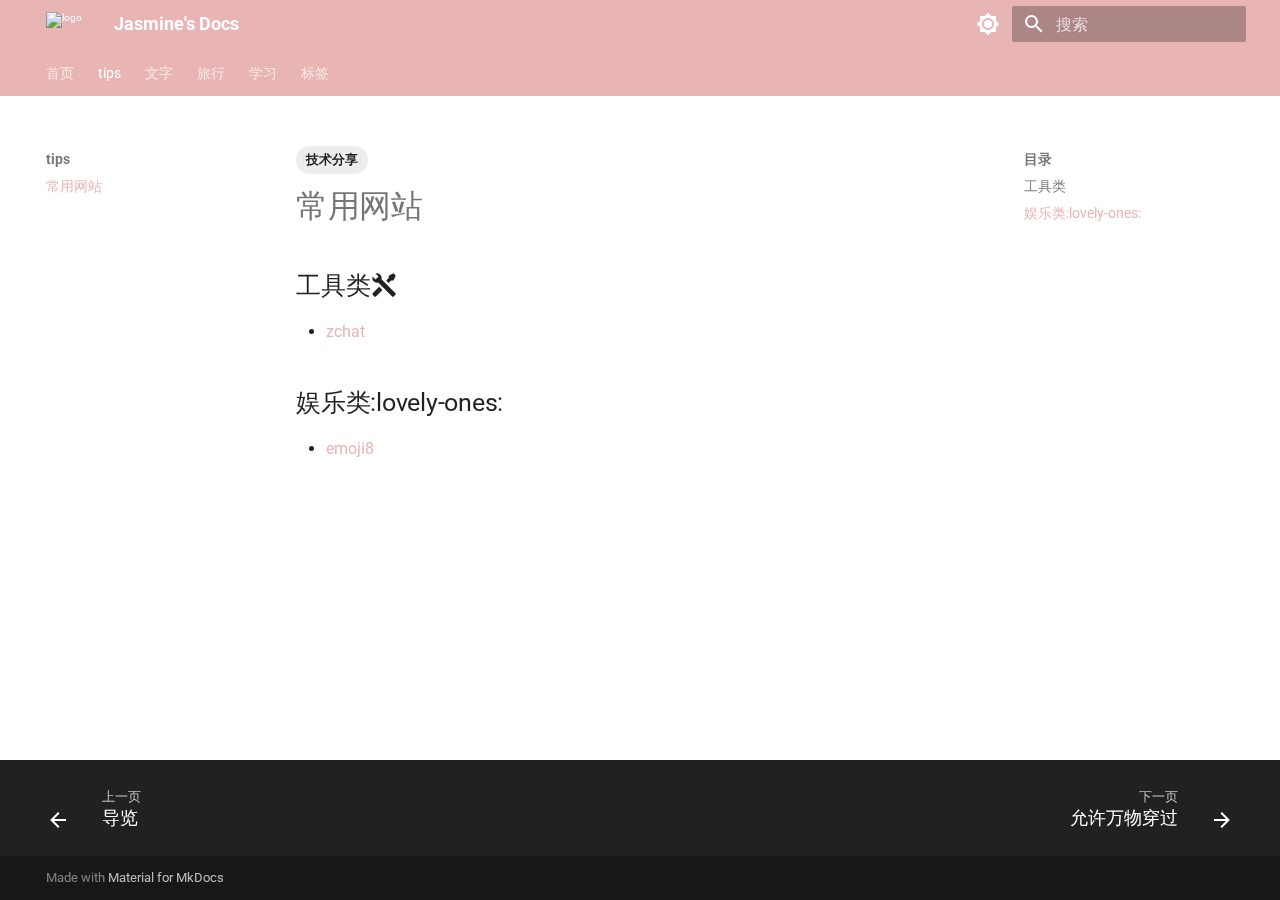
==== tips/usefulWeb.html @ 7967f7dd "Deployed 03b71d3 with MkDocs version: 1.6.1" ====
<!doctype html>
<html lang="zh" class="no-js">
  <head>
    
      <meta charset="utf-8">
      <meta name="viewport" content="width=device-width,initial-scale=1">
      
        <meta name="description" content="野蛮生长">
      
      
        <meta name="author" content="Jasmine">
      
      
        <link rel="canonical" href="https://mydoma.org/mysite/tips/usefulWeb.html">
      
      
        <link rel="prev" href="../blog/indexblog.html">
      
      
        <link rel="next" href="../article/index.html">
      
      
      <link rel="icon" href="../assets/images/favicon.png">
      <meta name="generator" content="mkdocs-1.6.1, mkdocs-material-9.6.5">
    
    
      
        <title>网站收集 - Jasmine's Docs</title>
      
    
    
      <link rel="stylesheet" href="../assets/stylesheets/main.8608ea7d.min.css">
      
        
        <link rel="stylesheet" href="../assets/stylesheets/palette.06af60db.min.css">
      
      


    
    
      
        <script src="https://unpkg.com/iframe-worker/shim"></script>
      
    
    
      
        
        
        <link rel="preconnect" href="https://fonts.gstatic.com" crossorigin>
        <link rel="stylesheet" href="https://fonts.googleapis.com/css?family=Roboto:300,300i,400,400i,700,700i%7CRoboto+Mono:400,400i,700,700i&display=fallback">
        <style>:root{--md-text-font:"Roboto";--md-code-font:"Roboto Mono"}</style>
      
    
    
      <link rel="stylesheet" href="../stylesheets/extra.css">
    
      <link rel="stylesheet" href="../stylesheets/bannerSlider.css">
    
      <link rel="stylesheet" href="https://cdn.jsdelivr.net/npm/lxgw-wenkai-webfont@1.1.0/style.css">
    
    <script>__md_scope=new URL("..",location),__md_hash=e=>[...e].reduce(((e,_)=>(e<<5)-e+_.charCodeAt(0)),0),__md_get=(e,_=localStorage,t=__md_scope)=>JSON.parse(_.getItem(t.pathname+"."+e)),__md_set=(e,_,t=localStorage,a=__md_scope)=>{try{t.setItem(a.pathname+"."+e,JSON.stringify(_))}catch(e){}}</script>
    
      

    
    
    
  </head>
  
  
    
    
      
    
    
    
    
    <body dir="ltr" data-md-color-scheme="default" data-md-color-primary="indigo" data-md-color-accent="indigo">
  
    
    <input class="md-toggle" data-md-toggle="drawer" type="checkbox" id="__drawer" autocomplete="off">
    <input class="md-toggle" data-md-toggle="search" type="checkbox" id="__search" autocomplete="off">
    <label class="md-overlay" for="__drawer"></label>
    <div data-md-component="skip">
      
        
        <a href="#_1" class="md-skip">
          跳转至
        </a>
      
    </div>
    <div data-md-component="announce">
      
    </div>
    
    
      

<header class="md-header" data-md-component="header">
  <nav class="md-header__inner md-grid" aria-label="页眉">
    <a href=".." title="Jasmine&#39;s Docs" class="md-header__button md-logo" aria-label="Jasmine's Docs" data-md-component="logo">
      
  <img src="https://s1.imagehub.cc/images/2025/02/18/721341e4439e827dc2a84b4286f52cf6.jpg" alt="logo">

    </a>
    <label class="md-header__button md-icon" for="__drawer">
      
      <svg xmlns="http://www.w3.org/2000/svg" viewBox="0 0 24 24"><path d="M3 6h18v2H3zm0 5h18v2H3zm0 5h18v2H3z"/></svg>
    </label>
    <div class="md-header__title" data-md-component="header-title">
      <div class="md-header__ellipsis">
        <div class="md-header__topic">
          <span class="md-ellipsis">
            Jasmine's Docs
          </span>
        </div>
        <div class="md-header__topic" data-md-component="header-topic">
          <span class="md-ellipsis">
            
              网站收集
            
          </span>
        </div>
      </div>
    </div>
    
      
        <form class="md-header__option" data-md-component="palette">
  
    
    
    
    <input class="md-option" data-md-color-media="" data-md-color-scheme="default" data-md-color-primary="indigo" data-md-color-accent="indigo"  aria-label="Switch to dark mode"  type="radio" name="__palette" id="__palette_0">
    
      <label class="md-header__button md-icon" title="Switch to dark mode" for="__palette_1" hidden>
        <svg xmlns="http://www.w3.org/2000/svg" viewBox="0 0 24 24"><path d="M12 8a4 4 0 0 0-4 4 4 4 0 0 0 4 4 4 4 0 0 0 4-4 4 4 0 0 0-4-4m0 10a6 6 0 0 1-6-6 6 6 0 0 1 6-6 6 6 0 0 1 6 6 6 6 0 0 1-6 6m8-9.31V4h-4.69L12 .69 8.69 4H4v4.69L.69 12 4 15.31V20h4.69L12 23.31 15.31 20H20v-4.69L23.31 12z"/></svg>
      </label>
    
  
    
    
    
    <input class="md-option" data-md-color-media="" data-md-color-scheme="slate" data-md-color-primary="indigo" data-md-color-accent="indigo"  aria-label="Switch to light mode"  type="radio" name="__palette" id="__palette_1">
    
      <label class="md-header__button md-icon" title="Switch to light mode" for="__palette_0" hidden>
        <svg xmlns="http://www.w3.org/2000/svg" viewBox="0 0 24 24"><path d="M12 18c-.89 0-1.74-.2-2.5-.55C11.56 16.5 13 14.42 13 12s-1.44-4.5-3.5-5.45C10.26 6.2 11.11 6 12 6a6 6 0 0 1 6 6 6 6 0 0 1-6 6m8-9.31V4h-4.69L12 .69 8.69 4H4v4.69L.69 12 4 15.31V20h4.69L12 23.31 15.31 20H20v-4.69L23.31 12z"/></svg>
      </label>
    
  
</form>
      
    
    
      <script>var palette=__md_get("__palette");if(palette&&palette.color){if("(prefers-color-scheme)"===palette.color.media){var media=matchMedia("(prefers-color-scheme: light)"),input=document.querySelector(media.matches?"[data-md-color-media='(prefers-color-scheme: light)']":"[data-md-color-media='(prefers-color-scheme: dark)']");palette.color.media=input.getAttribute("data-md-color-media"),palette.color.scheme=input.getAttribute("data-md-color-scheme"),palette.color.primary=input.getAttribute("data-md-color-primary"),palette.color.accent=input.getAttribute("data-md-color-accent")}for(var[key,value]of Object.entries(palette.color))document.body.setAttribute("data-md-color-"+key,value)}</script>
    
    
    
      <label class="md-header__button md-icon" for="__search">
        
        <svg xmlns="http://www.w3.org/2000/svg" viewBox="0 0 24 24"><path d="M9.5 3A6.5 6.5 0 0 1 16 9.5c0 1.61-.59 3.09-1.56 4.23l.27.27h.79l5 5-1.5 1.5-5-5v-.79l-.27-.27A6.52 6.52 0 0 1 9.5 16 6.5 6.5 0 0 1 3 9.5 6.5 6.5 0 0 1 9.5 3m0 2C7 5 5 7 5 9.5S7 14 9.5 14 14 12 14 9.5 12 5 9.5 5"/></svg>
      </label>
      <div class="md-search" data-md-component="search" role="dialog">
  <label class="md-search__overlay" for="__search"></label>
  <div class="md-search__inner" role="search">
    <form class="md-search__form" name="search">
      <input type="text" class="md-search__input" name="query" aria-label="搜索" placeholder="搜索" autocapitalize="off" autocorrect="off" autocomplete="off" spellcheck="false" data-md-component="search-query" required>
      <label class="md-search__icon md-icon" for="__search">
        
        <svg xmlns="http://www.w3.org/2000/svg" viewBox="0 0 24 24"><path d="M9.5 3A6.5 6.5 0 0 1 16 9.5c0 1.61-.59 3.09-1.56 4.23l.27.27h.79l5 5-1.5 1.5-5-5v-.79l-.27-.27A6.52 6.52 0 0 1 9.5 16 6.5 6.5 0 0 1 3 9.5 6.5 6.5 0 0 1 9.5 3m0 2C7 5 5 7 5 9.5S7 14 9.5 14 14 12 14 9.5 12 5 9.5 5"/></svg>
        
        <svg xmlns="http://www.w3.org/2000/svg" viewBox="0 0 24 24"><path d="M20 11v2H8l5.5 5.5-1.42 1.42L4.16 12l7.92-7.92L13.5 5.5 8 11z"/></svg>
      </label>
      <nav class="md-search__options" aria-label="查找">
        
          <a href="javascript:void(0)" class="md-search__icon md-icon" title="分享" aria-label="分享" data-clipboard data-clipboard-text="" data-md-component="search-share" tabindex="-1">
            
            <svg xmlns="http://www.w3.org/2000/svg" viewBox="0 0 24 24"><path d="M18 16.08c-.76 0-1.44.3-1.96.77L8.91 12.7c.05-.23.09-.46.09-.7s-.04-.47-.09-.7l7.05-4.11c.54.5 1.25.81 2.04.81a3 3 0 0 0 3-3 3 3 0 0 0-3-3 3 3 0 0 0-3 3c0 .24.04.47.09.7L8.04 9.81C7.5 9.31 6.79 9 6 9a3 3 0 0 0-3 3 3 3 0 0 0 3 3c.79 0 1.5-.31 2.04-.81l7.12 4.15c-.05.21-.08.43-.08.66 0 1.61 1.31 2.91 2.92 2.91s2.92-1.3 2.92-2.91A2.92 2.92 0 0 0 18 16.08"/></svg>
          </a>
        
        <button type="reset" class="md-search__icon md-icon" title="清空当前内容" aria-label="清空当前内容" tabindex="-1">
          
          <svg xmlns="http://www.w3.org/2000/svg" viewBox="0 0 24 24"><path d="M19 6.41 17.59 5 12 10.59 6.41 5 5 6.41 10.59 12 5 17.59 6.41 19 12 13.41 17.59 19 19 17.59 13.41 12z"/></svg>
        </button>
      </nav>
      
        <div class="md-search__suggest" data-md-component="search-suggest"></div>
      
    </form>
    <div class="md-search__output">
      <div class="md-search__scrollwrap" tabindex="0" data-md-scrollfix>
        <div class="md-search-result" data-md-component="search-result">
          <div class="md-search-result__meta">
            正在初始化搜索引擎
          </div>
          <ol class="md-search-result__list" role="presentation"></ol>
        </div>
      </div>
    </div>
  </div>
</div>
    
    
  </nav>
  
</header>
    
    <div class="md-container" data-md-component="container">
      
      
        
          
            
<nav class="md-tabs" aria-label="标签" data-md-component="tabs">
  <div class="md-grid">
    <ul class="md-tabs__list">
      
        
  
  
  
    
    
      <li class="md-tabs__item">
        <a href="../blog/indexblog.html" class="md-tabs__link">
          
  
    
  
  首页

        </a>
      </li>
    
  

      
        
  
  
    
  
  
    
    
      <li class="md-tabs__item md-tabs__item--active">
        <a href="usefulWeb.html" class="md-tabs__link">
          
  
    
  
  tips

        </a>
      </li>
    
  

      
        
  
  
  
    
    
      
  
  
  
    
    
      <li class="md-tabs__item">
        <a href="../article/index.html" class="md-tabs__link">
          
  
    
  
  文字

        </a>
      </li>
    
  

    
  

      
        
  
  
  
    
    
      <li class="md-tabs__item">
        <a href="../trip/index.html" class="md-tabs__link">
          
  
    
  
  旅行

        </a>
      </li>
    
  

      
        
  
  
  
    
    
      <li class="md-tabs__item">
        <a href="../study/content.html" class="md-tabs__link">
          
  
    
  
  学习

        </a>
      </li>
    
  

      
        
  
  
  
    <li class="md-tabs__item">
      <a href="../tag.html" class="md-tabs__link">
        
  
    
  
  标签

      </a>
    </li>
  

      
    </ul>
  </div>
</nav>
          
        
      
      <main class="md-main" data-md-component="main">
        <div class="md-main__inner md-grid">
          
            
              
              <div class="md-sidebar md-sidebar--primary" data-md-component="sidebar" data-md-type="navigation" >
                <div class="md-sidebar__scrollwrap">
                  <div class="md-sidebar__inner">
                    


  


<nav class="md-nav md-nav--primary md-nav--lifted" aria-label="导航栏" data-md-level="0">
  <label class="md-nav__title" for="__drawer">
    <a href=".." title="Jasmine&#39;s Docs" class="md-nav__button md-logo" aria-label="Jasmine's Docs" data-md-component="logo">
      
  <img src="https://s1.imagehub.cc/images/2025/02/18/721341e4439e827dc2a84b4286f52cf6.jpg" alt="logo">

    </a>
    Jasmine's Docs
  </label>
  
  <ul class="md-nav__list" data-md-scrollfix>
    
      
      
  
  
  
  
    
    
      
        
      
    
    
      
      
        
      
    
    
    <li class="md-nav__item md-nav__item--nested">
      
        
        
          
        
        <input class="md-nav__toggle md-toggle md-toggle--indeterminate" type="checkbox" id="__nav_1" >
        
          
          <label class="md-nav__link" for="__nav_1" id="__nav_1_label" tabindex="0">
            
  
  <span class="md-ellipsis">
    首页
    
  </span>
  

            <span class="md-nav__icon md-icon"></span>
          </label>
        
        <nav class="md-nav" data-md-level="1" aria-labelledby="__nav_1_label" aria-expanded="false">
          <label class="md-nav__title" for="__nav_1">
            <span class="md-nav__icon md-icon"></span>
            首页
          </label>
          <ul class="md-nav__list" data-md-scrollfix>
            
              
                
  
  
  
  
    <li class="md-nav__item">
      <a href="../blog/indexblog.html" class="md-nav__link">
        
  
  <span class="md-ellipsis">
    导览
    
  </span>
  

      </a>
    </li>
  

              
            
          </ul>
        </nav>
      
    </li>
  

    
      
      
  
  
    
  
  
  
    
    
      
        
      
    
    
      
        
        
      
      
        
      
    
    
    <li class="md-nav__item md-nav__item--active md-nav__item--section md-nav__item--nested">
      
        
        
        <input class="md-nav__toggle md-toggle " type="checkbox" id="__nav_2" checked>
        
          
          <label class="md-nav__link" for="__nav_2" id="__nav_2_label" tabindex="">
            
  
  <span class="md-ellipsis">
    tips
    
  </span>
  

            <span class="md-nav__icon md-icon"></span>
          </label>
        
        <nav class="md-nav" data-md-level="1" aria-labelledby="__nav_2_label" aria-expanded="true">
          <label class="md-nav__title" for="__nav_2">
            <span class="md-nav__icon md-icon"></span>
            tips
          </label>
          <ul class="md-nav__list" data-md-scrollfix>
            
              
                
  
  
    
  
  
  
    <li class="md-nav__item md-nav__item--active">
      
      <input class="md-nav__toggle md-toggle" type="checkbox" id="__toc">
      
      
      
        <label class="md-nav__link md-nav__link--active" for="__toc">
          
  
  <span class="md-ellipsis">
    常用网站
    
  </span>
  

          <span class="md-nav__icon md-icon"></span>
        </label>
      
      <a href="usefulWeb.html" class="md-nav__link md-nav__link--active">
        
  
  <span class="md-ellipsis">
    常用网站
    
  </span>
  

      </a>
      
        

<nav class="md-nav md-nav--secondary" aria-label="目录">
  
  
  
  
    <label class="md-nav__title" for="__toc">
      <span class="md-nav__icon md-icon"></span>
      目录
    </label>
    <ul class="md-nav__list" data-md-component="toc" data-md-scrollfix>
      
        <li class="md-nav__item">
  <a href="#_1" class="md-nav__link">
    <span class="md-ellipsis">
      工具类
    </span>
  </a>
  
</li>
      
        <li class="md-nav__item">
  <a href="#lovely-ones" class="md-nav__link">
    <span class="md-ellipsis">
      娱乐类:lovely-ones:
    </span>
  </a>
  
</li>
      
    </ul>
  
</nav>
      
    </li>
  

              
            
          </ul>
        </nav>
      
    </li>
  

    
      
      
  
  
  
  
    
    
      
        
      
    
    
      
      
        
      
    
    
    <li class="md-nav__item md-nav__item--nested">
      
        
        
          
        
        <input class="md-nav__toggle md-toggle md-toggle--indeterminate" type="checkbox" id="__nav_3" >
        
          
          <label class="md-nav__link" for="__nav_3" id="__nav_3_label" tabindex="0">
            
  
  <span class="md-ellipsis">
    文字
    
  </span>
  

            <span class="md-nav__icon md-icon"></span>
          </label>
        
        <nav class="md-nav" data-md-level="1" aria-labelledby="__nav_3_label" aria-expanded="false">
          <label class="md-nav__title" for="__nav_3">
            <span class="md-nav__icon md-icon"></span>
            文字
          </label>
          <ul class="md-nav__list" data-md-scrollfix>
            
              
                
  
  
  
  
    
    
      
        
          
        
      
        
      
        
      
        
      
        
      
        
      
    
    
      
      
        
      
    
    
    <li class="md-nav__item md-nav__item--nested">
      
        
        
          
        
        <input class="md-nav__toggle md-toggle md-toggle--indeterminate" type="checkbox" id="__nav_3_1" >
        
          
          
          <div class="md-nav__link md-nav__container">
            <a href="../article/index.html" class="md-nav__link ">
              
  
  <span class="md-ellipsis">
    diary
    
  </span>
  

            </a>
            
              
              <label class="md-nav__link " for="__nav_3_1" id="__nav_3_1_label" tabindex="0">
                <span class="md-nav__icon md-icon"></span>
              </label>
            
          </div>
        
        <nav class="md-nav" data-md-level="2" aria-labelledby="__nav_3_1_label" aria-expanded="false">
          <label class="md-nav__title" for="__nav_3_1">
            <span class="md-nav__icon md-icon"></span>
            diary
          </label>
          <ul class="md-nav__list" data-md-scrollfix>
            
              
            
              
                
  
  
  
  
    <li class="md-nav__item">
      <a href="../article/20250128.html" class="md-nav__link">
        
  
  <span class="md-ellipsis">
    发酵一口袋的快乐
    
  </span>
  

      </a>
    </li>
  

              
            
              
                
  
  
  
  
    <li class="md-nav__item">
      <a href="../article/2025012802.html" class="md-nav__link">
        
  
  <span class="md-ellipsis">
    无常逐一升起和熄灭
    
  </span>
  

      </a>
    </li>
  

              
            
              
                
  
  
  
  
    <li class="md-nav__item">
      <a href="../article/meyou.html" class="md-nav__link">
        
  
  <span class="md-ellipsis">
    你、我
    
  </span>
  

      </a>
    </li>
  

              
            
              
                
  
  
  
  
    <li class="md-nav__item">
      <a href="../article/sunset.html" class="md-nav__link">
        
  
  <span class="md-ellipsis">
    日落
    
  </span>
  

      </a>
    </li>
  

              
            
              
                
  
  
  
  
    <li class="md-nav__item">
      <a href="../article/serendipity.html" class="md-nav__link">
        
  
  <span class="md-ellipsis">
    serendipity
    
  </span>
  

      </a>
    </li>
  

              
            
          </ul>
        </nav>
      
    </li>
  

              
            
          </ul>
        </nav>
      
    </li>
  

    
      
      
  
  
  
  
    
    
      
        
          
        
      
    
    
      
      
        
      
    
    
    <li class="md-nav__item md-nav__item--nested">
      
        
        
          
        
        <input class="md-nav__toggle md-toggle md-toggle--indeterminate" type="checkbox" id="__nav_4" >
        
          
          
          <div class="md-nav__link md-nav__container">
            <a href="../trip/index.html" class="md-nav__link ">
              
  
  <span class="md-ellipsis">
    旅行
    
  </span>
  

            </a>
            
          </div>
        
        <nav class="md-nav" data-md-level="1" aria-labelledby="__nav_4_label" aria-expanded="false">
          <label class="md-nav__title" for="__nav_4">
            <span class="md-nav__icon md-icon"></span>
            旅行
          </label>
          <ul class="md-nav__list" data-md-scrollfix>
            
              
            
          </ul>
        </nav>
      
    </li>
  

    
      
      
  
  
  
  
    
    
      
        
      
    
    
      
      
        
      
    
    
    <li class="md-nav__item md-nav__item--nested">
      
        
        
          
        
        <input class="md-nav__toggle md-toggle md-toggle--indeterminate" type="checkbox" id="__nav_5" >
        
          
          <label class="md-nav__link" for="__nav_5" id="__nav_5_label" tabindex="0">
            
  
  <span class="md-ellipsis">
    学习
    
  </span>
  

            <span class="md-nav__icon md-icon"></span>
          </label>
        
        <nav class="md-nav" data-md-level="1" aria-labelledby="__nav_5_label" aria-expanded="false">
          <label class="md-nav__title" for="__nav_5">
            <span class="md-nav__icon md-icon"></span>
            学习
          </label>
          <ul class="md-nav__list" data-md-scrollfix>
            
              
                
  
  
  
  
    <li class="md-nav__item">
      <a href="../study/content.html" class="md-nav__link">
        
  
  <span class="md-ellipsis">
    复习笔记
    
  </span>
  

      </a>
    </li>
  

              
            
          </ul>
        </nav>
      
    </li>
  

    
      
      
  
  
  
  
    <li class="md-nav__item">
      <a href="../tag.html" class="md-nav__link">
        
  
  <span class="md-ellipsis">
    标签
    
  </span>
  

      </a>
    </li>
  

    
  </ul>
</nav>
                  </div>
                </div>
              </div>
            
            
              
              <div class="md-sidebar md-sidebar--secondary" data-md-component="sidebar" data-md-type="toc" >
                <div class="md-sidebar__scrollwrap">
                  <div class="md-sidebar__inner">
                    

<nav class="md-nav md-nav--secondary" aria-label="目录">
  
  
  
  
    <label class="md-nav__title" for="__toc">
      <span class="md-nav__icon md-icon"></span>
      目录
    </label>
    <ul class="md-nav__list" data-md-component="toc" data-md-scrollfix>
      
        <li class="md-nav__item">
  <a href="#_1" class="md-nav__link">
    <span class="md-ellipsis">
      工具类
    </span>
  </a>
  
</li>
      
        <li class="md-nav__item">
  <a href="#lovely-ones" class="md-nav__link">
    <span class="md-ellipsis">
      娱乐类:lovely-ones:
    </span>
  </a>
  
</li>
      
    </ul>
  
</nav>
                  </div>
                </div>
              </div>
            
          
          
            <div class="md-content" data-md-component="content">
              <article class="md-content__inner md-typeset">
                
                  

  <nav class="md-tags" >
    
      
      
      
        <a href="../tag.html#tag:技术分享" class="md-tag">技术分享</a>
      
    
  </nav>



  <h1>常用网站</h1>

<h2 id="_1"><strong>工具类<span class="twemoji"><svg xmlns="http://www.w3.org/2000/svg" viewBox="0 0 24 24"><path d="m21.71 20.29-1.42 1.42a1 1 0 0 1-1.41 0L7 9.85A3.8 3.8 0 0 1 6 10a4 4 0 0 1-3.78-5.3l2.54 2.54.53-.53 1.42-1.42.53-.53L4.7 2.22A4 4 0 0 1 10 6a3.8 3.8 0 0 1-.15 1l11.86 11.88a1 1 0 0 1 0 1.41M2.29 18.88a1 1 0 0 0 0 1.41l1.42 1.42a1 1 0 0 0 1.41 0l5.47-5.46-2.83-2.83M20 2l-4 2v2l-2.17 2.17 2 2L18 8h2l2-4Z"/></svg></span></strong><a class="headerlink" href="#_1" title="Permanent link">&para;</a></h2>
<ul>
<li><a href="https://zchat.tech/" target="'_blank&quot;">zchat</a></li>
</ul>
<h2 id="lovely-ones"><strong>娱乐类:lovely-ones:</strong><a class="headerlink" href="#lovely-ones" title="Permanent link">&para;</a></h2>
<ul>
<li><a href="https://emoji8.com/zh-hans/#google_vignette">emoji8</a></li>
</ul>







  
  






                
              </article>
            </div>
          
          
  <script>var tabs=__md_get("__tabs");if(Array.isArray(tabs))e:for(var set of document.querySelectorAll(".tabbed-set")){var labels=set.querySelector(".tabbed-labels");for(var tab of tabs)for(var label of labels.getElementsByTagName("label"))if(label.innerText.trim()===tab){var input=document.getElementById(label.htmlFor);input.checked=!0;continue e}}</script>

<script>var target=document.getElementById(location.hash.slice(1));target&&target.name&&(target.checked=target.name.startsWith("__tabbed_"))</script>
        </div>
        
          <button type="button" class="md-top md-icon" data-md-component="top" hidden>
  
  <svg xmlns="http://www.w3.org/2000/svg" viewBox="0 0 24 24"><path d="M13 20h-2V8l-5.5 5.5-1.42-1.42L12 4.16l7.92 7.92-1.42 1.42L13 8z"/></svg>
  回到页面顶部
</button>
        
      </main>
      
        <footer class="md-footer">
  
    
      
      <nav class="md-footer__inner md-grid" aria-label="页脚" >
        
          
          <a href="../blog/indexblog.html" class="md-footer__link md-footer__link--prev" aria-label="上一页: 导览">
            <div class="md-footer__button md-icon">
              
              <svg xmlns="http://www.w3.org/2000/svg" viewBox="0 0 24 24"><path d="M20 11v2H8l5.5 5.5-1.42 1.42L4.16 12l7.92-7.92L13.5 5.5 8 11z"/></svg>
            </div>
            <div class="md-footer__title">
              <span class="md-footer__direction">
                上一页
              </span>
              <div class="md-ellipsis">
                导览
              </div>
            </div>
          </a>
        
        
          
          <a href="../article/index.html" class="md-footer__link md-footer__link--next" aria-label="下一页: 允许万物穿过">
            <div class="md-footer__title">
              <span class="md-footer__direction">
                下一页
              </span>
              <div class="md-ellipsis">
                允许万物穿过
              </div>
            </div>
            <div class="md-footer__button md-icon">
              
              <svg xmlns="http://www.w3.org/2000/svg" viewBox="0 0 24 24"><path d="M4 11v2h12l-5.5 5.5 1.42 1.42L19.84 12l-7.92-7.92L10.5 5.5 16 11z"/></svg>
            </div>
          </a>
        
      </nav>
    
  
  <div class="md-footer-meta md-typeset">
    <div class="md-footer-meta__inner md-grid">
      <div class="md-copyright">
  
  
    Made with
    <a href="https://squidfunk.github.io/mkdocs-material/" target="_blank" rel="noopener">
      Material for MkDocs
    </a>
  
</div>
      
    </div>
  </div>
</footer>
      
    </div>
    <div class="md-dialog" data-md-component="dialog">
      <div class="md-dialog__inner md-typeset"></div>
    </div>
    
    
    <script id="__config" type="application/json">{"base": "..", "features": ["announce.dismiss", "navigation.tracking", "navigation.tabs", "navigation.sections", "navigation.top", "navigation.footer", "search.suggest", "search.highlight", "search.share", "navigation.expand", "navigation.indexes", "content.tabs.link", "content.tooltips", "content.code.copy", "content.action.edit", "content.action.view", "content.code.annotate"], "search": "../assets/javascripts/workers/search.f8cc74c7.min.js", "translations": {"clipboard.copied": "\u5df2\u590d\u5236", "clipboard.copy": "\u590d\u5236", "search.result.more.one": "\u5728\u8be5\u9875\u4e0a\u8fd8\u6709 1 \u4e2a\u7b26\u5408\u6761\u4ef6\u7684\u7ed3\u679c", "search.result.more.other": "\u5728\u8be5\u9875\u4e0a\u8fd8\u6709 # \u4e2a\u7b26\u5408\u6761\u4ef6\u7684\u7ed3\u679c", "search.result.none": "\u6ca1\u6709\u627e\u5230\u7b26\u5408\u6761\u4ef6\u7684\u7ed3\u679c", "search.result.one": "\u627e\u5230 1 \u4e2a\u7b26\u5408\u6761\u4ef6\u7684\u7ed3\u679c", "search.result.other": "# \u4e2a\u7b26\u5408\u6761\u4ef6\u7684\u7ed3\u679c", "search.result.placeholder": "\u952e\u5165\u4ee5\u5f00\u59cb\u641c\u7d22", "search.result.term.missing": "\u7f3a\u5c11", "select.version": "\u9009\u62e9\u5f53\u524d\u7248\u672c"}}</script>
    
    
      <script src="../assets/javascripts/bundle.f1b6f286.min.js"></script>
      
        <script src="../javascripts/extra.js"></script>
      
        <script src="../javascripts/bannerSlider.js"></script>
      
        <script src="https://cdn.jsdelivr.net/gh/Wcowin/Wcowin.github.io@main/docs/javascripts/extra.js"></script>
      
        <script src="../javascripts/mathjax.js"></script>
      
        <script src="https://polyfill.io/v3/polyfill.min.js?features=es6"></script>
      
        <script src="https://cdn.jsdelivr.net/npm/mathjax@3/es5/tex-mml-chtml.js"></script>
      
        <script src="../javascripts/geren.js"></script>
      
        <script src="../javascripts/mathjax-config.js"></script>
      
        <script src="https://unpkg.com/mathjax@3/es5/tex-mml-chtml.js"></script>
      
    
  </body>
</html>
---- assets/stylesheets/main.8608ea7d.min.css ----
@charset "UTF-8";html{-webkit-text-size-adjust:none;-moz-text-size-adjust:none;text-size-adjust:none;box-sizing:border-box}*,:after,:before{box-sizing:inherit}@media (prefers-reduced-motion){*,:after,:before{transition:none!important}}body{margin:0}a,button,input,label{-webkit-tap-highlight-color:transparent}a{color:inherit;text-decoration:none}hr{border:0;box-sizing:initial;display:block;height:.05rem;overflow:visible;padding:0}small{font-size:80%}sub,sup{line-height:1em}img{border-style:none}table{border-collapse:initial;border-spacing:0}td,th{font-weight:400;vertical-align:top}button{background:#0000;border:0;font-family:inherit;font-size:inherit;margin:0;padding:0}input{border:0;outline:none}:root{--md-primary-fg-color:#4051b5;--md-primary-fg-color--light:#5d6cc0;--md-primary-fg-color--dark:#303fa1;--md-primary-bg-color:#fff;--md-primary-bg-color--light:#ffffffb3;--md-accent-fg-color:#526cfe;--md-accent-fg-color--transparent:#526cfe1a;--md-accent-bg-color:#fff;--md-accent-bg-color--light:#ffffffb3}[data-md-color-scheme=default]{color-scheme:light}[data-md-color-scheme=default] img[src$="#gh-dark-mode-only"],[data-md-color-scheme=default] img[src$="#only-dark"]{display:none}:root,[data-md-color-scheme=default]{--md-hue:225deg;--md-default-fg-color:#000000de;--md-default-fg-color--light:#0000008a;--md-default-fg-color--lighter:#00000052;--md-default-fg-color--lightest:#00000012;--md-default-bg-color:#fff;--md-default-bg-color--light:#ffffffb3;--md-default-bg-color--lighter:#ffffff4d;--md-default-bg-color--lightest:#ffffff1f;--md-code-fg-color:#36464e;--md-code-bg-color:#f5f5f5;--md-code-hl-color:#4287ff;--md-code-hl-color--light:#4287ff1a;--md-code-hl-number-color:#d52a2a;--md-code-hl-special-color:#db1457;--md-code-hl-function-color:#a846b9;--md-code-hl-constant-color:#6e59d9;--md-code-hl-keyword-color:#3f6ec6;--md-code-hl-string-color:#1c7d4d;--md-code-hl-name-color:var(--md-code-fg-color);--md-code-hl-operator-color:var(--md-default-fg-color--light);--md-code-hl-punctuation-color:var(--md-default-fg-color--light);--md-code-hl-comment-color:var(--md-default-fg-color--light);--md-code-hl-generic-color:var(--md-default-fg-color--light);--md-code-hl-variable-color:var(--md-default-fg-color--light);--md-typeset-color:var(--md-default-fg-color);--md-typeset-a-color:var(--md-primary-fg-color);--md-typeset-del-color:#f5503d26;--md-typeset-ins-color:#0bd57026;--md-typeset-kbd-color:#fafafa;--md-typeset-kbd-accent-color:#fff;--md-typeset-kbd-border-color:#b8b8b8;--md-typeset-mark-color:#ffff0080;--md-typeset-table-color:#0000001f;--md-typeset-table-color--light:rgba(0,0,0,.035);--md-admonition-fg-color:var(--md-default-fg-color);--md-admonition-bg-color:var(--md-default-bg-color);--md-warning-fg-color:#000000de;--md-warning-bg-color:#ff9;--md-footer-fg-color:#fff;--md-footer-fg-color--light:#ffffffb3;--md-footer-fg-color--lighter:#ffffff73;--md-footer-bg-color:#000000de;--md-footer-bg-color--dark:#00000052;--md-shadow-z1:0 0.2rem 0.5rem #0000000d,0 0 0.05rem #0000001a;--md-shadow-z2:0 0.2rem 0.5rem #0000001a,0 0 0.05rem #00000040;--md-shadow-z3:0 0.2rem 0.5rem #0003,0 0 0.05rem #00000059}.md-icon svg{fill:currentcolor;display:block;height:1.2rem;width:1.2rem}body{-webkit-font-smoothing:antialiased;-moz-osx-font-smoothing:grayscale;--md-text-font-family:var(--md-text-font,_),-apple-system,BlinkMacSystemFont,Helvetica,Arial,sans-serif;--md-code-font-family:var(--md-code-font,_),SFMono-Regular,Consolas,Menlo,monospace}aside,body,input{font-feature-settings:"kern","liga";color:var(--md-typeset-color);font-family:var(--md-text-font-family)}code,kbd,pre{font-feature-settings:"kern";font-family:var(--md-code-font-family)}:root{--md-typeset-table-sort-icon:url('data:image/svg+xml;charset=utf-8,<svg xmlns="http://www.w3.org/2000/svg" viewBox="0 0 24 24"><path d="m18 21-4-4h3V7h-3l4-4 4 4h-3v10h3M2 19v-2h10v2M2 13v-2h7v2M2 7V5h4v2z"/></svg>');--md-typeset-table-sort-icon--asc:url('data:image/svg+xml;charset=utf-8,<svg xmlns="http://www.w3.org/2000/svg" viewBox="0 0 24 24"><path d="M19 17h3l-4 4-4-4h3V3h2M2 17h10v2H2M6 5v2H2V5m0 6h7v2H2z"/></svg>');--md-typeset-table-sort-icon--desc:url('data:image/svg+xml;charset=utf-8,<svg xmlns="http://www.w3.org/2000/svg" viewBox="0 0 24 24"><path d="M19 7h3l-4-4-4 4h3v14h2M2 17h10v2H2M6 5v2H2V5m0 6h7v2H2z"/></svg>')}.md-typeset{-webkit-print-color-adjust:exact;color-adjust:exact;font-size:.8rem;line-height:1.6;overflow-wrap:break-word}@media print{.md-typeset{font-size:.68rem}}.md-typeset blockquote,.md-typeset dl,.md-typeset figure,.md-typeset ol,.md-typeset pre,.md-typeset ul{margin-bottom:1em;margin-top:1em}.md-typeset h1{color:var(--md-default-fg-color--light);font-size:2em;line-height:1.3;margin:0 0 1.25em}.md-typeset h1,.md-typeset h2{font-weight:300;letter-spacing:-.01em}.md-typeset h2{font-size:1.5625em;line-height:1.4;margin:1.6em 0 .64em}.md-typeset h3{font-size:1.25em;font-weight:400;letter-spacing:-.01em;line-height:1.5;margin:1.6em 0 .8em}.md-typeset h2+h3{margin-top:.8em}.md-typeset h4{font-weight:700;letter-spacing:-.01em;margin:1em 0}.md-typeset h5,.md-typeset h6{color:var(--md-default-fg-color--light);font-size:.8em;font-weight:700;letter-spacing:-.01em;margin:1.25em 0}.md-typeset h5{text-transform:uppercase}.md-typeset h5 code{text-transform:none}.md-typeset hr{border-bottom:.05rem solid var(--md-default-fg-color--lightest);display:flow-root;margin:1.5em 0}.md-typeset a{color:var(--md-typeset-a-color);word-break:break-word}.md-typeset a,.md-typeset a:before{transition:color 125ms}.md-typeset a:focus,.md-typeset a:hover{color:var(--md-accent-fg-color)}.md-typeset a:focus code,.md-typeset a:hover code{background-color:var(--md-accent-fg-color--transparent)}.md-typeset a code{color:currentcolor;transition:background-color 125ms}.md-typeset a.focus-visible{outline-color:var(--md-accent-fg-color);outline-offset:.2rem}.md-typeset code,.md-typeset kbd,.md-typeset pre{color:var(--md-code-fg-color);direction:ltr;font-variant-ligatures:none}@media print{.md-typeset code,.md-typeset kbd,.md-typeset pre{white-space:pre-wrap}}.md-typeset code{background-color:var(--md-code-bg-color);border-radius:.1rem;-webkit-box-decoration-break:clone;box-decoration-break:clone;font-size:.85em;padding:0 .2941176471em;word-break:break-word}.md-typeset code:not(.focus-visible){-webkit-tap-highlight-color:transparent;outline:none}.md-typeset pre{display:flow-root;line-height:1.4;position:relative}.md-typeset pre>code{-webkit-box-decoration-break:slice;box-decoration-break:slice;box-shadow:none;display:block;margin:0;outline-color:var(--md-accent-fg-color);overflow:auto;padding:.7720588235em 1.1764705882em;scrollbar-color:var(--md-default-fg-color--lighter) #0000;scrollbar-width:thin;touch-action:auto;word-break:normal}.md-typeset pre>code:hover{scrollbar-color:var(--md-accent-fg-color) #0000}.md-typeset pre>code::-webkit-scrollbar{height:.2rem;width:.2rem}.md-typeset pre>code::-webkit-scrollbar-thumb{background-color:var(--md-default-fg-color--lighter)}.md-typeset pre>code::-webkit-scrollbar-thumb:hover{background-color:var(--md-accent-fg-color)}.md-typeset kbd{background-color:var(--md-typeset-kbd-color);border-radius:.1rem;box-shadow:0 .1rem 0 .05rem var(--md-typeset-kbd-border-color),0 .1rem 0 var(--md-typeset-kbd-border-color),0 -.1rem .2rem var(--md-typeset-kbd-accent-color) inset;color:var(--md-default-fg-color);display:inline-block;font-size:.75em;padding:0 .6666666667em;vertical-align:text-top;word-break:break-word}.md-typeset mark{background-color:var(--md-typeset-mark-color);-webkit-box-decoration-break:clone;box-decoration-break:clone;color:inherit;word-break:break-word}.md-typeset abbr{border-bottom:.05rem dotted var(--md-default-fg-color--light);cursor:help;text-decoration:none}.md-typeset small{opacity:.75}[dir=ltr] .md-typeset sub,[dir=ltr] .md-typeset sup{margin-left:.078125em}[dir=rtl] .md-typeset sub,[dir=rtl] .md-typeset sup{margin-right:.078125em}[dir=ltr] .md-typeset blockquote{padding-left:.6rem}[dir=rtl] .md-typeset blockquote{padding-right:.6rem}[dir=ltr] .md-typeset blockquote{border-left:.2rem solid var(--md-default-fg-color--lighter)}[dir=rtl] .md-typeset blockquote{border-right:.2rem solid var(--md-default-fg-color--lighter)}.md-typeset blockquote{color:var(--md-default-fg-color--light);margin-left:0;margin-right:0}.md-typeset ul{list-style-type:disc}.md-typeset ul[type]{list-style-type:revert-layer}[dir=ltr] .md-typeset ol,[dir=ltr] .md-typeset ul{margin-left:.625em}[dir=rtl] .md-typeset ol,[dir=rtl] .md-typeset ul{margin-right:.625em}.md-typeset ol,.md-typeset ul{padding:0}.md-typeset ol:not([hidden]),.md-typeset ul:not([hidden]){display:flow-root}.md-typeset ol ol,.md-typeset ul ol{list-style-type:lower-alpha}.md-typeset ol ol ol,.md-typeset ul ol ol{list-style-type:lower-roman}.md-typeset ol ol ol ol,.md-typeset ul ol ol ol{list-style-type:upper-alpha}.md-typeset ol ol ol ol ol,.md-typeset ul ol ol ol ol{list-style-type:upper-roman}.md-typeset ol[type],.md-typeset ul[type]{list-style-type:revert-layer}[dir=ltr] .md-typeset ol li,[dir=ltr] .md-typeset ul li{margin-left:1.25em}[dir=rtl] .md-typeset ol li,[dir=rtl] .md-typeset ul li{margin-right:1.25em}.md-typeset ol li,.md-typeset ul li{margin-bottom:.5em}.md-typeset ol li blockquote,.md-typeset ol li p,.md-typeset ul li blockquote,.md-typeset ul li p{margin:.5em 0}.md-typeset ol li:last-child,.md-typeset ul li:last-child{margin-bottom:0}[dir=ltr] .md-typeset ol li ol,[dir=ltr] .md-typeset ol li ul,[dir=ltr] .md-typeset ul li ol,[dir=ltr] .md-typeset ul li ul{margin-left:.625em}[dir=rtl] .md-typeset ol li ol,[dir=rtl] .md-typeset ol li ul,[dir=rtl] .md-typeset ul li ol,[dir=rtl] .md-typeset ul li ul{margin-right:.625em}.md-typeset ol li ol,.md-typeset ol li ul,.md-typeset ul li ol,.md-typeset ul li ul{margin-bottom:.5em;margin-top:.5em}[dir=ltr] .md-typeset dd{margin-left:1.875em}[dir=rtl] .md-typeset dd{margin-right:1.875em}.md-typeset dd{margin-bottom:1.5em;margin-top:1em}.md-typeset img,.md-typeset svg,.md-typeset video{height:auto;max-width:100%}.md-typeset img[align=left]{margin:1em 1em 1em 0}.md-typeset img[align=right]{margin:1em 0 1em 1em}.md-typeset img[align]:only-child{margin-top:0}.md-typeset figure{display:flow-root;margin:1em auto;max-width:100%;text-align:center;width:-moz-fit-content;width:fit-content}.md-typeset figure img{display:block;margin:0 auto}.md-typeset figcaption{font-style:italic;margin:1em auto;max-width:24rem}.md-typeset iframe{max-width:100%}.md-typeset table:not([class]){background-color:var(--md-default-bg-color);border:.05rem solid var(--md-typeset-table-color);border-radius:.1rem;display:inline-block;font-size:.64rem;max-width:100%;overflow:auto;touch-action:auto}@media print{.md-typeset table:not([class]){display:table}}.md-typeset table:not([class])+*{margin-top:1.5em}.md-typeset table:not([class]) td>:first-child,.md-typeset table:not([class]) th>:first-child{margin-top:0}.md-typeset table:not([class]) td>:last-child,.md-typeset table:not([class]) th>:last-child{margin-bottom:0}.md-typeset table:not([class]) td:not([align]),.md-typeset table:not([class]) th:not([align]){text-align:left}[dir=rtl] .md-typeset table:not([class]) td:not([align]),[dir=rtl] .md-typeset table:not([class]) th:not([align]){text-align:right}.md-typeset table:not([class]) th{font-weight:700;min-width:5rem;padding:.9375em 1.25em;vertical-align:top}.md-typeset table:not([class]) td{border-top:.05rem solid var(--md-typeset-table-color);padding:.9375em 1.25em;vertical-align:top}.md-typeset table:not([class]) tbody tr{transition:background-color 125ms}.md-typeset table:not([class]) tbody tr:hover{background-color:var(--md-typeset-table-color--light);box-shadow:0 .05rem 0 var(--md-default-bg-color) inset}.md-typeset table:not([class]) a{word-break:normal}.md-typeset table th[role=columnheader]{cursor:pointer}[dir=ltr] .md-typeset table th[role=columnheader]:after{margin-left:.5em}[dir=rtl] .md-typeset table th[role=columnheader]:after{margin-right:.5em}.md-typeset table th[role=columnheader]:after{content:"";display:inline-block;height:1.2em;-webkit-mask-image:var(--md-typeset-table-sort-icon);mask-image:var(--md-typeset-table-sort-icon);-webkit-mask-repeat:no-repeat;mask-repeat:no-repeat;-webkit-mask-size:contain;mask-size:contain;transition:background-color 125ms;vertical-align:text-bottom;width:1.2em}.md-typeset table th[role=columnheader]:hover:after{background-color:var(--md-default-fg-color--lighter)}.md-typeset table th[role=columnheader][aria-sort=ascending]:after{background-color:var(--md-default-fg-color--light);-webkit-mask-image:var(--md-typeset-table-sort-icon--asc);mask-image:var(--md-typeset-table-sort-icon--asc)}.md-typeset table th[role=columnheader][aria-sort=descending]:after{background-color:var(--md-default-fg-color--light);-webkit-mask-image:var(--md-typeset-table-sort-icon--desc);mask-image:var(--md-typeset-table-sort-icon--desc)}.md-typeset__scrollwrap{margin:1em -.8rem;overflow-x:auto;touch-action:auto}.md-typeset__table{display:inline-block;margin-bottom:.5em;padding:0 .8rem}@media print{.md-typeset__table{display:block}}html .md-typeset__table table{display:table;margin:0;overflow:hidden;width:100%}@media screen and (max-width:44.984375em){.md-content__inner>pre{margin:1em -.8rem}.md-content__inner>pre code{border-radius:0}}.md-typeset .md-author{border-radius:100%;display:block;flex-shrink:0;height:1.6rem;overflow:hidden;position:relative;transition:color 125ms,transform 125ms;width:1.6rem}.md-typeset .md-author img{display:block}.md-typeset .md-author--more{background:var(--md-default-fg-color--lightest);color:var(--md-default-fg-color--lighter);font-size:.6rem;font-weight:700;line-height:1.6rem;text-align:center}.md-typeset .md-author--long{height:2.4rem;width:2.4rem}.md-typeset a.md-author{transform:scale(1)}.md-typeset a.md-author img{border-radius:100%;filter:grayscale(100%) opacity(75%);transition:filter 125ms}.md-typeset a.md-author:focus,.md-typeset a.md-author:hover{transform:scale(1.1);z-index:1}.md-typeset a.md-author:focus img,.md-typeset a.md-author:hover img{filter:grayscale(0)}.md-banner{background-color:var(--md-footer-bg-color);color:var(--md-footer-fg-color);overflow:auto}@media print{.md-banner{display:none}}.md-banner--warning{background-color:var(--md-warning-bg-color);color:var(--md-warning-fg-color)}.md-banner__inner{font-size:.7rem;margin:.6rem auto;padding:0 .8rem}[dir=ltr] .md-banner__button{float:right}[dir=rtl] .md-banner__button{float:left}.md-banner__button{color:inherit;cursor:pointer;transition:opacity .25s}.no-js .md-banner__button{display:none}.md-banner__button:hover{opacity:.7}html{font-size:125%;height:100%;overflow-x:hidden}@media screen and (min-width:100em){html{font-size:137.5%}}@media screen and (min-width:125em){html{font-size:150%}}body{background-color:var(--md-default-bg-color);display:flex;flex-direction:column;font-size:.5rem;min-height:100%;position:relative;width:100%}@media print{body{display:block}}@media screen and (max-width:59.984375em){body[data-md-scrolllock]{position:fixed}}.md-grid{margin-left:auto;margin-right:auto;max-width:61rem}.md-container{display:flex;flex-direction:column;flex-grow:1}@media print{.md-container{display:block}}.md-main{flex-grow:1}.md-main__inner{display:flex;height:100%;margin-top:1.5rem}.md-ellipsis{overflow:hidden;text-overflow:ellipsis}.md-toggle{display:none}.md-option{height:0;opacity:0;position:absolute;width:0}.md-option:checked+label:not([hidden]){display:block}.md-option.focus-visible+label{outline-color:var(--md-accent-fg-color);outline-style:auto}.md-skip{background-color:var(--md-default-fg-color);border-radius:.1rem;color:var(--md-default-bg-color);font-size:.64rem;margin:.5rem;opacity:0;outline-color:var(--md-accent-fg-color);padding:.3rem .5rem;position:fixed;transform:translateY(.4rem);z-index:-1}.md-skip:focus{opacity:1;transform:translateY(0);transition:transform .25s cubic-bezier(.4,0,.2,1),opacity 175ms 75ms;z-index:10}@page{margin:25mm}:root{--md-clipboard-icon:url('data:image/svg+xml;charset=utf-8,<svg xmlns="http://www.w3.org/2000/svg" viewBox="0 0 24 24"><path d="M19 21H8V7h11m0-2H8a2 2 0 0 0-2 2v14a2 2 0 0 0 2 2h11a2 2 0 0 0 2-2V7a2 2 0 0 0-2-2m-3-4H4a2 2 0 0 0-2 2v14h2V3h12z"/></svg>')}.md-clipboard{border-radius:.1rem;color:var(--md-default-fg-color--lightest);cursor:pointer;height:1.5em;outline-color:var(--md-accent-fg-color);outline-offset:.1rem;position:absolute;right:.5em;top:.5em;transition:color .25s;width:1.5em;z-index:1}@media print{.md-clipboard{display:none}}.md-clipboard:not(.focus-visible){-webkit-tap-highlight-color:transparent;outline:none}:hover>.md-clipboard{color:var(--md-default-fg-color--light)}.md-clipboard:focus,.md-clipboard:hover{color:var(--md-accent-fg-color)}.md-clipboard:after{background-color:currentcolor;content:"";display:block;height:1.125em;margin:0 auto;-webkit-mask-image:var(--md-clipboard-icon);mask-image:var(--md-clipboard-icon);-webkit-mask-position:center;mask-position:center;-webkit-mask-repeat:no-repeat;mask-repeat:no-repeat;-webkit-mask-size:contain;mask-size:contain;width:1.125em}.md-clipboard--inline{cursor:pointer}.md-clipboard--inline code{transition:color .25s,background-color .25s}.md-clipboard--inline:focus code,.md-clipboard--inline:hover code{background-color:var(--md-accent-fg-color--transparent);color:var(--md-accent-fg-color)}.md-typeset .md-code__content{display:grid}@keyframes consent{0%{opacity:0;transform:translateY(100%)}to{opacity:1;transform:translateY(0)}}@keyframes overlay{0%{opacity:0}to{opacity:1}}.md-consent__overlay{animation:overlay .25s both;-webkit-backdrop-filter:blur(.1rem);backdrop-filter:blur(.1rem);background-color:#0000008a;height:100%;opacity:1;position:fixed;top:0;width:100%;z-index:5}.md-consent__inner{animation:consent .5s cubic-bezier(.1,.7,.1,1) both;background-color:var(--md-default-bg-color);border:0;border-radius:.1rem;bottom:0;box-shadow:0 0 .2rem #0000001a,0 .2rem .4rem #0003;max-height:100%;overflow:auto;padding:0;position:fixed;width:100%;z-index:5}.md-consent__form{padding:.8rem}.md-consent__settings{display:none;margin:1em 0}input:checked+.md-consent__settings{display:block}.md-consent__controls{margin-bottom:.8rem}.md-typeset .md-consent__controls .md-button{display:inline}@media screen and (max-width:44.984375em){.md-typeset .md-consent__controls .md-button{display:block;margin-top:.4rem;text-align:center;width:100%}}.md-consent label{cursor:pointer}.md-content{flex-grow:1;min-width:0}.md-content__inner{margin:0 .8rem 1.2rem;padding-top:.6rem}@media screen and (min-width:76.25em){[dir=ltr] .md-sidebar--primary:not([hidden])~.md-content>.md-content__inner{margin-left:1.2rem}[dir=ltr] .md-sidebar--secondary:not([hidden])~.md-content>.md-content__inner,[dir=rtl] .md-sidebar--primary:not([hidden])~.md-content>.md-content__inner{margin-right:1.2rem}[dir=rtl] .md-sidebar--secondary:not([hidden])~.md-content>.md-content__inner{margin-left:1.2rem}}.md-content__inner:before{content:"";display:block;height:.4rem}.md-content__inner>:last-child{margin-bottom:0}[dir=ltr] .md-content__button{float:right}[dir=rtl] .md-content__button{float:left}[dir=ltr] .md-content__button{margin-left:.4rem}[dir=rtl] .md-content__button{margin-right:.4rem}.md-content__button{margin:.4rem 0;padding:0}@media print{.md-content__button{display:none}}.md-typeset .md-content__button{color:var(--md-default-fg-color--lighter)}.md-content__button svg{display:inline;vertical-align:top}[dir=rtl] .md-content__button svg{transform:scaleX(-1)}[dir=ltr] .md-dialog{right:.8rem}[dir=rtl] .md-dialog{left:.8rem}.md-dialog{background-color:var(--md-default-fg-color);border-radius:.1rem;bottom:.8rem;box-shadow:var(--md-shadow-z3);min-width:11.1rem;opacity:0;padding:.4rem .6rem;pointer-events:none;position:fixed;transform:translateY(100%);transition:transform 0ms .4s,opacity .4s;z-index:4}@media print{.md-dialog{display:none}}.md-dialog--active{opacity:1;pointer-events:auto;transform:translateY(0);transition:transform .4s cubic-bezier(.075,.85,.175,1),opacity .4s}.md-dialog__inner{color:var(--md-default-bg-color);font-size:.7rem}.md-feedback{margin:2em 0 1em;text-align:center}.md-feedback fieldset{border:none;margin:0;padding:0}.md-feedback__title{font-weight:700;margin:1em auto}.md-feedback__inner{position:relative}.md-feedback__list{display:flex;flex-wrap:wrap;place-content:baseline center;position:relative}.md-feedback__list:hover .md-icon:not(:disabled){color:var(--md-default-fg-color--lighter)}:disabled .md-feedback__list{min-height:1.8rem}.md-feedback__icon{color:var(--md-default-fg-color--light);cursor:pointer;flex-shrink:0;margin:0 .1rem;transition:color 125ms}.md-feedback__icon:not(:disabled).md-icon:hover{color:var(--md-accent-fg-color)}.md-feedback__icon:disabled{color:var(--md-default-fg-color--lightest);pointer-events:none}.md-feedback__note{opacity:0;position:relative;transform:translateY(.4rem);transition:transform .4s cubic-bezier(.1,.7,.1,1),opacity .15s}.md-feedback__note>*{margin:0 auto;max-width:16rem}:disabled .md-feedback__note{opacity:1;transform:translateY(0)}@media print{.md-feedback{display:none}}.md-footer{background-color:var(--md-footer-bg-color);color:var(--md-footer-fg-color)}@media print{.md-footer{display:none}}.md-footer__inner{justify-content:space-between;overflow:auto;padding:.2rem}.md-footer__inner:not([hidden]){display:flex}.md-footer__link{align-items:end;display:flex;flex-grow:0.01;margin-bottom:.4rem;margin-top:1rem;max-width:100%;outline-color:var(--md-accent-fg-color);overflow:hidden;transition:opacity .25s}.md-footer__link:focus,.md-footer__link:hover{opacity:.7}[dir=rtl] .md-footer__link svg{transform:scaleX(-1)}@media screen and (max-width:44.984375em){.md-footer__link--prev{flex-shrink:0}.md-footer__link--prev .md-footer__title{display:none}}[dir=ltr] .md-footer__link--next{margin-left:auto}[dir=rtl] .md-footer__link--next{margin-right:auto}.md-footer__link--next{text-align:right}[dir=rtl] .md-footer__link--next{text-align:left}.md-footer__title{flex-grow:1;font-size:.9rem;margin-bottom:.7rem;max-width:calc(100% - 2.4rem);padding:0 1rem;white-space:nowrap}.md-footer__button{margin:.2rem;padding:.4rem}.md-footer__direction{font-size:.64rem;opacity:.7}.md-footer-meta{background-color:var(--md-footer-bg-color--dark)}.md-footer-meta__inner{display:flex;flex-wrap:wrap;justify-content:space-between;padding:.2rem}html .md-footer-meta.md-typeset a{color:var(--md-footer-fg-color--light)}html .md-footer-meta.md-typeset a:focus,html .md-footer-meta.md-typeset a:hover{color:var(--md-footer-fg-color)}.md-copyright{color:var(--md-footer-fg-color--lighter);font-size:.64rem;margin:auto .6rem;padding:.4rem 0;width:100%}@media screen and (min-width:45em){.md-copyright{width:auto}}.md-copyright__highlight{color:var(--md-footer-fg-color--light)}.md-social{display:inline-flex;gap:.2rem;margin:0 .4rem;padding:.2rem 0 .6rem}@media screen and (min-width:45em){.md-social{padding:.6rem 0}}.md-social__link{display:inline-block;height:1.6rem;text-align:center;width:1.6rem}.md-social__link:before{line-height:1.9}.md-social__link svg{fill:currentcolor;max-height:.8rem;vertical-align:-25%}.md-typeset .md-button{border:.1rem solid;border-radius:.1rem;color:var(--md-primary-fg-color);cursor:pointer;display:inline-block;font-weight:700;padding:.625em 2em;transition:color 125ms,background-color 125ms,border-color 125ms}.md-typeset .md-button--primary{background-color:var(--md-primary-fg-color);border-color:var(--md-primary-fg-color);color:var(--md-primary-bg-color)}.md-typeset .md-button:focus,.md-typeset .md-button:hover{background-color:var(--md-accent-fg-color);border-color:var(--md-accent-fg-color);color:var(--md-accent-bg-color)}[dir=ltr] .md-typeset .md-input{border-top-left-radius:.1rem}[dir=ltr] .md-typeset .md-input,[dir=rtl] .md-typeset .md-input{border-top-right-radius:.1rem}[dir=rtl] .md-typeset .md-input{border-top-left-radius:.1rem}.md-typeset .md-input{border-bottom:.1rem solid var(--md-default-fg-color--lighter);box-shadow:var(--md-shadow-z1);font-size:.8rem;height:1.8rem;padding:0 .6rem;transition:border .25s,box-shadow .25s}.md-typeset .md-input:focus,.md-typeset .md-input:hover{border-bottom-color:var(--md-accent-fg-color);box-shadow:var(--md-shadow-z2)}.md-typeset .md-input--stretch{width:100%}.md-header{background-color:var(--md-primary-fg-color);box-shadow:0 0 .2rem #0000,0 .2rem .4rem #0000;color:var(--md-primary-bg-color);display:block;left:0;position:sticky;right:0;top:0;z-index:4}@media print{.md-header{display:none}}.md-header[hidden]{transform:translateY(-100%);transition:transform .25s cubic-bezier(.8,0,.6,1),box-shadow .25s}.md-header--shadow{box-shadow:0 0 .2rem #0000001a,0 .2rem .4rem #0003;transition:transform .25s cubic-bezier(.1,.7,.1,1),box-shadow .25s}.md-header__inner{align-items:center;display:flex;padding:0 .2rem}.md-header__button{color:currentcolor;cursor:pointer;margin:.2rem;outline-color:var(--md-accent-fg-color);padding:.4rem;position:relative;transition:opacity .25s;vertical-align:middle;z-index:1}.md-header__button:hover{opacity:.7}.md-header__button:not([hidden]){display:inline-block}.md-header__button:not(.focus-visible){-webkit-tap-highlight-color:transparent;outline:none}.md-header__button.md-logo{margin:.2rem;padding:.4rem}@media screen and (max-width:76.234375em){.md-header__button.md-logo{display:none}}.md-header__button.md-logo img,.md-header__button.md-logo svg{fill:currentcolor;display:block;height:1.2rem;width:auto}@media screen and (min-width:60em){.md-header__button[for=__search]{display:none}}.no-js .md-header__button[for=__search]{display:none}[dir=rtl] .md-header__button[for=__search] svg{transform:scaleX(-1)}@media screen and (min-width:76.25em){.md-header__button[for=__drawer]{display:none}}.md-header__topic{display:flex;max-width:100%;position:absolute;transition:transform .4s cubic-bezier(.1,.7,.1,1),opacity .15s;white-space:nowrap}.md-header__topic+.md-header__topic{opacity:0;pointer-events:none;transform:translateX(1.25rem);transition:transform .4s cubic-bezier(1,.7,.1,.1),opacity .15s;z-index:-1}[dir=rtl] .md-header__topic+.md-header__topic{transform:translateX(-1.25rem)}.md-header__topic:first-child{font-weight:700}[dir=ltr] .md-header__title{margin-left:1rem;margin-right:.4rem}[dir=rtl] .md-header__title{margin-left:.4rem;margin-right:1rem}.md-header__title{flex-grow:1;font-size:.9rem;height:2.4rem;line-height:2.4rem}.md-header__title--active .md-header__topic{opacity:0;pointer-events:none;transform:translateX(-1.25rem);transition:transform .4s cubic-bezier(1,.7,.1,.1),opacity .15s;z-index:-1}[dir=rtl] .md-header__title--active .md-header__topic{transform:translateX(1.25rem)}.md-header__title--active .md-header__topic+.md-header__topic{opacity:1;pointer-events:auto;transform:translateX(0);transition:transform .4s cubic-bezier(.1,.7,.1,1),opacity .15s;z-index:0}.md-header__title>.md-header__ellipsis{height:100%;position:relative;width:100%}.md-header__option{display:flex;flex-shrink:0;max-width:100%;transition:max-width 0ms .25s,opacity .25s .25s;white-space:nowrap}[data-md-toggle=search]:checked~.md-header .md-header__option{max-width:0;opacity:0;transition:max-width 0ms,opacity 0ms}.md-header__option>input{bottom:0}.md-header__source{display:none}@media screen and (min-width:60em){[dir=ltr] .md-header__source{margin-left:1rem}[dir=rtl] .md-header__source{margin-right:1rem}.md-header__source{display:block;max-width:11.7rem;width:11.7rem}}@media screen and (min-width:76.25em){[dir=ltr] .md-header__source{margin-left:1.4rem}[dir=rtl] .md-header__source{margin-right:1.4rem}}.md-meta{color:var(--md-default-fg-color--light);font-size:.7rem;line-height:1.3}.md-meta__list{display:inline-flex;flex-wrap:wrap;list-style:none;margin:0;padding:0}.md-meta__item:not(:last-child):after{content:"·";margin-left:.2rem;margin-right:.2rem}.md-meta__link{color:var(--md-typeset-a-color)}.md-meta__link:focus,.md-meta__link:hover{color:var(--md-accent-fg-color)}.md-draft{background-color:#ff1744;border-radius:.125em;color:#fff;display:inline-block;font-weight:700;padding-left:.5714285714em;padding-right:.5714285714em}:root{--md-nav-icon--prev:url('data:image/svg+xml;charset=utf-8,<svg xmlns="http://www.w3.org/2000/svg" viewBox="0 0 24 24"><path d="M20 11v2H8l5.5 5.5-1.42 1.42L4.16 12l7.92-7.92L13.5 5.5 8 11z"/></svg>');--md-nav-icon--next:url('data:image/svg+xml;charset=utf-8,<svg xmlns="http://www.w3.org/2000/svg" viewBox="0 0 24 24"><path d="M8.59 16.58 13.17 12 8.59 7.41 10 6l6 6-6 6z"/></svg>');--md-toc-icon:url('data:image/svg+xml;charset=utf-8,<svg xmlns="http://www.w3.org/2000/svg" viewBox="0 0 24 24"><path d="M3 9h14V7H3zm0 4h14v-2H3zm0 4h14v-2H3zm16 0h2v-2h-2zm0-10v2h2V7zm0 6h2v-2h-2z"/></svg>')}.md-nav{font-size:.7rem;line-height:1.3}.md-nav__title{color:var(--md-default-fg-color--light);display:block;font-weight:700;overflow:hidden;padding:0 .6rem;text-overflow:ellipsis}.md-nav__title .md-nav__button{display:none}.md-nav__title .md-nav__button img{height:100%;width:auto}.md-nav__title .md-nav__button.md-logo img,.md-nav__title .md-nav__button.md-logo svg{fill:currentcolor;display:block;height:2.4rem;max-width:100%;object-fit:contain;width:auto}.md-nav__list{list-style:none;margin:0;padding:0}.md-nav__link{align-items:flex-start;display:flex;gap:.4rem;margin-top:.625em;scroll-snap-align:start;transition:color 125ms}.md-nav__link--passed{color:var(--md-default-fg-color--light)}.md-nav__item .md-nav__link--active,.md-nav__item .md-nav__link--active code{color:var(--md-typeset-a-color)}.md-nav__link .md-ellipsis{position:relative}[dir=ltr] .md-nav__link .md-icon:last-child{margin-left:auto}[dir=rtl] .md-nav__link .md-icon:last-child{margin-right:auto}.md-nav__link svg{fill:currentcolor;flex-shrink:0;height:1.3em;position:relative}.md-nav__link[for]:focus,.md-nav__link[for]:hover,.md-nav__link[href]:focus,.md-nav__link[href]:hover{color:var(--md-accent-fg-color);cursor:pointer}.md-nav__link.focus-visible{outline-color:var(--md-accent-fg-color);outline-offset:.2rem}.md-nav--primary .md-nav__link[for=__toc]{display:none}.md-nav--primary .md-nav__link[for=__toc] .md-icon:after{background-color:currentcolor;display:block;height:100%;-webkit-mask-image:var(--md-toc-icon);mask-image:var(--md-toc-icon);width:100%}.md-nav--primary .md-nav__link[for=__toc]~.md-nav{display:none}.md-nav__container>.md-nav__link{margin-top:0}.md-nav__container>.md-nav__link:first-child{flex-grow:1;min-width:0}.md-nav__icon{flex-shrink:0}.md-nav__source{display:none}@media screen and (max-width:76.234375em){.md-nav--primary,.md-nav--primary .md-nav{background-color:var(--md-default-bg-color);display:flex;flex-direction:column;height:100%;left:0;position:absolute;right:0;top:0;z-index:1}.md-nav--primary .md-nav__item,.md-nav--primary .md-nav__title{font-size:.8rem;line-height:1.5}.md-nav--primary .md-nav__title{background-color:var(--md-default-fg-color--lightest);color:var(--md-default-fg-color--light);cursor:pointer;height:5.6rem;line-height:2.4rem;padding:3rem .8rem .2rem;position:relative;white-space:nowrap}[dir=ltr] .md-nav--primary .md-nav__title .md-nav__icon{left:.4rem}[dir=rtl] .md-nav--primary .md-nav__title .md-nav__icon{right:.4rem}.md-nav--primary .md-nav__title .md-nav__icon{display:block;height:1.2rem;margin:.2rem;position:absolute;top:.4rem;width:1.2rem}.md-nav--primary .md-nav__title .md-nav__icon:after{background-color:currentcolor;content:"";display:block;height:100%;-webkit-mask-image:var(--md-nav-icon--prev);mask-image:var(--md-nav-icon--prev);-webkit-mask-position:center;mask-position:center;-webkit-mask-repeat:no-repeat;mask-repeat:no-repeat;-webkit-mask-size:contain;mask-size:contain;width:100%}.md-nav--primary .md-nav__title~.md-nav__list{background-color:var(--md-default-bg-color);box-shadow:0 .05rem 0 var(--md-default-fg-color--lightest) inset;overflow-y:auto;scroll-snap-type:y mandatory;touch-action:pan-y}.md-nav--primary .md-nav__title~.md-nav__list>:first-child{border-top:0}.md-nav--primary .md-nav__title[for=__drawer]{background-color:var(--md-primary-fg-color);color:var(--md-primary-bg-color);font-weight:700}.md-nav--primary .md-nav__title .md-logo{display:block;left:.2rem;margin:.2rem;padding:.4rem;position:absolute;right:.2rem;top:.2rem}.md-nav--primary .md-nav__list{flex:1}.md-nav--primary .md-nav__item{border-top:.05rem solid var(--md-default-fg-color--lightest)}.md-nav--primary .md-nav__item--active>.md-nav__link{color:var(--md-typeset-a-color)}.md-nav--primary .md-nav__item--active>.md-nav__link:focus,.md-nav--primary .md-nav__item--active>.md-nav__link:hover{color:var(--md-accent-fg-color)}.md-nav--primary .md-nav__link{margin-top:0;padding:.6rem .8rem}.md-nav--primary .md-nav__link svg{margin-top:.1em}.md-nav--primary .md-nav__link>.md-nav__link{padding:0}[dir=ltr] .md-nav--primary .md-nav__link .md-nav__icon{margin-right:-.2rem}[dir=rtl] .md-nav--primary .md-nav__link .md-nav__icon{margin-left:-.2rem}.md-nav--primary .md-nav__link .md-nav__icon{font-size:1.2rem;height:1.2rem;width:1.2rem}.md-nav--primary .md-nav__link .md-nav__icon:after{background-color:currentcolor;content:"";display:block;height:100%;-webkit-mask-image:var(--md-nav-icon--next);mask-image:var(--md-nav-icon--next);-webkit-mask-position:center;mask-position:center;-webkit-mask-repeat:no-repeat;mask-repeat:no-repeat;-webkit-mask-size:contain;mask-size:contain;width:100%}[dir=rtl] .md-nav--primary .md-nav__icon:after{transform:scale(-1)}.md-nav--primary .md-nav--secondary .md-nav{background-color:initial;position:static}[dir=ltr] .md-nav--primary .md-nav--secondary .md-nav .md-nav__link{padding-left:1.4rem}[dir=rtl] .md-nav--primary .md-nav--secondary .md-nav .md-nav__link{padding-right:1.4rem}[dir=ltr] .md-nav--primary .md-nav--secondary .md-nav .md-nav .md-nav__link{padding-left:2rem}[dir=rtl] .md-nav--primary .md-nav--secondary .md-nav .md-nav .md-nav__link{padding-right:2rem}[dir=ltr] .md-nav--primary .md-nav--secondary .md-nav .md-nav .md-nav .md-nav__link{padding-left:2.6rem}[dir=rtl] .md-nav--primary .md-nav--secondary .md-nav .md-nav .md-nav .md-nav__link{padding-right:2.6rem}[dir=ltr] .md-nav--primary .md-nav--secondary .md-nav .md-nav .md-nav .md-nav .md-nav__link{padding-left:3.2rem}[dir=rtl] .md-nav--primary .md-nav--secondary .md-nav .md-nav .md-nav .md-nav .md-nav__link{padding-right:3.2rem}.md-nav--secondary{background-color:initial}.md-nav__toggle~.md-nav{display:flex;opacity:0;transform:translateX(100%);transition:transform .25s cubic-bezier(.8,0,.6,1),opacity 125ms 50ms}[dir=rtl] .md-nav__toggle~.md-nav{transform:translateX(-100%)}.md-nav__toggle:checked~.md-nav{opacity:1;transform:translateX(0);transition:transform .25s cubic-bezier(.4,0,.2,1),opacity 125ms 125ms}.md-nav__toggle:checked~.md-nav>.md-nav__list{-webkit-backface-visibility:hidden;backface-visibility:hidden}}@media screen and (max-width:59.984375em){.md-nav--primary .md-nav__link[for=__toc]{display:flex}.md-nav--primary .md-nav__link[for=__toc] .md-icon:after{content:""}.md-nav--primary .md-nav__link[for=__toc]+.md-nav__link{display:none}.md-nav--primary .md-nav__link[for=__toc]~.md-nav{display:flex}.md-nav__source{background-color:var(--md-primary-fg-color--dark);color:var(--md-primary-bg-color);display:block;padding:0 .2rem}}@media screen and (min-width:60em) and (max-width:76.234375em){.md-nav--integrated .md-nav__link[for=__toc]{display:flex}.md-nav--integrated .md-nav__link[for=__toc] .md-icon:after{content:""}.md-nav--integrated .md-nav__link[for=__toc]+.md-nav__link{display:none}.md-nav--integrated .md-nav__link[for=__toc]~.md-nav{display:flex}}@media screen and (min-width:60em){.md-nav{margin-bottom:-.4rem}.md-nav--secondary .md-nav__title{background:var(--md-default-bg-color);box-shadow:0 0 .4rem .4rem var(--md-default-bg-color);position:sticky;top:0;z-index:1}.md-nav--secondary .md-nav__title[for=__toc]{scroll-snap-align:start}.md-nav--secondary .md-nav__title .md-nav__icon{display:none}[dir=ltr] .md-nav--secondary .md-nav__list{padding-left:.6rem}[dir=rtl] .md-nav--secondary .md-nav__list{padding-right:.6rem}.md-nav--secondary .md-nav__list{padding-bottom:.4rem}[dir=ltr] .md-nav--secondary .md-nav__item>.md-nav__link{margin-right:.4rem}[dir=rtl] .md-nav--secondary .md-nav__item>.md-nav__link{margin-left:.4rem}}@media screen and (min-width:76.25em){.md-nav{margin-bottom:-.4rem;transition:max-height .25s cubic-bezier(.86,0,.07,1)}.md-nav--primary .md-nav__title{background:var(--md-default-bg-color);box-shadow:0 0 .4rem .4rem var(--md-default-bg-color);position:sticky;top:0;z-index:1}.md-nav--primary .md-nav__title[for=__drawer]{scroll-snap-align:start}.md-nav--primary .md-nav__title .md-nav__icon{display:none}[dir=ltr] .md-nav--primary .md-nav__list{padding-left:.6rem}[dir=rtl] .md-nav--primary .md-nav__list{padding-right:.6rem}.md-nav--primary .md-nav__list{padding-bottom:.4rem}[dir=ltr] .md-nav--primary .md-nav__item>.md-nav__link{margin-right:.4rem}[dir=rtl] .md-nav--primary .md-nav__item>.md-nav__link{margin-left:.4rem}.md-nav__toggle~.md-nav{display:grid;grid-template-rows:minmax(.4rem,0fr);opacity:0;transition:grid-template-rows .25s cubic-bezier(.86,0,.07,1),opacity .25s,visibility 0ms .25s;visibility:collapse}.md-nav__toggle~.md-nav>.md-nav__list{overflow:hidden}.md-nav__toggle.md-toggle--indeterminate~.md-nav,.md-nav__toggle:checked~.md-nav{grid-template-rows:minmax(.4rem,1fr);opacity:1;transition:grid-template-rows .25s cubic-bezier(.86,0,.07,1),opacity .15s .1s,visibility 0ms;visibility:visible}.md-nav__toggle.md-toggle--indeterminate~.md-nav{transition:none}.md-nav__item--nested>.md-nav>.md-nav__title{display:none}.md-nav__item--section{display:block;margin:1.25em 0}.md-nav__item--section:last-child{margin-bottom:0}.md-nav__item--section>.md-nav__link{font-weight:700}.md-nav__item--section>.md-nav__link[for]{color:var(--md-default-fg-color--light)}.md-nav__item--section>.md-nav__link:not(.md-nav__container){pointer-events:none}.md-nav__item--section>.md-nav__link .md-icon,.md-nav__item--section>.md-nav__link>[for]{display:none}[dir=ltr] .md-nav__item--section>.md-nav{margin-left:-.6rem}[dir=rtl] .md-nav__item--section>.md-nav{margin-right:-.6rem}.md-nav__item--section>.md-nav{display:block;opacity:1;visibility:visible}.md-nav__item--section>.md-nav>.md-nav__list>.md-nav__item{padding:0}.md-nav__icon{border-radius:100%;height:.9rem;transition:background-color .25s;width:.9rem}.md-nav__icon:hover{background-color:var(--md-accent-fg-color--transparent)}.md-nav__icon:after{background-color:currentcolor;border-radius:100%;content:"";display:inline-block;height:100%;-webkit-mask-image:var(--md-nav-icon--next);mask-image:var(--md-nav-icon--next);-webkit-mask-position:center;mask-position:center;-webkit-mask-repeat:no-repeat;mask-repeat:no-repeat;-webkit-mask-size:contain;mask-size:contain;transition:transform .25s;vertical-align:-.1rem;width:100%}[dir=rtl] .md-nav__icon:after{transform:rotate(180deg)}.md-nav__item--nested .md-nav__toggle:checked~.md-nav__link .md-nav__icon:after,.md-nav__item--nested .md-toggle--indeterminate~.md-nav__link .md-nav__icon:after{transform:rotate(90deg)}.md-nav--lifted>.md-nav__list>.md-nav__item,.md-nav--lifted>.md-nav__title{display:none}.md-nav--lifted>.md-nav__list>.md-nav__item--active{display:block}.md-nav--lifted>.md-nav__list>.md-nav__item--active>.md-nav__link{background:var(--md-default-bg-color);box-shadow:0 0 .4rem .4rem var(--md-default-bg-color);margin-top:0;position:sticky;top:0;z-index:1}.md-nav--lifted>.md-nav__list>.md-nav__item--active>.md-nav__link:not(.md-nav__container){pointer-events:none}.md-nav--lifted>.md-nav__list>.md-nav__item--active.md-nav__item--section{margin:0}[dir=ltr] .md-nav--lifted>.md-nav__list>.md-nav__item>.md-nav:not(.md-nav--secondary){margin-left:-.6rem}[dir=rtl] .md-nav--lifted>.md-nav__list>.md-nav__item>.md-nav:not(.md-nav--secondary){margin-right:-.6rem}.md-nav--lifted>.md-nav__list>.md-nav__item>[for]{color:var(--md-default-fg-color--light)}.md-nav--lifted .md-nav[data-md-level="1"]{grid-template-rows:minmax(.4rem,1fr);opacity:1;visibility:visible}[dir=ltr] .md-nav--integrated>.md-nav__list>.md-nav__item--active .md-nav--secondary{border-left:.05rem solid var(--md-primary-fg-color)}[dir=rtl] .md-nav--integrated>.md-nav__list>.md-nav__item--active .md-nav--secondary{border-right:.05rem solid var(--md-primary-fg-color)}.md-nav--integrated>.md-nav__list>.md-nav__item--active .md-nav--secondary{display:block;margin-bottom:1.25em;opacity:1;visibility:visible}.md-nav--integrated>.md-nav__list>.md-nav__item--active .md-nav--secondary>.md-nav__list{overflow:visible;padding-bottom:0}.md-nav--integrated>.md-nav__list>.md-nav__item--active .md-nav--secondary>.md-nav__title{display:none}}.md-pagination{font-size:.8rem;font-weight:700;gap:.4rem}.md-pagination,.md-pagination>*{align-items:center;display:flex;justify-content:center}.md-pagination>*{border-radius:.2rem;height:1.8rem;min-width:1.8rem;text-align:center}.md-pagination__current{background-color:var(--md-default-fg-color--lightest);color:var(--md-default-fg-color--light)}.md-pagination__link{transition:color 125ms,background-color 125ms}.md-pagination__link:focus,.md-pagination__link:hover{background-color:var(--md-accent-fg-color--transparent);color:var(--md-accent-fg-color)}.md-pagination__link:focus svg,.md-pagination__link:hover svg{color:var(--md-accent-fg-color)}.md-pagination__link.focus-visible{outline-color:var(--md-accent-fg-color);outline-offset:.2rem}.md-pagination__link svg{fill:currentcolor;color:var(--md-default-fg-color--lighter);display:block;max-height:100%;width:1.2rem}.md-post__back{border-bottom:.05rem solid var(--md-default-fg-color--lightest);margin-bottom:1.2rem;padding-bottom:1.2rem}@media screen and (max-width:76.234375em){.md-post__back{display:none}}[dir=rtl] .md-post__back svg{transform:scaleX(-1)}.md-post__authors{display:flex;flex-direction:column;gap:.6rem;margin:0 .6rem 1.2rem}.md-post .md-post__meta a{transition:color 125ms}.md-post .md-post__meta a:focus,.md-post .md-post__meta a:hover{color:var(--md-accent-fg-color)}.md-post__title{color:var(--md-default-fg-color--light);font-weight:700}.md-post--excerpt{margin-bottom:3.2rem}.md-post--excerpt .md-post__header{align-items:center;display:flex;gap:.6rem;min-height:1.6rem}.md-post--excerpt .md-post__authors{align-items:center;display:inline-flex;flex-direction:row;gap:.2rem;margin:0;min-height:2.4rem}[dir=ltr] .md-post--excerpt .md-post__meta .md-meta__list{margin-right:.4rem}[dir=rtl] .md-post--excerpt .md-post__meta .md-meta__list{margin-left:.4rem}.md-post--excerpt .md-post__content>:first-child{--md-scroll-margin:6rem;margin-top:0}.md-post>.md-nav--secondary{margin:1em 0}.md-profile{align-items:center;display:flex;font-size:.7rem;gap:.6rem;line-height:1.4;width:100%}.md-profile__description{flex-grow:1}.md-content--post{display:flex}@media screen and (max-width:76.234375em){.md-content--post{flex-flow:column-reverse}}.md-content--post>.md-content__inner{flex-grow:1;min-width:0}@media screen and (min-width:76.25em){[dir=ltr] .md-content--post>.md-content__inner{margin-left:1.2rem}[dir=rtl] .md-content--post>.md-content__inner{margin-right:1.2rem}}@media screen and (max-width:76.234375em){.md-sidebar.md-sidebar--post{padding:0;position:static;width:100%}.md-sidebar.md-sidebar--post .md-sidebar__scrollwrap{overflow:visible}.md-sidebar.md-sidebar--post .md-sidebar__inner{padding:0}.md-sidebar.md-sidebar--post .md-post__meta{margin-left:.6rem;margin-right:.6rem}.md-sidebar.md-sidebar--post .md-nav__item{border:none;display:inline}.md-sidebar.md-sidebar--post .md-nav__list{display:inline-flex;flex-wrap:wrap;gap:.6rem;padding-bottom:.6rem;padding-top:.6rem}.md-sidebar.md-sidebar--post .md-nav__link{padding:0}.md-sidebar.md-sidebar--post .md-nav{height:auto;margin-bottom:0;position:static}}:root{--md-progress-value:0;--md-progress-delay:400ms}.md-progress{background:var(--md-primary-bg-color);height:.075rem;opacity:min(clamp(0,var(--md-progress-value),1),clamp(0,100 - var(--md-progress-value),1));position:fixed;top:0;transform:scaleX(calc(var(--md-progress-value)*1%));transform-origin:left;transition:transform .5s cubic-bezier(.19,1,.22,1),opacity .25s var(--md-progress-delay);width:100%;z-index:4}:root{--md-search-result-icon:url('data:image/svg+xml;charset=utf-8,<svg xmlns="http://www.w3.org/2000/svg" viewBox="0 0 24 24"><path d="M14 2H6a2 2 0 0 0-2 2v16a2 2 0 0 0 2 2h7c-.41-.25-.8-.56-1.14-.9-.33-.33-.61-.7-.86-1.1H6V4h7v5h5v1.18c.71.16 1.39.43 2 .82V8zm6.31 16.9c1.33-2.11.69-4.9-1.4-6.22-2.11-1.33-4.91-.68-6.22 1.4-1.34 2.11-.69 4.89 1.4 6.22 1.46.93 3.32.93 4.79.02L22 23.39 23.39 22zm-3.81.1a2.5 2.5 0 0 1-2.5-2.5 2.5 2.5 0 0 1 2.5-2.5 2.5 2.5 0 0 1 2.5 2.5 2.5 2.5 0 0 1-2.5 2.5"/></svg>')}.md-search{position:relative}@media screen and (min-width:60em){.md-search{padding:.2rem 0}}.no-js .md-search{display:none}.md-search__overlay{opacity:0;z-index:1}@media screen and (max-width:59.984375em){[dir=ltr] .md-search__overlay{left:-2.2rem}[dir=rtl] .md-search__overlay{right:-2.2rem}.md-search__overlay{background-color:var(--md-default-bg-color);border-radius:1rem;height:2rem;overflow:hidden;pointer-events:none;position:absolute;top:-1rem;transform-origin:center;transition:transform .3s .1s,opacity .2s .2s;width:2rem}[data-md-toggle=search]:checked~.md-header .md-search__overlay{opacity:1;transition:transform .4s,opacity .1s}}@media screen and (min-width:60em){[dir=ltr] .md-search__overlay{left:0}[dir=rtl] .md-search__overlay{right:0}.md-search__overlay{background-color:#0000008a;cursor:pointer;height:0;position:fixed;top:0;transition:width 0ms .25s,height 0ms .25s,opacity .25s;width:0}[data-md-toggle=search]:checked~.md-header .md-search__overlay{height:200vh;opacity:1;transition:width 0ms,height 0ms,opacity .25s;width:100%}}@media screen and (max-width:29.984375em){[data-md-toggle=search]:checked~.md-header .md-search__overlay{transform:scale(45)}}@media screen and (min-width:30em) and (max-width:44.984375em){[data-md-toggle=search]:checked~.md-header .md-search__overlay{transform:scale(60)}}@media screen and (min-width:45em) and (max-width:59.984375em){[data-md-toggle=search]:checked~.md-header .md-search__overlay{transform:scale(75)}}.md-search__inner{-webkit-backface-visibility:hidden;backface-visibility:hidden}@media screen and (max-width:59.984375em){[dir=ltr] .md-search__inner{left:0}[dir=rtl] .md-search__inner{right:0}.md-search__inner{height:0;opacity:0;overflow:hidden;position:fixed;top:0;transform:translateX(5%);transition:width 0ms .3s,height 0ms .3s,transform .15s cubic-bezier(.4,0,.2,1) .15s,opacity .15s .15s;width:0;z-index:2}[dir=rtl] .md-search__inner{transform:translateX(-5%)}[data-md-toggle=search]:checked~.md-header .md-search__inner{height:100%;opacity:1;transform:translateX(0);transition:width 0ms 0ms,height 0ms 0ms,transform .15s cubic-bezier(.1,.7,.1,1) .15s,opacity .15s .15s;width:100%}}@media screen and (min-width:60em){[dir=ltr] .md-search__inner{float:right}[dir=rtl] .md-search__inner{float:left}.md-search__inner{padding:.1rem 0;position:relative;transition:width .25s cubic-bezier(.1,.7,.1,1);width:11.7rem}}@media screen and (min-width:60em) and (max-width:76.234375em){[data-md-toggle=search]:checked~.md-header .md-search__inner{width:23.4rem}}@media screen and (min-width:76.25em){[data-md-toggle=search]:checked~.md-header .md-search__inner{width:34.4rem}}.md-search__form{background-color:var(--md-default-bg-color);box-shadow:0 0 .6rem #0000;height:2.4rem;position:relative;transition:color .25s,background-color .25s;z-index:2}@media screen and (min-width:60em){.md-search__form{background-color:#00000042;border-radius:.1rem;height:1.8rem}.md-search__form:hover{background-color:#ffffff1f}}[data-md-toggle=search]:checked~.md-header .md-search__form{background-color:var(--md-default-bg-color);border-radius:.1rem .1rem 0 0;box-shadow:0 0 .6rem #00000012;color:var(--md-default-fg-color)}[dir=ltr] .md-search__input{padding-left:3.6rem;padding-right:2.2rem}[dir=rtl] .md-search__input{padding-left:2.2rem;padding-right:3.6rem}.md-search__input{background:#0000;font-size:.9rem;height:100%;position:relative;text-overflow:ellipsis;width:100%;z-index:2}.md-search__input::placeholder{transition:color .25s}.md-search__input::placeholder,.md-search__input~.md-search__icon{color:var(--md-default-fg-color--light)}.md-search__input::-ms-clear{display:none}@media screen and (max-width:59.984375em){.md-search__input{font-size:.9rem;height:2.4rem;width:100%}}@media screen and (min-width:60em){[dir=ltr] .md-search__input{padding-left:2.2rem}[dir=rtl] .md-search__input{padding-right:2.2rem}.md-search__input{color:inherit;font-size:.8rem}.md-search__input::placeholder{color:var(--md-primary-bg-color--light)}.md-search__input+.md-search__icon{color:var(--md-primary-bg-color)}[data-md-toggle=search]:checked~.md-header .md-search__input{text-overflow:clip}[data-md-toggle=search]:checked~.md-header .md-search__input+.md-search__icon{color:var(--md-default-fg-color--light)}[data-md-toggle=search]:checked~.md-header .md-search__input::placeholder{color:#0000}}.md-search__icon{cursor:pointer;display:inline-block;height:1.2rem;transition:color .25s,opacity .25s;width:1.2rem}.md-search__icon:hover{opacity:.7}[dir=ltr] .md-search__icon[for=__search]{left:.5rem}[dir=rtl] .md-search__icon[for=__search]{right:.5rem}.md-search__icon[for=__search]{position:absolute;top:.3rem;z-index:2}[dir=rtl] .md-search__icon[for=__search] svg{transform:scaleX(-1)}@media screen and (max-width:59.984375em){[dir=ltr] .md-search__icon[for=__search]{left:.8rem}[dir=rtl] .md-search__icon[for=__search]{right:.8rem}.md-search__icon[for=__search]{top:.6rem}.md-search__icon[for=__search] svg:first-child{display:none}}@media screen and (min-width:60em){.md-search__icon[for=__search]{pointer-events:none}.md-search__icon[for=__search] svg:last-child{display:none}}[dir=ltr] .md-search__options{right:.5rem}[dir=rtl] .md-search__options{left:.5rem}.md-search__options{pointer-events:none;position:absolute;top:.3rem;z-index:2}@media screen and (max-width:59.984375em){[dir=ltr] .md-search__options{right:.8rem}[dir=rtl] .md-search__options{left:.8rem}.md-search__options{top:.6rem}}[dir=ltr] .md-search__options>.md-icon{margin-left:.2rem}[dir=rtl] .md-search__options>.md-icon{margin-right:.2rem}.md-search__options>.md-icon{color:var(--md-default-fg-color--light);opacity:0;transform:scale(.75);transition:transform .15s cubic-bezier(.1,.7,.1,1),opacity .15s}.md-search__options>.md-icon:not(.focus-visible){-webkit-tap-highlight-color:transparent;outline:none}[data-md-toggle=search]:checked~.md-header .md-search__input:valid~.md-search__options>.md-icon{opacity:1;pointer-events:auto;transform:scale(1)}[data-md-toggle=search]:checked~.md-header .md-search__input:valid~.md-search__options>.md-icon:hover{opacity:.7}[dir=ltr] .md-search__suggest{padding-left:3.6rem;padding-right:2.2rem}[dir=rtl] .md-search__suggest{padding-left:2.2rem;padding-right:3.6rem}.md-search__suggest{align-items:center;color:var(--md-default-fg-color--lighter);display:flex;font-size:.9rem;height:100%;opacity:0;position:absolute;top:0;transition:opacity 50ms;white-space:nowrap;width:100%}@media screen and (min-width:60em){[dir=ltr] .md-search__suggest{padding-left:2.2rem}[dir=rtl] .md-search__suggest{padding-right:2.2rem}.md-search__suggest{font-size:.8rem}}[data-md-toggle=search]:checked~.md-header .md-search__suggest{opacity:1;transition:opacity .3s .1s}[dir=ltr] .md-search__output{border-bottom-left-radius:.1rem}[dir=ltr] .md-search__output,[dir=rtl] .md-search__output{border-bottom-right-radius:.1rem}[dir=rtl] .md-search__output{border-bottom-left-radius:.1rem}.md-search__output{overflow:hidden;position:absolute;width:100%;z-index:1}@media screen and (max-width:59.984375em){.md-search__output{bottom:0;top:2.4rem}}@media screen and (min-width:60em){.md-search__output{opacity:0;top:1.9rem;transition:opacity .4s}[data-md-toggle=search]:checked~.md-header .md-search__output{box-shadow:var(--md-shadow-z3);opacity:1}}.md-search__scrollwrap{-webkit-backface-visibility:hidden;backface-visibility:hidden;background-color:var(--md-default-bg-color);height:100%;overflow-y:auto;touch-action:pan-y}@media (-webkit-max-device-pixel-ratio:1),(max-resolution:1dppx){.md-search__scrollwrap{transform:translateZ(0)}}@media screen and (min-width:60em) and (max-width:76.234375em){.md-search__scrollwrap{width:23.4rem}}@media screen and (min-width:76.25em){.md-search__scrollwrap{width:34.4rem}}@media screen and (min-width:60em){.md-search__scrollwrap{max-height:0;scrollbar-color:var(--md-default-fg-color--lighter) #0000;scrollbar-width:thin}[data-md-toggle=search]:checked~.md-header .md-search__scrollwrap{max-height:75vh}.md-search__scrollwrap:hover{scrollbar-color:var(--md-accent-fg-color) #0000}.md-search__scrollwrap::-webkit-scrollbar{height:.2rem;width:.2rem}.md-search__scrollwrap::-webkit-scrollbar-thumb{background-color:var(--md-default-fg-color--lighter)}.md-search__scrollwrap::-webkit-scrollbar-thumb:hover{background-color:var(--md-accent-fg-color)}}.md-search-result{color:var(--md-default-fg-color);word-break:break-word}.md-search-result__meta{background-color:var(--md-default-fg-color--lightest);color:var(--md-default-fg-color--light);font-size:.64rem;line-height:1.8rem;padding:0 .8rem;scroll-snap-align:start}@media screen and (min-width:60em){[dir=ltr] .md-search-result__meta{padding-left:2.2rem}[dir=rtl] .md-search-result__meta{padding-right:2.2rem}}.md-search-result__list{list-style:none;margin:0;padding:0;-webkit-user-select:none;user-select:none}.md-search-result__item{box-shadow:0 -.05rem var(--md-default-fg-color--lightest)}.md-search-result__item:first-child{box-shadow:none}.md-search-result__link{display:block;outline:none;scroll-snap-align:start;transition:background-color .25s}.md-search-result__link:focus,.md-search-result__link:hover{background-color:var(--md-accent-fg-color--transparent)}.md-search-result__link:last-child p:last-child{margin-bottom:.6rem}.md-search-result__more>summary{cursor:pointer;display:block;outline:none;position:sticky;scroll-snap-align:start;top:0;z-index:1}.md-search-result__more>summary::marker{display:none}.md-search-result__more>summary::-webkit-details-marker{display:none}.md-search-result__more>summary>div{color:var(--md-typeset-a-color);font-size:.64rem;padding:.75em .8rem;transition:color .25s,background-color .25s}@media screen and (min-width:60em){[dir=ltr] .md-search-result__more>summary>div{padding-left:2.2rem}[dir=rtl] .md-search-result__more>summary>div{padding-right:2.2rem}}.md-search-result__more>summary:focus>div,.md-search-result__more>summary:hover>div{background-color:var(--md-accent-fg-color--transparent);color:var(--md-accent-fg-color)}.md-search-result__more[open]>summary{background-color:var(--md-default-bg-color)}.md-search-result__article{overflow:hidden;padding:0 .8rem;position:relative}@media screen and (min-width:60em){[dir=ltr] .md-search-result__article{padding-left:2.2rem}[dir=rtl] .md-search-result__article{padding-right:2.2rem}}[dir=ltr] .md-search-result__icon{left:0}[dir=rtl] .md-search-result__icon{right:0}.md-search-result__icon{color:var(--md-default-fg-color--light);height:1.2rem;margin:.5rem;position:absolute;width:1.2rem}@media screen and (max-width:59.984375em){.md-search-result__icon{display:none}}.md-search-result__icon:after{background-color:currentcolor;content:"";display:inline-block;height:100%;-webkit-mask-image:var(--md-search-result-icon);mask-image:var(--md-search-result-icon);-webkit-mask-position:center;mask-position:center;-webkit-mask-repeat:no-repeat;mask-repeat:no-repeat;-webkit-mask-size:contain;mask-size:contain;width:100%}[dir=rtl] .md-search-result__icon:after{transform:scaleX(-1)}.md-search-result .md-typeset{color:var(--md-default-fg-color--light);font-size:.64rem;line-height:1.6}.md-search-result .md-typeset h1{color:var(--md-default-fg-color);font-size:.8rem;font-weight:400;line-height:1.4;margin:.55rem 0}.md-search-result .md-typeset h1 mark{text-decoration:none}.md-search-result .md-typeset h2{color:var(--md-default-fg-color);font-size:.64rem;font-weight:700;line-height:1.6;margin:.5em 0}.md-search-result .md-typeset h2 mark{text-decoration:none}.md-search-result__terms{color:var(--md-default-fg-color);display:block;font-size:.64rem;font-style:italic;margin:.5em 0}.md-search-result mark{background-color:initial;color:var(--md-accent-fg-color);text-decoration:underline}.md-select{position:relative;z-index:1}.md-select__inner{background-color:var(--md-default-bg-color);border-radius:.1rem;box-shadow:var(--md-shadow-z2);color:var(--md-default-fg-color);left:50%;margin-top:.2rem;max-height:0;opacity:0;position:absolute;top:calc(100% - .2rem);transform:translate3d(-50%,.3rem,0);transition:transform .25s 375ms,opacity .25s .25s,max-height 0ms .5s}.md-select:focus-within .md-select__inner,.md-select:hover .md-select__inner{max-height:10rem;opacity:1;transform:translate3d(-50%,0,0);transition:transform .25s cubic-bezier(.1,.7,.1,1),opacity .25s,max-height 0ms}.md-select__inner:after{border-bottom:.2rem solid #0000;border-bottom-color:var(--md-default-bg-color);border-left:.2rem solid #0000;border-right:.2rem solid #0000;border-top:0;content:"";height:0;left:50%;margin-left:-.2rem;margin-top:-.2rem;position:absolute;top:0;width:0}.md-select__list{border-radius:.1rem;font-size:.8rem;list-style-type:none;margin:0;max-height:inherit;overflow:auto;padding:0}.md-select__item{line-height:1.8rem}[dir=ltr] .md-select__link{padding-left:.6rem;padding-right:1.2rem}[dir=rtl] .md-select__link{padding-left:1.2rem;padding-right:.6rem}.md-select__link{cursor:pointer;display:block;outline:none;scroll-snap-align:start;transition:background-color .25s,color .25s;width:100%}.md-select__link:focus,.md-select__link:hover{color:var(--md-accent-fg-color)}.md-select__link:focus{background-color:var(--md-default-fg-color--lightest)}.md-sidebar{align-self:flex-start;flex-shrink:0;padding:1.2rem 0;position:sticky;top:2.4rem;width:12.1rem}@media print{.md-sidebar{display:none}}@media screen and (max-width:76.234375em){[dir=ltr] .md-sidebar--primary{left:-12.1rem}[dir=rtl] .md-sidebar--primary{right:-12.1rem}.md-sidebar--primary{background-color:var(--md-default-bg-color);display:block;height:100%;position:fixed;top:0;transform:translateX(0);transition:transform .25s cubic-bezier(.4,0,.2,1),box-shadow .25s;width:12.1rem;z-index:5}[data-md-toggle=drawer]:checked~.md-container .md-sidebar--primary{box-shadow:var(--md-shadow-z3);transform:translateX(12.1rem)}[dir=rtl] [data-md-toggle=drawer]:checked~.md-container .md-sidebar--primary{transform:translateX(-12.1rem)}.md-sidebar--primary .md-sidebar__scrollwrap{bottom:0;left:0;margin:0;overflow:hidden;position:absolute;right:0;scroll-snap-type:none;top:0}}@media screen and (min-width:76.25em){.md-sidebar{height:0}.no-js .md-sidebar{height:auto}.md-header--lifted~.md-container .md-sidebar{top:4.8rem}}.md-sidebar--secondary{display:none;order:2}@media screen and (min-width:60em){.md-sidebar--secondary{height:0}.no-js .md-sidebar--secondary{height:auto}.md-sidebar--secondary:not([hidden]){display:block}.md-sidebar--secondary .md-sidebar__scrollwrap{touch-action:pan-y}}.md-sidebar__scrollwrap{scrollbar-gutter:stable;-webkit-backface-visibility:hidden;backface-visibility:hidden;margin:0 .2rem;overflow-y:auto;scrollbar-color:var(--md-default-fg-color--lighter) #0000;scrollbar-width:thin}.md-sidebar__scrollwrap::-webkit-scrollbar{height:.2rem;width:.2rem}.md-sidebar__scrollwrap:focus-within,.md-sidebar__scrollwrap:hover{scrollbar-color:var(--md-accent-fg-color) #0000}.md-sidebar__scrollwrap:focus-within::-webkit-scrollbar-thumb,.md-sidebar__scrollwrap:hover::-webkit-scrollbar-thumb{background-color:var(--md-default-fg-color--lighter)}.md-sidebar__scrollwrap:focus-within::-webkit-scrollbar-thumb:hover,.md-sidebar__scrollwrap:hover::-webkit-scrollbar-thumb:hover{background-color:var(--md-accent-fg-color)}@supports selector(::-webkit-scrollbar){.md-sidebar__scrollwrap{scrollbar-gutter:auto}[dir=ltr] .md-sidebar__inner{padding-right:calc(100% - 11.5rem)}[dir=rtl] .md-sidebar__inner{padding-left:calc(100% - 11.5rem)}}@media screen and (max-width:76.234375em){.md-overlay{background-color:#0000008a;height:0;opacity:0;position:fixed;top:0;transition:width 0ms .25s,height 0ms .25s,opacity .25s;width:0;z-index:5}[data-md-toggle=drawer]:checked~.md-overlay{height:100%;opacity:1;transition:width 0ms,height 0ms,opacity .25s;width:100%}}@keyframes facts{0%{height:0}to{height:.65rem}}@keyframes fact{0%{opacity:0;transform:translateY(100%)}50%{opacity:0}to{opacity:1;transform:translateY(0)}}:root{--md-source-forks-icon:url('data:image/svg+xml;charset=utf-8,<svg xmlns="http://www.w3.org/2000/svg" viewBox="0 0 16 16"><path d="M5 5.372v.878c0 .414.336.75.75.75h4.5a.75.75 0 0 0 .75-.75v-.878a2.25 2.25 0 1 1 1.5 0v.878a2.25 2.25 0 0 1-2.25 2.25h-1.5v2.128a2.251 2.251 0 1 1-1.5 0V8.5h-1.5A2.25 2.25 0 0 1 3.5 6.25v-.878a2.25 2.25 0 1 1 1.5 0M5 3.25a.75.75 0 1 0-1.5 0 .75.75 0 0 0 1.5 0m6.75.75a.75.75 0 1 0 0-1.5.75.75 0 0 0 0 1.5m-3 8.75a.75.75 0 1 0-1.5 0 .75.75 0 0 0 1.5 0"/></svg>');--md-source-repositories-icon:url('data:image/svg+xml;charset=utf-8,<svg xmlns="http://www.w3.org/2000/svg" viewBox="0 0 16 16"><path d="M2 2.5A2.5 2.5 0 0 1 4.5 0h8.75a.75.75 0 0 1 .75.75v12.5a.75.75 0 0 1-.75.75h-2.5a.75.75 0 0 1 0-1.5h1.75v-2h-8a1 1 0 0 0-.714 1.7.75.75 0 1 1-1.072 1.05A2.5 2.5 0 0 1 2 11.5Zm10.5-1h-8a1 1 0 0 0-1 1v6.708A2.5 2.5 0 0 1 4.5 9h8ZM5 12.25a.25.25 0 0 1 .25-.25h3.5a.25.25 0 0 1 .25.25v3.25a.25.25 0 0 1-.4.2l-1.45-1.087a.25.25 0 0 0-.3 0L5.4 15.7a.25.25 0 0 1-.4-.2Z"/></svg>');--md-source-stars-icon:url('data:image/svg+xml;charset=utf-8,<svg xmlns="http://www.w3.org/2000/svg" viewBox="0 0 16 16"><path d="M8 .25a.75.75 0 0 1 .673.418l1.882 3.815 4.21.612a.75.75 0 0 1 .416 1.279l-3.046 2.97.719 4.192a.751.751 0 0 1-1.088.791L8 12.347l-3.766 1.98a.75.75 0 0 1-1.088-.79l.72-4.194L.818 6.374a.75.75 0 0 1 .416-1.28l4.21-.611L7.327.668A.75.75 0 0 1 8 .25m0 2.445L6.615 5.5a.75.75 0 0 1-.564.41l-3.097.45 2.24 2.184a.75.75 0 0 1 .216.664l-.528 3.084 2.769-1.456a.75.75 0 0 1 .698 0l2.77 1.456-.53-3.084a.75.75 0 0 1 .216-.664l2.24-2.183-3.096-.45a.75.75 0 0 1-.564-.41z"/></svg>');--md-source-version-icon:url('data:image/svg+xml;charset=utf-8,<svg xmlns="http://www.w3.org/2000/svg" viewBox="0 0 16 16"><path d="M1 7.775V2.75C1 1.784 1.784 1 2.75 1h5.025c.464 0 .91.184 1.238.513l6.25 6.25a1.75 1.75 0 0 1 0 2.474l-5.026 5.026a1.75 1.75 0 0 1-2.474 0l-6.25-6.25A1.75 1.75 0 0 1 1 7.775m1.5 0c0 .066.026.13.073.177l6.25 6.25a.25.25 0 0 0 .354 0l5.025-5.025a.25.25 0 0 0 0-.354l-6.25-6.25a.25.25 0 0 0-.177-.073H2.75a.25.25 0 0 0-.25.25ZM6 5a1 1 0 1 1 0 2 1 1 0 0 1 0-2"/></svg>')}.md-source{-webkit-backface-visibility:hidden;backface-visibility:hidden;display:block;font-size:.65rem;line-height:1.2;outline-color:var(--md-accent-fg-color);transition:opacity .25s;white-space:nowrap}.md-source:hover{opacity:.7}.md-source__icon{display:inline-block;height:2.4rem;vertical-align:middle;width:2rem}[dir=ltr] .md-source__icon svg{margin-left:.6rem}[dir=rtl] .md-source__icon svg{margin-right:.6rem}.md-source__icon svg{margin-top:.6rem}[dir=ltr] .md-source__icon+.md-source__repository{padding-left:2rem}[dir=rtl] .md-source__icon+.md-source__repository{padding-right:2rem}[dir=ltr] .md-source__icon+.md-source__repository{margin-left:-2rem}[dir=rtl] .md-source__icon+.md-source__repository{margin-right:-2rem}[dir=ltr] .md-source__repository{margin-left:.6rem}[dir=rtl] .md-source__repository{margin-right:.6rem}.md-source__repository{display:inline-block;max-width:calc(100% - 1.2rem);overflow:hidden;text-overflow:ellipsis;vertical-align:middle}.md-source__facts{display:flex;font-size:.55rem;gap:.4rem;list-style-type:none;margin:.1rem 0 0;opacity:.75;overflow:hidden;padding:0;width:100%}.md-source__repository--active .md-source__facts{animation:facts .25s ease-in}.md-source__fact{overflow:hidden;text-overflow:ellipsis}.md-source__repository--active .md-source__fact{animation:fact .4s ease-out}[dir=ltr] .md-source__fact:before{margin-right:.1rem}[dir=rtl] .md-source__fact:before{margin-left:.1rem}.md-source__fact:before{background-color:currentcolor;content:"";display:inline-block;height:.6rem;-webkit-mask-position:center;mask-position:center;-webkit-mask-repeat:no-repeat;mask-repeat:no-repeat;-webkit-mask-size:contain;mask-size:contain;vertical-align:text-top;width:.6rem}.md-source__fact:nth-child(1n+2){flex-shrink:0}.md-source__fact--version:before{-webkit-mask-image:var(--md-source-version-icon);mask-image:var(--md-source-version-icon)}.md-source__fact--stars:before{-webkit-mask-image:var(--md-source-stars-icon);mask-image:var(--md-source-stars-icon)}.md-source__fact--forks:before{-webkit-mask-image:var(--md-source-forks-icon);mask-image:var(--md-source-forks-icon)}.md-source__fact--repositories:before{-webkit-mask-image:var(--md-source-repositories-icon);mask-image:var(--md-source-repositories-icon)}.md-source-file{margin:1em 0}[dir=ltr] .md-source-file__fact{margin-right:.6rem}[dir=rtl] .md-source-file__fact{margin-left:.6rem}.md-source-file__fact{align-items:center;color:var(--md-default-fg-color--light);display:inline-flex;font-size:.68rem;gap:.3rem}.md-source-file__fact .md-icon{flex-shrink:0;margin-bottom:.05rem}[dir=ltr] .md-source-file__fact .md-author{float:left}[dir=rtl] .md-source-file__fact .md-author{float:right}.md-source-file__fact .md-author{margin-right:.2rem}.md-source-file__fact svg{width:.9rem}:root{--md-status:url('data:image/svg+xml;charset=utf-8,<svg xmlns="http://www.w3.org/2000/svg" viewBox="0 0 24 24"><path d="M11 9h2V7h-2m1 13c-4.41 0-8-3.59-8-8s3.59-8 8-8 8 3.59 8 8-3.59 8-8 8m0-18A10 10 0 0 0 2 12a10 10 0 0 0 10 10 10 10 0 0 0 10-10A10 10 0 0 0 12 2m-1 15h2v-6h-2z"/></svg>');--md-status--new:url('data:image/svg+xml;charset=utf-8,<svg xmlns="http://www.w3.org/2000/svg" viewBox="0 0 24 24"><path d="m23 12-2.44-2.78.34-3.68-3.61-.82-1.89-3.18L12 3 8.6 1.54 6.71 4.72l-3.61.81.34 3.68L1 12l2.44 2.78-.34 3.69 3.61.82 1.89 3.18L12 21l3.4 1.46 1.89-3.18 3.61-.82-.34-3.68zm-10 5h-2v-2h2zm0-4h-2V7h2z"/></svg>');--md-status--deprecated:url('data:image/svg+xml;charset=utf-8,<svg xmlns="http://www.w3.org/2000/svg" viewBox="0 0 24 24"><path d="M9 3v1H4v2h1v13a2 2 0 0 0 2 2h10a2 2 0 0 0 2-2V6h1V4h-5V3zm0 5h2v9H9zm4 0h2v9h-2z"/></svg>');--md-status--encrypted:url('data:image/svg+xml;charset=utf-8,<svg xmlns="http://www.w3.org/2000/svg" viewBox="0 0 24 24"><path d="M12 1 3 5v6c0 5.55 3.84 10.74 9 12 5.16-1.26 9-6.45 9-12V5zm0 6c1.4 0 2.8 1.1 2.8 2.5V11c.6 0 1.2.6 1.2 1.3v3.5c0 .6-.6 1.2-1.3 1.2H9.2c-.6 0-1.2-.6-1.2-1.3v-3.5c0-.6.6-1.2 1.2-1.2V9.5C9.2 8.1 10.6 7 12 7m0 1.2c-.8 0-1.5.5-1.5 1.3V11h3V9.5c0-.8-.7-1.3-1.5-1.3"/></svg>')}.md-status:after{background-color:var(--md-default-fg-color--light);content:"";display:inline-block;height:1.125em;-webkit-mask-image:var(--md-status);mask-image:var(--md-status);-webkit-mask-position:center;mask-position:center;-webkit-mask-repeat:no-repeat;mask-repeat:no-repeat;-webkit-mask-size:contain;mask-size:contain;vertical-align:text-bottom;width:1.125em}.md-status:hover:after{background-color:currentcolor}.md-status--new:after{-webkit-mask-image:var(--md-status--new);mask-image:var(--md-status--new)}.md-status--deprecated:after{-webkit-mask-image:var(--md-status--deprecated);mask-image:var(--md-status--deprecated)}.md-status--encrypted:after{-webkit-mask-image:var(--md-status--encrypted);mask-image:var(--md-status--encrypted)}.md-tabs{background-color:var(--md-primary-fg-color);color:var(--md-primary-bg-color);display:block;line-height:1.3;overflow:auto;width:100%;z-index:3}@media print{.md-tabs{display:none}}@media screen and (max-width:76.234375em){.md-tabs{display:none}}.md-tabs[hidden]{pointer-events:none}[dir=ltr] .md-tabs__list{margin-left:.2rem}[dir=rtl] .md-tabs__list{margin-right:.2rem}.md-tabs__list{contain:content;display:flex;list-style:none;margin:0;overflow:auto;padding:0;scrollbar-width:none;white-space:nowrap}.md-tabs__list::-webkit-scrollbar{display:none}.md-tabs__item{height:2.4rem;padding-left:.6rem;padding-right:.6rem}.md-tabs__item--active .md-tabs__link{color:inherit;opacity:1}.md-tabs__link{-webkit-backface-visibility:hidden;backface-visibility:hidden;display:flex;font-size:.7rem;margin-top:.8rem;opacity:.7;outline-color:var(--md-accent-fg-color);outline-offset:.2rem;transition:transform .4s cubic-bezier(.1,.7,.1,1),opacity .25s}.md-tabs__link:focus,.md-tabs__link:hover{color:inherit;opacity:1}[dir=ltr] .md-tabs__link svg{margin-right:.4rem}[dir=rtl] .md-tabs__link svg{margin-left:.4rem}.md-tabs__link svg{fill:currentcolor;height:1.3em}.md-tabs__item:nth-child(2) .md-tabs__link{transition-delay:20ms}.md-tabs__item:nth-child(3) .md-tabs__link{transition-delay:40ms}.md-tabs__item:nth-child(4) .md-tabs__link{transition-delay:60ms}.md-tabs__item:nth-child(5) .md-tabs__link{transition-delay:80ms}.md-tabs__item:nth-child(6) .md-tabs__link{transition-delay:.1s}.md-tabs__item:nth-child(7) .md-tabs__link{transition-delay:.12s}.md-tabs__item:nth-child(8) .md-tabs__link{transition-delay:.14s}.md-tabs__item:nth-child(9) .md-tabs__link{transition-delay:.16s}.md-tabs__item:nth-child(10) .md-tabs__link{transition-delay:.18s}.md-tabs__item:nth-child(11) .md-tabs__link{transition-delay:.2s}.md-tabs__item:nth-child(12) .md-tabs__link{transition-delay:.22s}.md-tabs__item:nth-child(13) .md-tabs__link{transition-delay:.24s}.md-tabs__item:nth-child(14) .md-tabs__link{transition-delay:.26s}.md-tabs__item:nth-child(15) .md-tabs__link{transition-delay:.28s}.md-tabs__item:nth-child(16) .md-tabs__link{transition-delay:.3s}.md-tabs[hidden] .md-tabs__link{opacity:0;transform:translateY(50%);transition:transform 0ms .1s,opacity .1s}:root{--md-tag-icon:url('data:image/svg+xml;charset=utf-8,<svg xmlns="http://www.w3.org/2000/svg" viewBox="0 0 24 24"><path d="m5.41 21 .71-4h-4l.35-2h4l1.06-6h-4l.35-2h4l.71-4h2l-.71 4h6l.71-4h2l-.71 4h4l-.35 2h-4l-1.06 6h4l-.35 2h-4l-.71 4h-2l.71-4h-6l-.71 4zM9.53 9l-1.06 6h6l1.06-6z"/></svg>')}.md-typeset .md-tags:not([hidden]){display:inline-flex;flex-wrap:wrap;gap:.5em;margin-bottom:.75em;margin-top:-.125em}.md-typeset .md-tag{align-items:center;background:var(--md-default-fg-color--lightest);border-radius:2.4rem;display:inline-flex;font-size:.64rem;font-size:min(.8em,.64rem);font-weight:700;gap:.5em;letter-spacing:normal;line-height:1.6;padding:.3125em .78125em}.md-typeset .md-tag[href]{-webkit-tap-highlight-color:transparent;color:inherit;outline:none;transition:color 125ms,background-color 125ms}.md-typeset .md-tag[href]:focus,.md-typeset .md-tag[href]:hover{background-color:var(--md-accent-fg-color);color:var(--md-accent-bg-color)}[id]>.md-typeset .md-tag{vertical-align:text-top}.md-typeset .md-tag-icon:before{background-color:var(--md-default-fg-color--lighter);content:"";display:inline-block;height:1.2em;-webkit-mask-image:var(--md-tag-icon);mask-image:var(--md-tag-icon);-webkit-mask-position:center;mask-position:center;-webkit-mask-repeat:no-repeat;mask-repeat:no-repeat;-webkit-mask-size:contain;mask-size:contain;transition:background-color 125ms;vertical-align:text-bottom;width:1.2em}.md-typeset .md-tag-icon[href]:focus:before,.md-typeset .md-tag-icon[href]:hover:before{background-color:var(--md-accent-bg-color)}@keyframes pulse{0%{transform:scale(.95)}75%{transform:scale(1)}to{transform:scale(.95)}}:root{--md-annotation-bg-icon:url('data:image/svg+xml;charset=utf-8,<svg xmlns="http://www.w3.org/2000/svg" viewBox="0 0 24 24"><path d="M12 2A10 10 0 0 0 2 12a10 10 0 0 0 10 10 10 10 0 0 0 10-10A10 10 0 0 0 12 2"/></svg>');--md-annotation-icon:url('data:image/svg+xml;charset=utf-8,<svg xmlns="http://www.w3.org/2000/svg" viewBox="0 0 24 24"><path d="M17 13h-4v4h-2v-4H7v-2h4V7h2v4h4m-5-9A10 10 0 0 0 2 12a10 10 0 0 0 10 10 10 10 0 0 0 10-10A10 10 0 0 0 12 2"/></svg>')}.md-tooltip{-webkit-backface-visibility:hidden;backface-visibility:hidden;background-color:var(--md-default-bg-color);border-radius:.1rem;box-shadow:var(--md-shadow-z2);color:var(--md-default-fg-color);font-family:var(--md-text-font-family);left:clamp(var(--md-tooltip-0,0rem) + .8rem,var(--md-tooltip-x),100vw + var(--md-tooltip-0,0rem) + .8rem - var(--md-tooltip-width) - 2 * .8rem);max-width:calc(100vw - 1.6rem);opacity:0;position:absolute;top:var(--md-tooltip-y);transform:translateY(-.4rem);transition:transform 0ms .25s,opacity .25s,z-index .25s;width:var(--md-tooltip-width);z-index:0}.md-tooltip--active{opacity:1;transform:translateY(0);transition:transform .25s cubic-bezier(.1,.7,.1,1),opacity .25s,z-index 0ms;z-index:2}.md-tooltip--inline{font-weight:700;-webkit-user-select:none;user-select:none;width:auto}.md-tooltip--inline:not(.md-tooltip--active){transform:translateY(.2rem) scale(.9)}.md-tooltip--inline .md-tooltip__inner{font-size:.5rem;padding:.2rem .4rem}[hidden]+.md-tooltip--inline{display:none}.focus-visible>.md-tooltip,.md-tooltip:target{outline:var(--md-accent-fg-color) auto}.md-tooltip__inner{font-size:.64rem;padding:.8rem}.md-tooltip__inner.md-typeset>:first-child{margin-top:0}.md-tooltip__inner.md-typeset>:last-child{margin-bottom:0}.md-annotation{font-style:normal;font-weight:400;outline:none;text-align:initial;vertical-align:text-bottom;white-space:normal}[dir=rtl] .md-annotation{direction:rtl}code .md-annotation{font-family:var(--md-code-font-family);font-size:inherit}.md-annotation:not([hidden]){display:inline-block;line-height:1.25}.md-annotation__index{border-radius:.01px;cursor:pointer;display:inline-block;margin-left:.4ch;margin-right:.4ch;outline:none;overflow:hidden;position:relative;-webkit-user-select:none;user-select:none;vertical-align:text-top;z-index:0}.md-annotation .md-annotation__index{transition:z-index .25s}@media screen{.md-annotation__index{width:2.2ch}[data-md-visible]>.md-annotation__index{animation:pulse 2s infinite}.md-annotation__index:before{background:var(--md-default-bg-color);-webkit-mask-image:var(--md-annotation-bg-icon);mask-image:var(--md-annotation-bg-icon)}.md-annotation__index:after,.md-annotation__index:before{content:"";height:2.2ch;-webkit-mask-position:center;mask-position:center;-webkit-mask-repeat:no-repeat;mask-repeat:no-repeat;-webkit-mask-size:contain;mask-size:contain;position:absolute;top:-.1ch;width:2.2ch;z-index:-1}.md-annotation__index:after{background-color:var(--md-default-fg-color--lighter);-webkit-mask-image:var(--md-annotation-icon);mask-image:var(--md-annotation-icon);transform:scale(1.0001);transition:background-color .25s,transform .25s}.md-tooltip--active+.md-annotation__index:after{transform:rotate(45deg)}.md-tooltip--active+.md-annotation__index:after,:hover>.md-annotation__index:after{background-color:var(--md-accent-fg-color)}}.md-tooltip--active+.md-annotation__index{animation-play-state:paused;transition-duration:0ms;z-index:2}.md-annotation__index [data-md-annotation-id]{display:inline-block}@media print{.md-annotation__index [data-md-annotation-id]{background:var(--md-default-fg-color--lighter);border-radius:2ch;color:var(--md-default-bg-color);font-weight:700;padding:0 .6ch;white-space:nowrap}.md-annotation__index [data-md-annotation-id]:after{content:attr(data-md-annotation-id)}}.md-typeset .md-annotation-list{counter-reset:xxx;list-style:none}.md-typeset .md-annotation-list li{position:relative}[dir=ltr] .md-typeset .md-annotation-list li:before{left:-2.125em}[dir=rtl] .md-typeset .md-annotation-list li:before{right:-2.125em}.md-typeset .md-annotation-list li:before{background:var(--md-default-fg-color--lighter);border-radius:2ch;color:var(--md-default-bg-color);content:counter(xxx);counter-increment:xxx;font-size:.8875em;font-weight:700;height:2ch;line-height:1.25;min-width:2ch;padding:0 .6ch;position:absolute;text-align:center;top:.25em}:root{--md-tooltip-width:20rem;--md-tooltip-tail:0.3rem}.md-tooltip2{-webkit-backface-visibility:hidden;backface-visibility:hidden;color:var(--md-default-fg-color);font-family:var(--md-text-font-family);opacity:0;pointer-events:none;position:absolute;top:calc(var(--md-tooltip-host-y) + var(--md-tooltip-y));transform:translateY(-.4rem);transform-origin:calc(var(--md-tooltip-host-x) + var(--md-tooltip-x)) 0;transition:transform 0ms .25s,opacity .25s,z-index .25s;width:100%;z-index:0}.md-tooltip2:before{border-left:var(--md-tooltip-tail) solid #0000;border-right:var(--md-tooltip-tail) solid #0000;content:"";display:block;left:clamp(1.5 * .8rem,var(--md-tooltip-host-x) + var(--md-tooltip-x) - var(--md-tooltip-tail),100vw - 2 * var(--md-tooltip-tail) - 1.5 * .8rem);position:absolute;z-index:1}.md-tooltip2--top:before{border-top:var(--md-tooltip-tail) solid var(--md-default-bg-color);bottom:calc(var(--md-tooltip-tail)*-1 + .025rem);filter:drop-shadow(0 1px 0 hsla(0,0%,0%,.05))}.md-tooltip2--bottom:before{border-bottom:var(--md-tooltip-tail) solid var(--md-default-bg-color);filter:drop-shadow(0 -1px 0 hsla(0,0%,0%,.05));top:calc(var(--md-tooltip-tail)*-1 + .025rem)}.md-tooltip2--active{opacity:1;transform:translateY(0);transition:transform .4s cubic-bezier(0,1,.5,1),opacity .25s,z-index 0ms;z-index:2}.md-tooltip2__inner{scrollbar-gutter:stable;background-color:var(--md-default-bg-color);border-radius:.1rem;box-shadow:var(--md-shadow-z2);left:clamp(.8rem,var(--md-tooltip-host-x) - .8rem,100vw - var(--md-tooltip-width) - .8rem);max-height:40vh;max-width:calc(100vw - 1.6rem);position:relative;scrollbar-width:thin}.md-tooltip2__inner::-webkit-scrollbar{height:.2rem;width:.2rem}.md-tooltip2__inner::-webkit-scrollbar-thumb{background-color:var(--md-default-fg-color--lighter)}.md-tooltip2__inner::-webkit-scrollbar-thumb:hover{background-color:var(--md-accent-fg-color)}[role=tooltip]>.md-tooltip2__inner{font-size:.5rem;font-weight:700;left:clamp(.8rem,var(--md-tooltip-host-x) + var(--md-tooltip-x) - var(--md-tooltip-width)/2,100vw - var(--md-tooltip-width) - .8rem);max-width:min(100vw - 2 * .8rem,400px);padding:.2rem .4rem;-webkit-user-select:none;user-select:none;width:-moz-fit-content;width:fit-content}.md-tooltip2__inner.md-typeset>:first-child{margin-top:0}.md-tooltip2__inner.md-typeset>:last-child{margin-bottom:0}[dir=ltr] .md-top{margin-left:50%}[dir=rtl] .md-top{margin-right:50%}.md-top{background-color:var(--md-default-bg-color);border-radius:1.6rem;box-shadow:var(--md-shadow-z2);color:var(--md-default-fg-color--light);cursor:pointer;display:block;font-size:.7rem;outline:none;padding:.4rem .8rem;position:fixed;top:3.2rem;transform:translate(-50%);transition:color 125ms,background-color 125ms,transform 125ms cubic-bezier(.4,0,.2,1),opacity 125ms;z-index:2}@media print{.md-top{display:none}}[dir=rtl] .md-top{transform:translate(50%)}.md-top[hidden]{opacity:0;pointer-events:none;transform:translate(-50%,.2rem);transition-duration:0ms}[dir=rtl] .md-top[hidden]{transform:translate(50%,.2rem)}.md-top:focus,.md-top:hover{background-color:var(--md-accent-fg-color);color:var(--md-accent-bg-color)}.md-top svg{display:inline-block;vertical-align:-.5em}@keyframes hoverfix{0%{pointer-events:none}}:root{--md-version-icon:url('data:image/svg+xml;charset=utf-8,<svg xmlns="http://www.w3.org/2000/svg" viewBox="0 0 320 512"><!--! Font Awesome Free 6.7.2 by @fontawesome - https://fontawesome.com License - https://fontawesome.com/license/free (Icons: CC BY 4.0, Fonts: SIL OFL 1.1, Code: MIT License) Copyright 2024 Fonticons, Inc.--><path d="M137.4 374.6c12.5 12.5 32.8 12.5 45.3 0l128-128c9.2-9.2 11.9-22.9 6.9-34.9S301 191.9 288 191.9L32 192c-12.9 0-24.6 7.8-29.6 19.8s-2.2 25.7 6.9 34.9l128 128z"/></svg>')}.md-version{flex-shrink:0;font-size:.8rem;height:2.4rem}[dir=ltr] .md-version__current{margin-left:1.4rem;margin-right:.4rem}[dir=rtl] .md-version__current{margin-left:.4rem;margin-right:1.4rem}.md-version__current{color:inherit;cursor:pointer;outline:none;position:relative;top:.05rem}[dir=ltr] .md-version__current:after{margin-left:.4rem}[dir=rtl] .md-version__current:after{margin-right:.4rem}.md-version__current:after{background-color:currentcolor;content:"";display:inline-block;height:.6rem;-webkit-mask-image:var(--md-version-icon);mask-image:var(--md-version-icon);-webkit-mask-position:center;mask-position:center;-webkit-mask-repeat:no-repeat;mask-repeat:no-repeat;-webkit-mask-size:contain;mask-size:contain;width:.4rem}.md-version__alias{margin-left:.3rem;opacity:.7}.md-version__list{background-color:var(--md-default-bg-color);border-radius:.1rem;box-shadow:var(--md-shadow-z2);color:var(--md-default-fg-color);list-style-type:none;margin:.2rem .8rem;max-height:0;opacity:0;overflow:auto;padding:0;position:absolute;scroll-snap-type:y mandatory;top:.15rem;transition:max-height 0ms .5s,opacity .25s .25s;z-index:3}.md-version:focus-within .md-version__list,.md-version:hover .md-version__list{max-height:10rem;opacity:1;transition:max-height 0ms,opacity .25s}@media (hover:none),(pointer:coarse){.md-version:hover .md-version__list{animation:hoverfix .25s forwards}.md-version:focus-within .md-version__list{animation:none}}.md-version__item{line-height:1.8rem}[dir=ltr] .md-version__link{padding-left:.6rem;padding-right:1.2rem}[dir=rtl] .md-version__link{padding-left:1.2rem;padding-right:.6rem}.md-version__link{cursor:pointer;display:block;outline:none;scroll-snap-align:start;transition:color .25s,background-color .25s;white-space:nowrap;width:100%}.md-version__link:focus,.md-version__link:hover{color:var(--md-accent-fg-color)}.md-version__link:focus{background-color:var(--md-default-fg-color--lightest)}:root{--md-admonition-icon--note:url('data:image/svg+xml;charset=utf-8,<svg xmlns="http://www.w3.org/2000/svg" viewBox="0 0 24 24"><path d="M12 2C6.47 2 2 6.47 2 12s4.47 10 10 10 10-4.47 10-10S17.53 2 12 2m3.1 5.07c.14 0 .28.05.4.16l1.27 1.27c.23.22.23.57 0 .78l-1 1-2.05-2.05 1-1c.1-.11.24-.16.38-.16m-1.97 1.74 2.06 2.06-6.06 6.06H7.07v-2.06z"/></svg>');--md-admonition-icon--abstract:url('data:image/svg+xml;charset=utf-8,<svg xmlns="http://www.w3.org/2000/svg" viewBox="0 0 24 24"><path d="M17 9H7V7h10m0 6H7v-2h10m-3 6H7v-2h7M12 3a1 1 0 0 1 1 1 1 1 0 0 1-1 1 1 1 0 0 1-1-1 1 1 0 0 1 1-1m7 0h-4.18C14.4 1.84 13.3 1 12 1s-2.4.84-2.82 2H5a2 2 0 0 0-2 2v14a2 2 0 0 0 2 2h14a2 2 0 0 0 2-2V5a2 2 0 0 0-2-2"/></svg>');--md-admonition-icon--info:url('data:image/svg+xml;charset=utf-8,<svg xmlns="http://www.w3.org/2000/svg" viewBox="0 0 24 24"><path d="M13 9h-2V7h2m0 10h-2v-6h2m-1-9A10 10 0 0 0 2 12a10 10 0 0 0 10 10 10 10 0 0 0 10-10A10 10 0 0 0 12 2"/></svg>');--md-admonition-icon--tip:url('data:image/svg+xml;charset=utf-8,<svg xmlns="http://www.w3.org/2000/svg" viewBox="0 0 24 24"><path d="M17.66 11.2c-.23-.3-.51-.56-.77-.82-.67-.6-1.43-1.03-2.07-1.66C13.33 7.26 13 4.85 13.95 3c-.95.23-1.78.75-2.49 1.32-2.59 2.08-3.61 5.75-2.39 8.9.04.1.08.2.08.33 0 .22-.15.42-.35.5-.23.1-.47.04-.66-.12a.6.6 0 0 1-.14-.17c-1.13-1.43-1.31-3.48-.55-5.12C5.78 10 4.87 12.3 5 14.47c.06.5.12 1 .29 1.5.14.6.41 1.2.71 1.73 1.08 1.73 2.95 2.97 4.96 3.22 2.14.27 4.43-.12 6.07-1.6 1.83-1.66 2.47-4.32 1.53-6.6l-.13-.26c-.21-.46-.77-1.26-.77-1.26m-3.16 6.3c-.28.24-.74.5-1.1.6-1.12.4-2.24-.16-2.9-.82 1.19-.28 1.9-1.16 2.11-2.05.17-.8-.15-1.46-.28-2.23-.12-.74-.1-1.37.17-2.06.19.38.39.76.63 1.06.77 1 1.98 1.44 2.24 2.8.04.14.06.28.06.43.03.82-.33 1.72-.93 2.27"/></svg>');--md-admonition-icon--success:url('data:image/svg+xml;charset=utf-8,<svg xmlns="http://www.w3.org/2000/svg" viewBox="0 0 24 24"><path d="M21 7 9 19l-5.5-5.5 1.41-1.41L9 16.17 19.59 5.59z"/></svg>');--md-admonition-icon--question:url('data:image/svg+xml;charset=utf-8,<svg xmlns="http://www.w3.org/2000/svg" viewBox="0 0 24 24"><path d="m15.07 11.25-.9.92C13.45 12.89 13 13.5 13 15h-2v-.5c0-1.11.45-2.11 1.17-2.83l1.24-1.26c.37-.36.59-.86.59-1.41a2 2 0 0 0-2-2 2 2 0 0 0-2 2H8a4 4 0 0 1 4-4 4 4 0 0 1 4 4 3.2 3.2 0 0 1-.93 2.25M13 19h-2v-2h2M12 2A10 10 0 0 0 2 12a10 10 0 0 0 10 10 10 10 0 0 0 10-10c0-5.53-4.5-10-10-10"/></svg>');--md-admonition-icon--warning:url('data:image/svg+xml;charset=utf-8,<svg xmlns="http://www.w3.org/2000/svg" viewBox="0 0 24 24"><path d="M13 14h-2V9h2m0 9h-2v-2h2M1 21h22L12 2z"/></svg>');--md-admonition-icon--failure:url('data:image/svg+xml;charset=utf-8,<svg xmlns="http://www.w3.org/2000/svg" viewBox="0 0 24 24"><path d="M19 6.41 17.59 5 12 10.59 6.41 5 5 6.41 10.59 12 5 17.59 6.41 19 12 13.41 17.59 19 19 17.59 13.41 12z"/></svg>');--md-admonition-icon--danger:url('data:image/svg+xml;charset=utf-8,<svg xmlns="http://www.w3.org/2000/svg" viewBox="0 0 24 24"><path d="m11.5 20 4.86-9.73H13V4l-5 9.73h3.5zM12 2c2.75 0 5.1 1 7.05 2.95S22 9.25 22 12s-1 5.1-2.95 7.05S14.75 22 12 22s-5.1-1-7.05-2.95S2 14.75 2 12s1-5.1 2.95-7.05S9.25 2 12 2"/></svg>');--md-admonition-icon--bug:url('data:image/svg+xml;charset=utf-8,<svg xmlns="http://www.w3.org/2000/svg" viewBox="0 0 24 24"><path d="M11 13h2v1h-2zm10-8v6c0 5.5-3.8 10.7-9 12-5.2-1.3-9-6.5-9-12V5l9-4zm-4 5h-2.2c-.2-.6-.6-1.1-1.1-1.5l1.2-1.2-.7-.7L12.8 8H12c-.2 0-.5 0-.7.1L9.9 6.6l-.8.8 1.2 1.2c-.5.3-.9.8-1.1 1.4H7v1h2v1H7v1h2v1H7v1h2.2c.4 1.2 1.5 2 2.8 2s2.4-.8 2.8-2H17v-1h-2v-1h2v-1h-2v-1h2zm-6 2h2v-1h-2z"/></svg>');--md-admonition-icon--example:url('data:image/svg+xml;charset=utf-8,<svg xmlns="http://www.w3.org/2000/svg" viewBox="0 0 24 24"><path d="M7 2v2h1v14a4 4 0 0 0 4 4 4 4 0 0 0 4-4V4h1V2zm4 14c-.6 0-1-.4-1-1s.4-1 1-1 1 .4 1 1-.4 1-1 1m2-4c-.6 0-1-.4-1-1s.4-1 1-1 1 .4 1 1-.4 1-1 1m1-5h-4V4h4z"/></svg>');--md-admonition-icon--quote:url('data:image/svg+xml;charset=utf-8,<svg xmlns="http://www.w3.org/2000/svg" viewBox="0 0 24 24"><path d="M14 17h3l2-4V7h-6v6h3M6 17h3l2-4V7H5v6h3z"/></svg>')}.md-typeset .admonition,.md-typeset details{background-color:var(--md-admonition-bg-color);border:.075rem solid #448aff;border-radius:.2rem;box-shadow:var(--md-shadow-z1);color:var(--md-admonition-fg-color);display:flow-root;font-size:.64rem;margin:1.5625em 0;padding:0 .6rem;page-break-inside:avoid;transition:box-shadow 125ms}@media print{.md-typeset .admonition,.md-typeset details{box-shadow:none}}.md-typeset .admonition:focus-within,.md-typeset details:focus-within{box-shadow:0 0 0 .2rem #448aff1a}.md-typeset .admonition>*,.md-typeset details>*{box-sizing:border-box}.md-typeset .admonition .admonition,.md-typeset .admonition details,.md-typeset details .admonition,.md-typeset details details{margin-bottom:1em;margin-top:1em}.md-typeset .admonition .md-typeset__scrollwrap,.md-typeset details .md-typeset__scrollwrap{margin:1em -.6rem}.md-typeset .admonition .md-typeset__table,.md-typeset details .md-typeset__table{padding:0 .6rem}.md-typeset .admonition>.tabbed-set:only-child,.md-typeset details>.tabbed-set:only-child{margin-top:0}html .md-typeset .admonition>:last-child,html .md-typeset details>:last-child{margin-bottom:.6rem}[dir=ltr] .md-typeset .admonition-title,[dir=ltr] .md-typeset summary{padding-left:2rem;padding-right:.6rem}[dir=rtl] .md-typeset .admonition-title,[dir=rtl] .md-typeset summary{padding-left:.6rem;padding-right:2rem}[dir=ltr] .md-typeset .admonition-title,[dir=ltr] .md-typeset summary{border-left-width:.2rem}[dir=rtl] .md-typeset .admonition-title,[dir=rtl] .md-typeset summary{border-right-width:.2rem}[dir=ltr] .md-typeset .admonition-title,[dir=ltr] .md-typeset summary{border-top-left-radius:.1rem}[dir=ltr] .md-typeset .admonition-title,[dir=ltr] .md-typeset summary,[dir=rtl] .md-typeset .admonition-title,[dir=rtl] .md-typeset summary{border-top-right-radius:.1rem}[dir=rtl] .md-typeset .admonition-title,[dir=rtl] .md-typeset summary{border-top-left-radius:.1rem}.md-typeset .admonition-title,.md-typeset summary{background-color:#448aff1a;border:none;font-weight:700;margin:0 -.6rem;padding-bottom:.4rem;padding-top:.4rem;position:relative}html .md-typeset .admonition-title:last-child,html .md-typeset summary:last-child{margin-bottom:0}[dir=ltr] .md-typeset .admonition-title:before,[dir=ltr] .md-typeset summary:before{left:.6rem}[dir=rtl] .md-typeset .admonition-title:before,[dir=rtl] .md-typeset summary:before{right:.6rem}.md-typeset .admonition-title:before,.md-typeset summary:before{background-color:#448aff;content:"";height:1rem;-webkit-mask-image:var(--md-admonition-icon--note);mask-image:var(--md-admonition-icon--note);-webkit-mask-position:center;mask-position:center;-webkit-mask-repeat:no-repeat;mask-repeat:no-repeat;-webkit-mask-size:contain;mask-size:contain;position:absolute;top:.625em;width:1rem}.md-typeset .admonition-title code,.md-typeset summary code{box-shadow:0 0 0 .05rem var(--md-default-fg-color--lightest)}.md-typeset .admonition.note,.md-typeset details.note{border-color:#448aff}.md-typeset .admonition.note:focus-within,.md-typeset details.note:focus-within{box-shadow:0 0 0 .2rem #448aff1a}.md-typeset .note>.admonition-title,.md-typeset .note>summary{background-color:#448aff1a}.md-typeset .note>.admonition-title:before,.md-typeset .note>summary:before{background-color:#448aff;-webkit-mask-image:var(--md-admonition-icon--note);mask-image:var(--md-admonition-icon--note)}.md-typeset .note>.admonition-title:after,.md-typeset .note>summary:after{color:#448aff}.md-typeset .admonition.abstract,.md-typeset details.abstract{border-color:#00b0ff}.md-typeset .admonition.abstract:focus-within,.md-typeset details.abstract:focus-within{box-shadow:0 0 0 .2rem #00b0ff1a}.md-typeset .abstract>.admonition-title,.md-typeset .abstract>summary{background-color:#00b0ff1a}.md-typeset .abstract>.admonition-title:before,.md-typeset .abstract>summary:before{background-color:#00b0ff;-webkit-mask-image:var(--md-admonition-icon--abstract);mask-image:var(--md-admonition-icon--abstract)}.md-typeset .abstract>.admonition-title:after,.md-typeset .abstract>summary:after{color:#00b0ff}.md-typeset .admonition.info,.md-typeset details.info{border-color:#00b8d4}.md-typeset .admonition.info:focus-within,.md-typeset details.info:focus-within{box-shadow:0 0 0 .2rem #00b8d41a}.md-typeset .info>.admonition-title,.md-typeset .info>summary{background-color:#00b8d41a}.md-typeset .info>.admonition-title:before,.md-typeset .info>summary:before{background-color:#00b8d4;-webkit-mask-image:var(--md-admonition-icon--info);mask-image:var(--md-admonition-icon--info)}.md-typeset .info>.admonition-title:after,.md-typeset .info>summary:after{color:#00b8d4}.md-typeset .admonition.tip,.md-typeset details.tip{border-color:#00bfa5}.md-typeset .admonition.tip:focus-within,.md-typeset details.tip:focus-within{box-shadow:0 0 0 .2rem #00bfa51a}.md-typeset .tip>.admonition-title,.md-typeset .tip>summary{background-color:#00bfa51a}.md-typeset .tip>.admonition-title:before,.md-typeset .tip>summary:before{background-color:#00bfa5;-webkit-mask-image:var(--md-admonition-icon--tip);mask-image:var(--md-admonition-icon--tip)}.md-typeset .tip>.admonition-title:after,.md-typeset .tip>summary:after{color:#00bfa5}.md-typeset .admonition.success,.md-typeset details.success{border-color:#00c853}.md-typeset .admonition.success:focus-within,.md-typeset details.success:focus-within{box-shadow:0 0 0 .2rem #00c8531a}.md-typeset .success>.admonition-title,.md-typeset .success>summary{background-color:#00c8531a}.md-typeset .success>.admonition-title:before,.md-typeset .success>summary:before{background-color:#00c853;-webkit-mask-image:var(--md-admonition-icon--success);mask-image:var(--md-admonition-icon--success)}.md-typeset .success>.admonition-title:after,.md-typeset .success>summary:after{color:#00c853}.md-typeset .admonition.question,.md-typeset details.question{border-color:#64dd17}.md-typeset .admonition.question:focus-within,.md-typeset details.question:focus-within{box-shadow:0 0 0 .2rem #64dd171a}.md-typeset .question>.admonition-title,.md-typeset .question>summary{background-color:#64dd171a}.md-typeset .question>.admonition-title:before,.md-typeset .question>summary:before{background-color:#64dd17;-webkit-mask-image:var(--md-admonition-icon--question);mask-image:var(--md-admonition-icon--question)}.md-typeset .question>.admonition-title:after,.md-typeset .question>summary:after{color:#64dd17}.md-typeset .admonition.warning,.md-typeset details.warning{border-color:#ff9100}.md-typeset .admonition.warning:focus-within,.md-typeset details.warning:focus-within{box-shadow:0 0 0 .2rem #ff91001a}.md-typeset .warning>.admonition-title,.md-typeset .warning>summary{background-color:#ff91001a}.md-typeset .warning>.admonition-title:before,.md-typeset .warning>summary:before{background-color:#ff9100;-webkit-mask-image:var(--md-admonition-icon--warning);mask-image:var(--md-admonition-icon--warning)}.md-typeset .warning>.admonition-title:after,.md-typeset .warning>summary:after{color:#ff9100}.md-typeset .admonition.failure,.md-typeset details.failure{border-color:#ff5252}.md-typeset .admonition.failure:focus-within,.md-typeset details.failure:focus-within{box-shadow:0 0 0 .2rem #ff52521a}.md-typeset .failure>.admonition-title,.md-typeset .failure>summary{background-color:#ff52521a}.md-typeset .failure>.admonition-title:before,.md-typeset .failure>summary:before{background-color:#ff5252;-webkit-mask-image:var(--md-admonition-icon--failure);mask-image:var(--md-admonition-icon--failure)}.md-typeset .failure>.admonition-title:after,.md-typeset .failure>summary:after{color:#ff5252}.md-typeset .admonition.danger,.md-typeset details.danger{border-color:#ff1744}.md-typeset .admonition.danger:focus-within,.md-typeset details.danger:focus-within{box-shadow:0 0 0 .2rem #ff17441a}.md-typeset .danger>.admonition-title,.md-typeset .danger>summary{background-color:#ff17441a}.md-typeset .danger>.admonition-title:before,.md-typeset .danger>summary:before{background-color:#ff1744;-webkit-mask-image:var(--md-admonition-icon--danger);mask-image:var(--md-admonition-icon--danger)}.md-typeset .danger>.admonition-title:after,.md-typeset .danger>summary:after{color:#ff1744}.md-typeset .admonition.bug,.md-typeset details.bug{border-color:#f50057}.md-typeset .admonition.bug:focus-within,.md-typeset details.bug:focus-within{box-shadow:0 0 0 .2rem #f500571a}.md-typeset .bug>.admonition-title,.md-typeset .bug>summary{background-color:#f500571a}.md-typeset .bug>.admonition-title:before,.md-typeset .bug>summary:before{background-color:#f50057;-webkit-mask-image:var(--md-admonition-icon--bug);mask-image:var(--md-admonition-icon--bug)}.md-typeset .bug>.admonition-title:after,.md-typeset .bug>summary:after{color:#f50057}.md-typeset .admonition.example,.md-typeset details.example{border-color:#7c4dff}.md-typeset .admonition.example:focus-within,.md-typeset details.example:focus-within{box-shadow:0 0 0 .2rem #7c4dff1a}.md-typeset .example>.admonition-title,.md-typeset .example>summary{background-color:#7c4dff1a}.md-typeset .example>.admonition-title:before,.md-typeset .example>summary:before{background-color:#7c4dff;-webkit-mask-image:var(--md-admonition-icon--example);mask-image:var(--md-admonition-icon--example)}.md-typeset .example>.admonition-title:after,.md-typeset .example>summary:after{color:#7c4dff}.md-typeset .admonition.quote,.md-typeset details.quote{border-color:#9e9e9e}.md-typeset .admonition.quote:focus-within,.md-typeset details.quote:focus-within{box-shadow:0 0 0 .2rem #9e9e9e1a}.md-typeset .quote>.admonition-title,.md-typeset .quote>summary{background-color:#9e9e9e1a}.md-typeset .quote>.admonition-title:before,.md-typeset .quote>summary:before{background-color:#9e9e9e;-webkit-mask-image:var(--md-admonition-icon--quote);mask-image:var(--md-admonition-icon--quote)}.md-typeset .quote>.admonition-title:after,.md-typeset .quote>summary:after{color:#9e9e9e}:root{--md-footnotes-icon:url('data:image/svg+xml;charset=utf-8,<svg xmlns="http://www.w3.org/2000/svg" viewBox="0 0 24 24"><path d="M19 7v4H5.83l3.58-3.59L8 6l-6 6 6 6 1.41-1.42L5.83 13H21V7z"/></svg>')}.md-typeset .footnote{color:var(--md-default-fg-color--light);font-size:.64rem}[dir=ltr] .md-typeset .footnote>ol{margin-left:0}[dir=rtl] .md-typeset .footnote>ol{margin-right:0}.md-typeset .footnote>ol>li{transition:color 125ms}.md-typeset .footnote>ol>li:target{color:var(--md-default-fg-color)}.md-typeset .footnote>ol>li:focus-within .footnote-backref{opacity:1;transform:translateX(0);transition:none}.md-typeset .footnote>ol>li:hover .footnote-backref,.md-typeset .footnote>ol>li:target .footnote-backref{opacity:1;transform:translateX(0)}.md-typeset .footnote>ol>li>:first-child{margin-top:0}.md-typeset .footnote-ref{font-size:.75em;font-weight:700}html .md-typeset .footnote-ref{outline-offset:.1rem}.md-typeset [id^="fnref:"]:target>.footnote-ref{outline:auto}.md-typeset .footnote-backref{color:var(--md-typeset-a-color);display:inline-block;font-size:0;opacity:0;transform:translateX(.25rem);transition:color .25s,transform .25s .25s,opacity 125ms .25s;vertical-align:text-bottom}@media print{.md-typeset .footnote-backref{color:var(--md-typeset-a-color);opacity:1;transform:translateX(0)}}[dir=rtl] .md-typeset .footnote-backref{transform:translateX(-.25rem)}.md-typeset .footnote-backref:hover{color:var(--md-accent-fg-color)}.md-typeset .footnote-backref:before{background-color:currentcolor;content:"";display:inline-block;height:.8rem;-webkit-mask-image:var(--md-footnotes-icon);mask-image:var(--md-footnotes-icon);-webkit-mask-position:center;mask-position:center;-webkit-mask-repeat:no-repeat;mask-repeat:no-repeat;-webkit-mask-size:contain;mask-size:contain;width:.8rem}[dir=rtl] .md-typeset .footnote-backref:before svg{transform:scaleX(-1)}[dir=ltr] .md-typeset .headerlink{margin-left:.5rem}[dir=rtl] .md-typeset .headerlink{margin-right:.5rem}.md-typeset .headerlink{color:var(--md-default-fg-color--lighter);display:inline-block;opacity:0;transition:color .25s,opacity 125ms}@media print{.md-typeset .headerlink{display:none}}.md-typeset .headerlink:focus,.md-typeset :hover>.headerlink,.md-typeset :target>.headerlink{opacity:1;transition:color .25s,opacity 125ms}.md-typeset .headerlink:focus,.md-typeset .headerlink:hover,.md-typeset :target>.headerlink{color:var(--md-accent-fg-color)}.md-typeset :target{--md-scroll-margin:3.6rem;--md-scroll-offset:0rem;scroll-margin-top:calc(var(--md-scroll-margin) - var(--md-scroll-offset))}@media screen and (min-width:76.25em){.md-header--lifted~.md-container .md-typeset :target{--md-scroll-margin:6rem}}.md-typeset h1:target,.md-typeset h2:target,.md-typeset h3:target{--md-scroll-offset:0.2rem}.md-typeset h4:target{--md-scroll-offset:0.15rem}.md-typeset div.arithmatex{overflow:auto}@media screen and (max-width:44.984375em){.md-typeset div.arithmatex{margin:0 -.8rem}.md-typeset div.arithmatex>*{width:min-content}}.md-typeset div.arithmatex>*{margin-left:auto!important;margin-right:auto!important;padding:0 .8rem;touch-action:auto}.md-typeset div.arithmatex>* mjx-container{margin:0!important}.md-typeset div.arithmatex mjx-assistive-mml{height:0}.md-typeset del.critic{background-color:var(--md-typeset-del-color)}.md-typeset del.critic,.md-typeset ins.critic{-webkit-box-decoration-break:clone;box-decoration-break:clone}.md-typeset ins.critic{background-color:var(--md-typeset-ins-color)}.md-typeset .critic.comment{-webkit-box-decoration-break:clone;box-decoration-break:clone;color:var(--md-code-hl-comment-color)}.md-typeset .critic.comment:before{content:"/* "}.md-typeset .critic.comment:after{content:" */"}.md-typeset .critic.block{box-shadow:none;display:block;margin:1em 0;overflow:auto;padding-left:.8rem;padding-right:.8rem}.md-typeset .critic.block>:first-child{margin-top:.5em}.md-typeset .critic.block>:last-child{margin-bottom:.5em}:root{--md-details-icon:url('data:image/svg+xml;charset=utf-8,<svg xmlns="http://www.w3.org/2000/svg" viewBox="0 0 24 24"><path d="M8.59 16.58 13.17 12 8.59 7.41 10 6l6 6-6 6z"/></svg>')}.md-typeset details{display:flow-root;overflow:visible;padding-top:0}.md-typeset details[open]>summary:after{transform:rotate(90deg)}.md-typeset details:not([open]){box-shadow:none;padding-bottom:0}.md-typeset details:not([open])>summary{border-radius:.1rem}[dir=ltr] .md-typeset summary{padding-right:1.8rem}[dir=rtl] .md-typeset summary{padding-left:1.8rem}[dir=ltr] .md-typeset summary{border-top-left-radius:.1rem}[dir=ltr] .md-typeset summary,[dir=rtl] .md-typeset summary{border-top-right-radius:.1rem}[dir=rtl] .md-typeset summary{border-top-left-radius:.1rem}.md-typeset summary{cursor:pointer;display:block;min-height:1rem;overflow:hidden}.md-typeset summary.focus-visible{outline-color:var(--md-accent-fg-color);outline-offset:.2rem}.md-typeset summary:not(.focus-visible){-webkit-tap-highlight-color:transparent;outline:none}[dir=ltr] .md-typeset summary:after{right:.4rem}[dir=rtl] .md-typeset summary:after{left:.4rem}.md-typeset summary:after{background-color:currentcolor;content:"";height:1rem;-webkit-mask-image:var(--md-details-icon);mask-image:var(--md-details-icon);-webkit-mask-position:center;mask-position:center;-webkit-mask-repeat:no-repeat;mask-repeat:no-repeat;-webkit-mask-size:contain;mask-size:contain;position:absolute;top:.625em;transform:rotate(0deg);transition:transform .25s;width:1rem}[dir=rtl] .md-typeset summary:after{transform:rotate(180deg)}.md-typeset summary::marker{display:none}.md-typeset summary::-webkit-details-marker{display:none}.md-typeset .emojione,.md-typeset .gemoji,.md-typeset .twemoji{--md-icon-size:1.125em;display:inline-flex;height:var(--md-icon-size);vertical-align:text-top}.md-typeset .emojione svg,.md-typeset .gemoji svg,.md-typeset .twemoji svg{fill:currentcolor;max-height:100%;width:var(--md-icon-size)}.md-typeset .lg,.md-typeset .xl,.md-typeset .xxl,.md-typeset .xxxl{vertical-align:text-bottom}.md-typeset .middle{vertical-align:middle}.md-typeset .lg{--md-icon-size:1.5em}.md-typeset .xl{--md-icon-size:2.25em}.md-typeset .xxl{--md-icon-size:3em}.md-typeset .xxxl{--md-icon-size:4em}.highlight .o,.highlight .ow{color:var(--md-code-hl-operator-color)}.highlight .p{color:var(--md-code-hl-punctuation-color)}.highlight .cpf,.highlight .l,.highlight .s,.highlight .s1,.highlight .s2,.highlight .sb,.highlight .sc,.highlight .si,.highlight .ss{color:var(--md-code-hl-string-color)}.highlight .cp,.highlight .se,.highlight .sh,.highlight .sr,.highlight .sx{color:var(--md-code-hl-special-color)}.highlight .il,.highlight .m,.highlight .mb,.highlight .mf,.highlight .mh,.highlight .mi,.highlight .mo{color:var(--md-code-hl-number-color)}.highlight .k,.highlight .kd,.highlight .kn,.highlight .kp,.highlight .kr,.highlight .kt{color:var(--md-code-hl-keyword-color)}.highlight .kc,.highlight .n{color:var(--md-code-hl-name-color)}.highlight .bp,.highlight .nb,.highlight .no{color:var(--md-code-hl-constant-color)}.highlight .nc,.highlight .ne,.highlight .nf,.highlight .nn{color:var(--md-code-hl-function-color)}.highlight .nd,.highlight .ni,.highlight .nl,.highlight .nt{color:var(--md-code-hl-keyword-color)}.highlight .c,.highlight .c1,.highlight .ch,.highlight .cm,.highlight .cs,.highlight .sd{color:var(--md-code-hl-comment-color)}.highlight .na,.highlight .nv,.highlight .vc,.highlight .vg,.highlight .vi{color:var(--md-code-hl-variable-color)}.highlight .ge,.highlight .gh,.highlight .go,.highlight .gp,.highlight .gr,.highlight .gs,.highlight .gt,.highlight .gu{color:var(--md-code-hl-generic-color)}.highlight .gd,.highlight .gi{border-radius:.1rem;margin:0 -.125em;padding:0 .125em}.highlight .gd{background-color:var(--md-typeset-del-color)}.highlight .gi{background-color:var(--md-typeset-ins-color)}.highlight .hll{background-color:var(--md-code-hl-color--light);box-shadow:2px 0 0 0 var(--md-code-hl-color) inset;display:block;margin:0 -1.1764705882em;padding:0 1.1764705882em}.highlight span.filename{background-color:var(--md-code-bg-color);border-bottom:.05rem solid var(--md-default-fg-color--lightest);border-top-left-radius:.1rem;border-top-right-radius:.1rem;display:flow-root;font-size:.85em;font-weight:700;margin-top:1em;padding:.6617647059em 1.1764705882em;position:relative}.highlight span.filename+pre{margin-top:0}.highlight span.filename+pre>code{border-top-left-radius:0;border-top-right-radius:0}.highlight [data-linenos]:before{background-color:var(--md-code-bg-color);box-shadow:-.05rem 0 var(--md-default-fg-color--lightest) inset;color:var(--md-default-fg-color--light);content:attr(data-linenos);float:left;left:-1.1764705882em;margin-left:-1.1764705882em;margin-right:1.1764705882em;padding-left:1.1764705882em;position:sticky;-webkit-user-select:none;user-select:none;z-index:3}.highlight code a[id]{position:absolute;visibility:hidden}.highlight code[data-md-copying]{display:initial}.highlight code[data-md-copying] .hll{display:contents}.highlight code[data-md-copying] .md-annotation{display:none}.highlighttable{display:flow-root}.highlighttable tbody,.highlighttable td{display:block;padding:0}.highlighttable tr{display:flex}.highlighttable pre{margin:0}.highlighttable th.filename{flex-grow:1;padding:0;text-align:left}.highlighttable th.filename span.filename{margin-top:0}.highlighttable .linenos{background-color:var(--md-code-bg-color);border-bottom-left-radius:.1rem;border-top-left-radius:.1rem;font-size:.85em;padding:.7720588235em 0 .7720588235em 1.1764705882em;-webkit-user-select:none;user-select:none}.highlighttable .linenodiv{box-shadow:-.05rem 0 var(--md-default-fg-color--lightest) inset;padding-right:.5882352941em}.highlighttable .linenodiv pre{color:var(--md-default-fg-color--light);text-align:right}.highlighttable .code{flex:1;min-width:0}.linenodiv a{color:inherit}.md-typeset .highlighttable{direction:ltr;margin:1em 0}.md-typeset .highlighttable>tbody>tr>.code>div>pre>code{border-bottom-left-radius:0;border-top-left-radius:0}.md-typeset .highlight+.result{border:.05rem solid var(--md-code-bg-color);border-bottom-left-radius:.1rem;border-bottom-right-radius:.1rem;border-top-width:.1rem;margin-top:-1.125em;overflow:visible;padding:0 1em}.md-typeset .highlight+.result:after{clear:both;content:"";display:block}@media screen and (max-width:44.984375em){.md-content__inner>.highlight{margin:1em -.8rem}.md-content__inner>.highlight>.filename,.md-content__inner>.highlight>.highlighttable>tbody>tr>.code>div>pre>code,.md-content__inner>.highlight>.highlighttable>tbody>tr>.filename span.filename,.md-content__inner>.highlight>.highlighttable>tbody>tr>.linenos,.md-content__inner>.highlight>pre>code{border-radius:0}.md-content__inner>.highlight+.result{border-left-width:0;border-radius:0;border-right-width:0;margin-left:-.8rem;margin-right:-.8rem}}.md-typeset .keys kbd:after,.md-typeset .keys kbd:before{-moz-osx-font-smoothing:initial;-webkit-font-smoothing:initial;color:inherit;margin:0;position:relative}.md-typeset .keys span{color:var(--md-default-fg-color--light);padding:0 .2em}.md-typeset .keys .key-alt:before,.md-typeset .keys .key-left-alt:before,.md-typeset .keys .key-right-alt:before{content:"⎇";padding-right:.4em}.md-typeset .keys .key-command:before,.md-typeset .keys .key-left-command:before,.md-typeset .keys .key-right-command:before{content:"⌘";padding-right:.4em}.md-typeset .keys .key-control:before,.md-typeset .keys .key-left-control:before,.md-typeset .keys .key-right-control:before{content:"⌃";padding-right:.4em}.md-typeset .keys .key-left-meta:before,.md-typeset .keys .key-meta:before,.md-typeset .keys .key-right-meta:before{content:"◆";padding-right:.4em}.md-typeset .keys .key-left-option:before,.md-typeset .keys .key-option:before,.md-typeset .keys .key-right-option:before{content:"⌥";padding-right:.4em}.md-typeset .keys .key-left-shift:before,.md-typeset .keys .key-right-shift:before,.md-typeset .keys .key-shift:before{content:"⇧";padding-right:.4em}.md-typeset .keys .key-left-super:before,.md-typeset .keys .key-right-super:before,.md-typeset .keys .key-super:before{content:"❖";padding-right:.4em}.md-typeset .keys .key-left-windows:before,.md-typeset .keys .key-right-windows:before,.md-typeset .keys .key-windows:before{content:"⊞";padding-right:.4em}.md-typeset .keys .key-arrow-down:before{content:"↓";padding-right:.4em}.md-typeset .keys .key-arrow-left:before{content:"←";padding-right:.4em}.md-typeset .keys .key-arrow-right:before{content:"→";padding-right:.4em}.md-typeset .keys .key-arrow-up:before{content:"↑";padding-right:.4em}.md-typeset .keys .key-backspace:before{content:"⌫";padding-right:.4em}.md-typeset .keys .key-backtab:before{content:"⇤";padding-right:.4em}.md-typeset .keys .key-caps-lock:before{content:"⇪";padding-right:.4em}.md-typeset .keys .key-clear:before{content:"⌧";padding-right:.4em}.md-typeset .keys .key-context-menu:before{content:"☰";padding-right:.4em}.md-typeset .keys .key-delete:before{content:"⌦";padding-right:.4em}.md-typeset .keys .key-eject:before{content:"⏏";padding-right:.4em}.md-typeset .keys .key-end:before{content:"⤓";padding-right:.4em}.md-typeset .keys .key-escape:before{content:"⎋";padding-right:.4em}.md-typeset .keys .key-home:before{content:"⤒";padding-right:.4em}.md-typeset .keys .key-insert:before{content:"⎀";padding-right:.4em}.md-typeset .keys .key-page-down:before{content:"⇟";padding-right:.4em}.md-typeset .keys .key-page-up:before{content:"⇞";padding-right:.4em}.md-typeset .keys .key-print-screen:before{content:"⎙";padding-right:.4em}.md-typeset .keys .key-tab:after{content:"⇥";padding-left:.4em}.md-typeset .keys .key-num-enter:after{content:"⌤";padding-left:.4em}.md-typeset .keys .key-enter:after{content:"⏎";padding-left:.4em}:root{--md-tabbed-icon--prev:url('data:image/svg+xml;charset=utf-8,<svg xmlns="http://www.w3.org/2000/svg" viewBox="0 0 24 24"><path d="M15.41 16.58 10.83 12l4.58-4.59L14 6l-6 6 6 6z"/></svg>');--md-tabbed-icon--next:url('data:image/svg+xml;charset=utf-8,<svg xmlns="http://www.w3.org/2000/svg" viewBox="0 0 24 24"><path d="M8.59 16.58 13.17 12 8.59 7.41 10 6l6 6-6 6z"/></svg>')}.md-typeset .tabbed-set{border-radius:.1rem;display:flex;flex-flow:column wrap;margin:1em 0;position:relative}.md-typeset .tabbed-set>input{height:0;opacity:0;position:absolute;width:0}.md-typeset .tabbed-set>input:target{--md-scroll-offset:0.625em}.md-typeset .tabbed-set>input.focus-visible~.tabbed-labels:before{background-color:var(--md-accent-fg-color)}.md-typeset .tabbed-labels{-ms-overflow-style:none;box-shadow:0 -.05rem var(--md-default-fg-color--lightest) inset;display:flex;max-width:100%;overflow:auto;scrollbar-width:none}@media print{.md-typeset .tabbed-labels{display:contents}}@media screen{.js .md-typeset .tabbed-labels{position:relative}.js .md-typeset .tabbed-labels:before{background:var(--md-default-fg-color);bottom:0;content:"";display:block;height:2px;left:0;position:absolute;transform:translateX(var(--md-indicator-x));transition:width 225ms,background-color .25s,transform .25s;transition-timing-function:cubic-bezier(.4,0,.2,1);width:var(--md-indicator-width)}}.md-typeset .tabbed-labels::-webkit-scrollbar{display:none}.md-typeset .tabbed-labels>label{border-bottom:.1rem solid #0000;border-radius:.1rem .1rem 0 0;color:var(--md-default-fg-color--light);cursor:pointer;flex-shrink:0;font-size:.64rem;font-weight:700;padding:.78125em 1.25em .625em;scroll-margin-inline-start:1rem;transition:background-color .25s,color .25s;white-space:nowrap;width:auto}@media print{.md-typeset .tabbed-labels>label:first-child{order:1}.md-typeset .tabbed-labels>label:nth-child(2){order:2}.md-typeset .tabbed-labels>label:nth-child(3){order:3}.md-typeset .tabbed-labels>label:nth-child(4){order:4}.md-typeset .tabbed-labels>label:nth-child(5){order:5}.md-typeset .tabbed-labels>label:nth-child(6){order:6}.md-typeset .tabbed-labels>label:nth-child(7){order:7}.md-typeset .tabbed-labels>label:nth-child(8){order:8}.md-typeset .tabbed-labels>label:nth-child(9){order:9}.md-typeset .tabbed-labels>label:nth-child(10){order:10}.md-typeset .tabbed-labels>label:nth-child(11){order:11}.md-typeset .tabbed-labels>label:nth-child(12){order:12}.md-typeset .tabbed-labels>label:nth-child(13){order:13}.md-typeset .tabbed-labels>label:nth-child(14){order:14}.md-typeset .tabbed-labels>label:nth-child(15){order:15}.md-typeset .tabbed-labels>label:nth-child(16){order:16}.md-typeset .tabbed-labels>label:nth-child(17){order:17}.md-typeset .tabbed-labels>label:nth-child(18){order:18}.md-typeset .tabbed-labels>label:nth-child(19){order:19}.md-typeset .tabbed-labels>label:nth-child(20){order:20}}.md-typeset .tabbed-labels>label:hover{color:var(--md-default-fg-color)}.md-typeset .tabbed-labels>label>[href]:first-child{color:inherit}.md-typeset .tabbed-labels--linked>label{padding:0}.md-typeset .tabbed-labels--linked>label>a{display:block;padding:.78125em 1.25em .625em}.md-typeset .tabbed-content{width:100%}@media print{.md-typeset .tabbed-content{display:contents}}.md-typeset .tabbed-block{display:none}@media print{.md-typeset .tabbed-block{display:block}.md-typeset .tabbed-block:first-child{order:1}.md-typeset .tabbed-block:nth-child(2){order:2}.md-typeset .tabbed-block:nth-child(3){order:3}.md-typeset .tabbed-block:nth-child(4){order:4}.md-typeset .tabbed-block:nth-child(5){order:5}.md-typeset .tabbed-block:nth-child(6){order:6}.md-typeset .tabbed-block:nth-child(7){order:7}.md-typeset .tabbed-block:nth-child(8){order:8}.md-typeset .tabbed-block:nth-child(9){order:9}.md-typeset .tabbed-block:nth-child(10){order:10}.md-typeset .tabbed-block:nth-child(11){order:11}.md-typeset .tabbed-block:nth-child(12){order:12}.md-typeset .tabbed-block:nth-child(13){order:13}.md-typeset .tabbed-block:nth-child(14){order:14}.md-typeset .tabbed-block:nth-child(15){order:15}.md-typeset .tabbed-block:nth-child(16){order:16}.md-typeset .tabbed-block:nth-child(17){order:17}.md-typeset .tabbed-block:nth-child(18){order:18}.md-typeset .tabbed-block:nth-child(19){order:19}.md-typeset .tabbed-block:nth-child(20){order:20}}.md-typeset .tabbed-block>.highlight:first-child>pre,.md-typeset .tabbed-block>pre:first-child{margin:0}.md-typeset .tabbed-block>.highlight:first-child>pre>code,.md-typeset .tabbed-block>pre:first-child>code{border-top-left-radius:0;border-top-right-radius:0}.md-typeset .tabbed-block>.highlight:first-child>.filename{border-top-left-radius:0;border-top-right-radius:0;margin:0}.md-typeset .tabbed-block>.highlight:first-child>.highlighttable{margin:0}.md-typeset .tabbed-block>.highlight:first-child>.highlighttable>tbody>tr>.filename span.filename,.md-typeset .tabbed-block>.highlight:first-child>.highlighttable>tbody>tr>.linenos{border-top-left-radius:0;border-top-right-radius:0;margin:0}.md-typeset .tabbed-block>.highlight:first-child>.highlighttable>tbody>tr>.code>div>pre>code{border-top-left-radius:0;border-top-right-radius:0}.md-typeset .tabbed-block>.highlight:first-child+.result{margin-top:-.125em}.md-typeset .tabbed-block>.tabbed-set{margin:0}.md-typeset .tabbed-button{align-self:center;border-radius:100%;color:var(--md-default-fg-color--light);cursor:pointer;display:block;height:.9rem;margin-top:.1rem;pointer-events:auto;transition:background-color .25s;width:.9rem}.md-typeset .tabbed-button:hover{background-color:var(--md-accent-fg-color--transparent);color:var(--md-accent-fg-color)}.md-typeset .tabbed-button:after{background-color:currentcolor;content:"";display:block;height:100%;-webkit-mask-image:var(--md-tabbed-icon--prev);mask-image:var(--md-tabbed-icon--prev);-webkit-mask-position:center;mask-position:center;-webkit-mask-repeat:no-repeat;mask-repeat:no-repeat;-webkit-mask-size:contain;mask-size:contain;transition:background-color .25s,transform .25s;width:100%}.md-typeset .tabbed-control{background:linear-gradient(to right,var(--md-default-bg-color) 60%,#0000);display:flex;height:1.9rem;justify-content:start;pointer-events:none;position:absolute;transition:opacity 125ms;width:1.2rem}[dir=rtl] .md-typeset .tabbed-control{transform:rotate(180deg)}.md-typeset .tabbed-control[hidden]{opacity:0}.md-typeset .tabbed-control--next{background:linear-gradient(to left,var(--md-default-bg-color) 60%,#0000);justify-content:end;right:0}.md-typeset .tabbed-control--next .tabbed-button:after{-webkit-mask-image:var(--md-tabbed-icon--next);mask-image:var(--md-tabbed-icon--next)}@media screen and (max-width:44.984375em){[dir=ltr] .md-content__inner>.tabbed-set .tabbed-labels{padding-left:.8rem}[dir=rtl] .md-content__inner>.tabbed-set .tabbed-labels{padding-right:.8rem}.md-content__inner>.tabbed-set .tabbed-labels{margin:0 -.8rem;max-width:100vw;scroll-padding-inline-start:.8rem}[dir=ltr] .md-content__inner>.tabbed-set .tabbed-labels:after{padding-right:.8rem}[dir=rtl] .md-content__inner>.tabbed-set .tabbed-labels:after{padding-left:.8rem}.md-content__inner>.tabbed-set .tabbed-labels:after{content:""}[dir=ltr] .md-content__inner>.tabbed-set .tabbed-labels~.tabbed-control--prev{padding-left:.8rem}[dir=rtl] .md-content__inner>.tabbed-set .tabbed-labels~.tabbed-control--prev{padding-right:.8rem}[dir=ltr] .md-content__inner>.tabbed-set .tabbed-labels~.tabbed-control--prev{margin-left:-.8rem}[dir=rtl] .md-content__inner>.tabbed-set .tabbed-labels~.tabbed-control--prev{margin-right:-.8rem}.md-content__inner>.tabbed-set .tabbed-labels~.tabbed-control--prev{width:2rem}[dir=ltr] .md-content__inner>.tabbed-set .tabbed-labels~.tabbed-control--next{padding-right:.8rem}[dir=rtl] .md-content__inner>.tabbed-set .tabbed-labels~.tabbed-control--next{padding-left:.8rem}[dir=ltr] .md-content__inner>.tabbed-set .tabbed-labels~.tabbed-control--next{margin-right:-.8rem}[dir=rtl] .md-content__inner>.tabbed-set .tabbed-labels~.tabbed-control--next{margin-left:-.8rem}.md-content__inner>.tabbed-set .tabbed-labels~.tabbed-control--next{width:2rem}}@media screen{.md-typeset .tabbed-set>input:first-child:checked~.tabbed-labels>:first-child,.md-typeset .tabbed-set>input:nth-child(10):checked~.tabbed-labels>:nth-child(10),.md-typeset .tabbed-set>input:nth-child(11):checked~.tabbed-labels>:nth-child(11),.md-typeset .tabbed-set>input:nth-child(12):checked~.tabbed-labels>:nth-child(12),.md-typeset .tabbed-set>input:nth-child(13):checked~.tabbed-labels>:nth-child(13),.md-typeset .tabbed-set>input:nth-child(14):checked~.tabbed-labels>:nth-child(14),.md-typeset .tabbed-set>input:nth-child(15):checked~.tabbed-labels>:nth-child(15),.md-typeset .tabbed-set>input:nth-child(16):checked~.tabbed-labels>:nth-child(16),.md-typeset .tabbed-set>input:nth-child(17):checked~.tabbed-labels>:nth-child(17),.md-typeset .tabbed-set>input:nth-child(18):checked~.tabbed-labels>:nth-child(18),.md-typeset .tabbed-set>input:nth-child(19):checked~.tabbed-labels>:nth-child(19),.md-typeset .tabbed-set>input:nth-child(2):checked~.tabbed-labels>:nth-child(2),.md-typeset .tabbed-set>input:nth-child(20):checked~.tabbed-labels>:nth-child(20),.md-typeset .tabbed-set>input:nth-child(3):checked~.tabbed-labels>:nth-child(3),.md-typeset .tabbed-set>input:nth-child(4):checked~.tabbed-labels>:nth-child(4),.md-typeset .tabbed-set>input:nth-child(5):checked~.tabbed-labels>:nth-child(5),.md-typeset .tabbed-set>input:nth-child(6):checked~.tabbed-labels>:nth-child(6),.md-typeset .tabbed-set>input:nth-child(7):checked~.tabbed-labels>:nth-child(7),.md-typeset .tabbed-set>input:nth-child(8):checked~.tabbed-labels>:nth-child(8),.md-typeset .tabbed-set>input:nth-child(9):checked~.tabbed-labels>:nth-child(9){color:var(--md-default-fg-color)}.md-typeset .no-js .tabbed-set>input:first-child:checked~.tabbed-labels>:first-child,.md-typeset .no-js .tabbed-set>input:nth-child(10):checked~.tabbed-labels>:nth-child(10),.md-typeset .no-js .tabbed-set>input:nth-child(11):checked~.tabbed-labels>:nth-child(11),.md-typeset .no-js .tabbed-set>input:nth-child(12):checked~.tabbed-labels>:nth-child(12),.md-typeset .no-js .tabbed-set>input:nth-child(13):checked~.tabbed-labels>:nth-child(13),.md-typeset .no-js .tabbed-set>input:nth-child(14):checked~.tabbed-labels>:nth-child(14),.md-typeset .no-js .tabbed-set>input:nth-child(15):checked~.tabbed-labels>:nth-child(15),.md-typeset .no-js .tabbed-set>input:nth-child(16):checked~.tabbed-labels>:nth-child(16),.md-typeset .no-js .tabbed-set>input:nth-child(17):checked~.tabbed-labels>:nth-child(17),.md-typeset .no-js .tabbed-set>input:nth-child(18):checked~.tabbed-labels>:nth-child(18),.md-typeset .no-js .tabbed-set>input:nth-child(19):checked~.tabbed-labels>:nth-child(19),.md-typeset .no-js .tabbed-set>input:nth-child(2):checked~.tabbed-labels>:nth-child(2),.md-typeset .no-js .tabbed-set>input:nth-child(20):checked~.tabbed-labels>:nth-child(20),.md-typeset .no-js .tabbed-set>input:nth-child(3):checked~.tabbed-labels>:nth-child(3),.md-typeset .no-js .tabbed-set>input:nth-child(4):checked~.tabbed-labels>:nth-child(4),.md-typeset .no-js .tabbed-set>input:nth-child(5):checked~.tabbed-labels>:nth-child(5),.md-typeset .no-js .tabbed-set>input:nth-child(6):checked~.tabbed-labels>:nth-child(6),.md-typeset .no-js .tabbed-set>input:nth-child(7):checked~.tabbed-labels>:nth-child(7),.md-typeset .no-js .tabbed-set>input:nth-child(8):checked~.tabbed-labels>:nth-child(8),.md-typeset .no-js .tabbed-set>input:nth-child(9):checked~.tabbed-labels>:nth-child(9),.no-js .md-typeset .tabbed-set>input:first-child:checked~.tabbed-labels>:first-child,.no-js .md-typeset .tabbed-set>input:nth-child(10):checked~.tabbed-labels>:nth-child(10),.no-js .md-typeset .tabbed-set>input:nth-child(11):checked~.tabbed-labels>:nth-child(11),.no-js .md-typeset .tabbed-set>input:nth-child(12):checked~.tabbed-labels>:nth-child(12),.no-js .md-typeset .tabbed-set>input:nth-child(13):checked~.tabbed-labels>:nth-child(13),.no-js .md-typeset .tabbed-set>input:nth-child(14):checked~.tabbed-labels>:nth-child(14),.no-js .md-typeset .tabbed-set>input:nth-child(15):checked~.tabbed-labels>:nth-child(15),.no-js .md-typeset .tabbed-set>input:nth-child(16):checked~.tabbed-labels>:nth-child(16),.no-js .md-typeset .tabbed-set>input:nth-child(17):checked~.tabbed-labels>:nth-child(17),.no-js .md-typeset .tabbed-set>input:nth-child(18):checked~.tabbed-labels>:nth-child(18),.no-js .md-typeset .tabbed-set>input:nth-child(19):checked~.tabbed-labels>:nth-child(19),.no-js .md-typeset .tabbed-set>input:nth-child(2):checked~.tabbed-labels>:nth-child(2),.no-js .md-typeset .tabbed-set>input:nth-child(20):checked~.tabbed-labels>:nth-child(20),.no-js .md-typeset .tabbed-set>input:nth-child(3):checked~.tabbed-labels>:nth-child(3),.no-js .md-typeset .tabbed-set>input:nth-child(4):checked~.tabbed-labels>:nth-child(4),.no-js .md-typeset .tabbed-set>input:nth-child(5):checked~.tabbed-labels>:nth-child(5),.no-js .md-typeset .tabbed-set>input:nth-child(6):checked~.tabbed-labels>:nth-child(6),.no-js .md-typeset .tabbed-set>input:nth-child(7):checked~.tabbed-labels>:nth-child(7),.no-js .md-typeset .tabbed-set>input:nth-child(8):checked~.tabbed-labels>:nth-child(8),.no-js .md-typeset .tabbed-set>input:nth-child(9):checked~.tabbed-labels>:nth-child(9){border-color:var(--md-default-fg-color)}}.md-typeset .tabbed-set>input:first-child.focus-visible~.tabbed-labels>:first-child,.md-typeset .tabbed-set>input:nth-child(10).focus-visible~.tabbed-labels>:nth-child(10),.md-typeset .tabbed-set>input:nth-child(11).focus-visible~.tabbed-labels>:nth-child(11),.md-typeset .tabbed-set>input:nth-child(12).focus-visible~.tabbed-labels>:nth-child(12),.md-typeset .tabbed-set>input:nth-child(13).focus-visible~.tabbed-labels>:nth-child(13),.md-typeset .tabbed-set>input:nth-child(14).focus-visible~.tabbed-labels>:nth-child(14),.md-typeset .tabbed-set>input:nth-child(15).focus-visible~.tabbed-labels>:nth-child(15),.md-typeset .tabbed-set>input:nth-child(16).focus-visible~.tabbed-labels>:nth-child(16),.md-typeset .tabbed-set>input:nth-child(17).focus-visible~.tabbed-labels>:nth-child(17),.md-typeset .tabbed-set>input:nth-child(18).focus-visible~.tabbed-labels>:nth-child(18),.md-typeset .tabbed-set>input:nth-child(19).focus-visible~.tabbed-labels>:nth-child(19),.md-typeset .tabbed-set>input:nth-child(2).focus-visible~.tabbed-labels>:nth-child(2),.md-typeset .tabbed-set>input:nth-child(20).focus-visible~.tabbed-labels>:nth-child(20),.md-typeset .tabbed-set>input:nth-child(3).focus-visible~.tabbed-labels>:nth-child(3),.md-typeset .tabbed-set>input:nth-child(4).focus-visible~.tabbed-labels>:nth-child(4),.md-typeset .tabbed-set>input:nth-child(5).focus-visible~.tabbed-labels>:nth-child(5),.md-typeset .tabbed-set>input:nth-child(6).focus-visible~.tabbed-labels>:nth-child(6),.md-typeset .tabbed-set>input:nth-child(7).focus-visible~.tabbed-labels>:nth-child(7),.md-typeset .tabbed-set>input:nth-child(8).focus-visible~.tabbed-labels>:nth-child(8),.md-typeset .tabbed-set>input:nth-child(9).focus-visible~.tabbed-labels>:nth-child(9){color:var(--md-accent-fg-color)}.md-typeset .tabbed-set>input:first-child:checked~.tabbed-content>:first-child,.md-typeset .tabbed-set>input:nth-child(10):checked~.tabbed-content>:nth-child(10),.md-typeset .tabbed-set>input:nth-child(11):checked~.tabbed-content>:nth-child(11),.md-typeset .tabbed-set>input:nth-child(12):checked~.tabbed-content>:nth-child(12),.md-typeset .tabbed-set>input:nth-child(13):checked~.tabbed-content>:nth-child(13),.md-typeset .tabbed-set>input:nth-child(14):checked~.tabbed-content>:nth-child(14),.md-typeset .tabbed-set>input:nth-child(15):checked~.tabbed-content>:nth-child(15),.md-typeset .tabbed-set>input:nth-child(16):checked~.tabbed-content>:nth-child(16),.md-typeset .tabbed-set>input:nth-child(17):checked~.tabbed-content>:nth-child(17),.md-typeset .tabbed-set>input:nth-child(18):checked~.tabbed-content>:nth-child(18),.md-typeset .tabbed-set>input:nth-child(19):checked~.tabbed-content>:nth-child(19),.md-typeset .tabbed-set>input:nth-child(2):checked~.tabbed-content>:nth-child(2),.md-typeset .tabbed-set>input:nth-child(20):checked~.tabbed-content>:nth-child(20),.md-typeset .tabbed-set>input:nth-child(3):checked~.tabbed-content>:nth-child(3),.md-typeset .tabbed-set>input:nth-child(4):checked~.tabbed-content>:nth-child(4),.md-typeset .tabbed-set>input:nth-child(5):checked~.tabbed-content>:nth-child(5),.md-typeset .tabbed-set>input:nth-child(6):checked~.tabbed-content>:nth-child(6),.md-typeset .tabbed-set>input:nth-child(7):checked~.tabbed-content>:nth-child(7),.md-typeset .tabbed-set>input:nth-child(8):checked~.tabbed-content>:nth-child(8),.md-typeset .tabbed-set>input:nth-child(9):checked~.tabbed-content>:nth-child(9){display:block}:root{--md-tasklist-icon:url('data:image/svg+xml;charset=utf-8,<svg xmlns="http://www.w3.org/2000/svg" viewBox="0 0 24 24"><path d="M1 12C1 5.925 5.925 1 12 1s11 4.925 11 11-4.925 11-11 11S1 18.075 1 12m16.28-2.72a.75.75 0 0 0-.018-1.042.75.75 0 0 0-1.042-.018l-5.97 5.97-2.47-2.47a.75.75 0 0 0-1.042.018.75.75 0 0 0-.018 1.042l3 3a.75.75 0 0 0 1.06 0Z"/></svg>');--md-tasklist-icon--checked:url('data:image/svg+xml;charset=utf-8,<svg xmlns="http://www.w3.org/2000/svg" viewBox="0 0 24 24"><path d="M1 12C1 5.925 5.925 1 12 1s11 4.925 11 11-4.925 11-11 11S1 18.075 1 12m16.28-2.72a.75.75 0 0 0-.018-1.042.75.75 0 0 0-1.042-.018l-5.97 5.97-2.47-2.47a.75.75 0 0 0-1.042.018.75.75 0 0 0-.018 1.042l3 3a.75.75 0 0 0 1.06 0Z"/></svg>')}.md-typeset .task-list-item{list-style-type:none;position:relative}[dir=ltr] .md-typeset .task-list-item [type=checkbox]{left:-2em}[dir=rtl] .md-typeset .task-list-item [type=checkbox]{right:-2em}.md-typeset .task-list-item [type=checkbox]{position:absolute;top:.45em}.md-typeset .task-list-control [type=checkbox]{opacity:0;z-index:-1}[dir=ltr] .md-typeset .task-list-indicator:before{left:-1.5em}[dir=rtl] .md-typeset .task-list-indicator:before{right:-1.5em}.md-typeset .task-list-indicator:before{background-color:var(--md-default-fg-color--lightest);content:"";height:1.25em;-webkit-mask-image:var(--md-tasklist-icon);mask-image:var(--md-tasklist-icon);-webkit-mask-position:center;mask-position:center;-webkit-mask-repeat:no-repeat;mask-repeat:no-repeat;-webkit-mask-size:contain;mask-size:contain;position:absolute;top:.15em;width:1.25em}.md-typeset [type=checkbox]:checked+.task-list-indicator:before{background-color:#00e676;-webkit-mask-image:var(--md-tasklist-icon--checked);mask-image:var(--md-tasklist-icon--checked)}@media print{.giscus,[id=__comments]{display:none}}:root>*{--md-mermaid-font-family:var(--md-text-font-family),sans-serif;--md-mermaid-edge-color:var(--md-code-fg-color);--md-mermaid-node-bg-color:var(--md-accent-fg-color--transparent);--md-mermaid-node-fg-color:var(--md-accent-fg-color);--md-mermaid-label-bg-color:var(--md-default-bg-color);--md-mermaid-label-fg-color:var(--md-code-fg-color);--md-mermaid-sequence-actor-bg-color:var(--md-mermaid-label-bg-color);--md-mermaid-sequence-actor-fg-color:var(--md-mermaid-label-fg-color);--md-mermaid-sequence-actor-border-color:var(--md-mermaid-node-fg-color);--md-mermaid-sequence-actor-line-color:var(--md-default-fg-color--lighter);--md-mermaid-sequence-actorman-bg-color:var(--md-mermaid-label-bg-color);--md-mermaid-sequence-actorman-line-color:var(--md-mermaid-node-fg-color);--md-mermaid-sequence-box-bg-color:var(--md-mermaid-node-bg-color);--md-mermaid-sequence-box-fg-color:var(--md-mermaid-edge-color);--md-mermaid-sequence-label-bg-color:var(--md-mermaid-node-bg-color);--md-mermaid-sequence-label-fg-color:var(--md-mermaid-node-fg-color);--md-mermaid-sequence-loop-bg-color:var(--md-mermaid-node-bg-color);--md-mermaid-sequence-loop-fg-color:var(--md-mermaid-edge-color);--md-mermaid-sequence-loop-border-color:var(--md-mermaid-node-fg-color);--md-mermaid-sequence-message-fg-color:var(--md-mermaid-edge-color);--md-mermaid-sequence-message-line-color:var(--md-mermaid-edge-color);--md-mermaid-sequence-note-bg-color:var(--md-mermaid-label-bg-color);--md-mermaid-sequence-note-fg-color:var(--md-mermaid-edge-color);--md-mermaid-sequence-note-border-color:var(--md-mermaid-label-fg-color);--md-mermaid-sequence-number-bg-color:var(--md-mermaid-node-fg-color);--md-mermaid-sequence-number-fg-color:var(--md-accent-bg-color)}.mermaid{line-height:normal;margin:1em 0}.md-typeset .grid{grid-gap:.4rem;display:grid;grid-template-columns:repeat(auto-fit,minmax(min(100%,16rem),1fr));margin:1em 0}.md-typeset .grid.cards>ol,.md-typeset .grid.cards>ul{display:contents}.md-typeset .grid.cards>ol>li,.md-typeset .grid.cards>ul>li,.md-typeset .grid>.card{border:.05rem solid var(--md-default-fg-color--lightest);border-radius:.1rem;display:block;margin:0;padding:.8rem;transition:border .25s,box-shadow .25s}.md-typeset .grid.cards>ol>li:focus-within,.md-typeset .grid.cards>ol>li:hover,.md-typeset .grid.cards>ul>li:focus-within,.md-typeset .grid.cards>ul>li:hover,.md-typeset .grid>.card:focus-within,.md-typeset .grid>.card:hover{border-color:#0000;box-shadow:var(--md-shadow-z2)}.md-typeset .grid.cards>ol>li>hr,.md-typeset .grid.cards>ul>li>hr,.md-typeset .grid>.card>hr{margin-bottom:1em;margin-top:1em}.md-typeset .grid.cards>ol>li>:first-child,.md-typeset .grid.cards>ul>li>:first-child,.md-typeset .grid>.card>:first-child{margin-top:0}.md-typeset .grid.cards>ol>li>:last-child,.md-typeset .grid.cards>ul>li>:last-child,.md-typeset .grid>.card>:last-child{margin-bottom:0}.md-typeset .grid>*,.md-typeset .grid>.admonition,.md-typeset .grid>.highlight>*,.md-typeset .grid>.highlighttable,.md-typeset .grid>.md-typeset details,.md-typeset .grid>details,.md-typeset .grid>pre{margin-bottom:0;margin-top:0}.md-typeset .grid>.highlight>pre:only-child,.md-typeset .grid>.highlight>pre>code,.md-typeset .grid>.highlighttable,.md-typeset .grid>.highlighttable>tbody,.md-typeset .grid>.highlighttable>tbody>tr,.md-typeset .grid>.highlighttable>tbody>tr>.code,.md-typeset .grid>.highlighttable>tbody>tr>.code>.highlight,.md-typeset .grid>.highlighttable>tbody>tr>.code>.highlight>pre,.md-typeset .grid>.highlighttable>tbody>tr>.code>.highlight>pre>code{height:100%}.md-typeset .grid>.tabbed-set{margin-bottom:0;margin-top:0}@media screen and (min-width:45em){[dir=ltr] .md-typeset .inline{float:left}[dir=rtl] .md-typeset .inline{float:right}[dir=ltr] .md-typeset .inline{margin-right:.8rem}[dir=rtl] .md-typeset .inline{margin-left:.8rem}.md-typeset .inline{margin-bottom:.8rem;margin-top:0;width:11.7rem}[dir=ltr] .md-typeset .inline.end{float:right}[dir=rtl] .md-typeset .inline.end{float:left}[dir=ltr] .md-typeset .inline.end{margin-left:.8rem;margin-right:0}[dir=rtl] .md-typeset .inline.end{margin-left:0;margin-right:.8rem}}
---- assets/stylesheets/palette.06af60db.min.css ----
@media screen{[data-md-color-scheme=slate]{--md-default-fg-color:hsla(var(--md-hue),15%,90%,0.82);--md-default-fg-color--light:hsla(var(--md-hue),15%,90%,0.56);--md-default-fg-color--lighter:hsla(var(--md-hue),15%,90%,0.32);--md-default-fg-color--lightest:hsla(var(--md-hue),15%,90%,0.12);--md-default-bg-color:hsla(var(--md-hue),15%,14%,1);--md-default-bg-color--light:hsla(var(--md-hue),15%,14%,0.54);--md-default-bg-color--lighter:hsla(var(--md-hue),15%,14%,0.26);--md-default-bg-color--lightest:hsla(var(--md-hue),15%,14%,0.07);--md-code-fg-color:hsla(var(--md-hue),18%,86%,0.82);--md-code-bg-color:hsla(var(--md-hue),15%,18%,1);--md-code-hl-color:#2977ff;--md-code-hl-color--light:#2977ff1a;--md-code-hl-number-color:#e6695b;--md-code-hl-special-color:#f06090;--md-code-hl-function-color:#c973d9;--md-code-hl-constant-color:#9383e2;--md-code-hl-keyword-color:#6791e0;--md-code-hl-string-color:#2fb170;--md-code-hl-name-color:var(--md-code-fg-color);--md-code-hl-operator-color:var(--md-default-fg-color--light);--md-code-hl-punctuation-color:var(--md-default-fg-color--light);--md-code-hl-comment-color:var(--md-default-fg-color--light);--md-code-hl-generic-color:var(--md-default-fg-color--light);--md-code-hl-variable-color:var(--md-default-fg-color--light);--md-typeset-color:var(--md-default-fg-color);--md-typeset-a-color:var(--md-primary-fg-color);--md-typeset-kbd-color:hsla(var(--md-hue),15%,90%,0.12);--md-typeset-kbd-accent-color:hsla(var(--md-hue),15%,90%,0.2);--md-typeset-kbd-border-color:hsla(var(--md-hue),15%,14%,1);--md-typeset-mark-color:#4287ff4d;--md-typeset-table-color:hsla(var(--md-hue),15%,95%,0.12);--md-typeset-table-color--light:hsla(var(--md-hue),15%,95%,0.035);--md-admonition-fg-color:var(--md-default-fg-color);--md-admonition-bg-color:var(--md-default-bg-color);--md-footer-bg-color:hsla(var(--md-hue),15%,10%,0.87);--md-footer-bg-color--dark:hsla(var(--md-hue),15%,8%,1);--md-shadow-z1:0 0.2rem 0.5rem #0000000d,0 0 0.05rem #0000001a;--md-shadow-z2:0 0.2rem 0.5rem #00000040,0 0 0.05rem #00000040;--md-shadow-z3:0 0.2rem 0.5rem #0006,0 0 0.05rem #00000059;color-scheme:dark}[data-md-color-scheme=slate] img[src$="#gh-light-mode-only"],[data-md-color-scheme=slate] img[src$="#only-light"]{display:none}[data-md-color-scheme=slate][data-md-color-primary=pink]{--md-typeset-a-color:#ed5487}[data-md-color-scheme=slate][data-md-color-primary=purple]{--md-typeset-a-color:#c46fd3}[data-md-color-scheme=slate][data-md-color-primary=deep-purple]{--md-typeset-a-color:#a47bea}[data-md-color-scheme=slate][data-md-color-primary=indigo]{--md-typeset-a-color:#5488e8}[data-md-color-scheme=slate][data-md-color-primary=teal]{--md-typeset-a-color:#00ccb8}[data-md-color-scheme=slate][data-md-color-primary=green]{--md-typeset-a-color:#71c174}[data-md-color-scheme=slate][data-md-color-primary=deep-orange]{--md-typeset-a-color:#ff764d}[data-md-color-scheme=slate][data-md-color-primary=brown]{--md-typeset-a-color:#c1775c}[data-md-color-scheme=slate][data-md-color-primary=black],[data-md-color-scheme=slate][data-md-color-primary=blue-grey],[data-md-color-scheme=slate][data-md-color-primary=grey],[data-md-color-scheme=slate][data-md-color-primary=white]{--md-typeset-a-color:#5e8bde}[data-md-color-switching] *,[data-md-color-switching] :after,[data-md-color-switching] :before{transition-duration:0ms!important}}[data-md-color-accent=red]{--md-accent-fg-color:#ff1947;--md-accent-fg-color--transparent:#ff19471a;--md-accent-bg-color:#fff;--md-accent-bg-color--light:#ffffffb3}[data-md-color-accent=pink]{--md-accent-fg-color:#f50056;--md-accent-fg-color--transparent:#f500561a;--md-accent-bg-color:#fff;--md-accent-bg-color--light:#ffffffb3}[data-md-color-accent=purple]{--md-accent-fg-color:#df41fb;--md-accent-fg-color--transparent:#df41fb1a;--md-accent-bg-color:#fff;--md-accent-bg-color--light:#ffffffb3}[data-md-color-accent=deep-purple]{--md-accent-fg-color:#7c4dff;--md-accent-fg-color--transparent:#7c4dff1a;--md-accent-bg-color:#fff;--md-accent-bg-color--light:#ffffffb3}[data-md-color-accent=indigo]{--md-accent-fg-color:#526cfe;--md-accent-fg-color--transparent:#526cfe1a;--md-accent-bg-color:#fff;--md-accent-bg-color--light:#ffffffb3}[data-md-color-accent=blue]{--md-accent-fg-color:#4287ff;--md-accent-fg-color--transparent:#4287ff1a;--md-accent-bg-color:#fff;--md-accent-bg-color--light:#ffffffb3}[data-md-color-accent=light-blue]{--md-accent-fg-color:#0091eb;--md-accent-fg-color--transparent:#0091eb1a;--md-accent-bg-color:#fff;--md-accent-bg-color--light:#ffffffb3}[data-md-color-accent=cyan]{--md-accent-fg-color:#00bad6;--md-accent-fg-color--transparent:#00bad61a;--md-accent-bg-color:#fff;--md-accent-bg-color--light:#ffffffb3}[data-md-color-accent=teal]{--md-accent-fg-color:#00bda4;--md-accent-fg-color--transparent:#00bda41a;--md-accent-bg-color:#fff;--md-accent-bg-color--light:#ffffffb3}[data-md-color-accent=green]{--md-accent-fg-color:#00c753;--md-accent-fg-color--transparent:#00c7531a;--md-accent-bg-color:#fff;--md-accent-bg-color--light:#ffffffb3}[data-md-color-accent=light-green]{--md-accent-fg-color:#63de17;--md-accent-fg-color--transparent:#63de171a;--md-accent-bg-color:#fff;--md-accent-bg-color--light:#ffffffb3}[data-md-color-accent=lime]{--md-accent-fg-color:#b0eb00;--md-accent-fg-color--transparent:#b0eb001a;--md-accent-bg-color:#000000de;--md-accent-bg-color--light:#0000008a}[data-md-color-accent=yellow]{--md-accent-fg-color:#ffd500;--md-accent-fg-color--transparent:#ffd5001a;--md-accent-bg-color:#000000de;--md-accent-bg-color--light:#0000008a}[data-md-color-accent=amber]{--md-accent-fg-color:#fa0;--md-accent-fg-color--transparent:#ffaa001a;--md-accent-bg-color:#000000de;--md-accent-bg-color--light:#0000008a}[data-md-color-accent=orange]{--md-accent-fg-color:#ff9100;--md-accent-fg-color--transparent:#ff91001a;--md-accent-bg-color:#000000de;--md-accent-bg-color--light:#0000008a}[data-md-color-accent=deep-orange]{--md-accent-fg-color:#ff6e42;--md-accent-fg-color--transparent:#ff6e421a;--md-accent-bg-color:#fff;--md-accent-bg-color--light:#ffffffb3}[data-md-color-primary=red]{--md-primary-fg-color:#ef5552;--md-primary-fg-color--light:#e57171;--md-primary-fg-color--dark:#e53734;--md-primary-bg-color:#fff;--md-primary-bg-color--light:#ffffffb3}[data-md-color-primary=pink]{--md-primary-fg-color:#e92063;--md-primary-fg-color--light:#ec417a;--md-primary-fg-color--dark:#c3185d;--md-primary-bg-color:#fff;--md-primary-bg-color--light:#ffffffb3}[data-md-color-primary=purple]{--md-primary-fg-color:#ab47bd;--md-primary-fg-color--light:#bb69c9;--md-primary-fg-color--dark:#8c24a8;--md-primary-bg-color:#fff;--md-primary-bg-color--light:#ffffffb3}[data-md-color-primary=deep-purple]{--md-primary-fg-color:#7e56c2;--md-primary-fg-color--light:#9574cd;--md-primary-fg-color--dark:#673ab6;--md-primary-bg-color:#fff;--md-primary-bg-color--light:#ffffffb3}[data-md-color-primary=indigo]{--md-primary-fg-color:#4051b5;--md-primary-fg-color--light:#5d6cc0;--md-primary-fg-color--dark:#303fa1;--md-primary-bg-color:#fff;--md-primary-bg-color--light:#ffffffb3}[data-md-color-primary=blue]{--md-primary-fg-color:#2094f3;--md-primary-fg-color--light:#42a5f5;--md-primary-fg-color--dark:#1975d2;--md-primary-bg-color:#fff;--md-primary-bg-color--light:#ffffffb3}[data-md-color-primary=light-blue]{--md-primary-fg-color:#02a6f2;--md-primary-fg-color--light:#28b5f6;--md-primary-fg-color--dark:#0287cf;--md-primary-bg-color:#fff;--md-primary-bg-color--light:#ffffffb3}[data-md-color-primary=cyan]{--md-primary-fg-color:#00bdd6;--md-primary-fg-color--light:#25c5da;--md-primary-fg-color--dark:#0097a8;--md-primary-bg-color:#fff;--md-primary-bg-color--light:#ffffffb3}[data-md-color-primary=teal]{--md-primary-fg-color:#009485;--md-primary-fg-color--light:#26a699;--md-primary-fg-color--dark:#007a6c;--md-primary-bg-color:#fff;--md-primary-bg-color--light:#ffffffb3}[data-md-color-primary=green]{--md-primary-fg-color:#4cae4f;--md-primary-fg-color--light:#68bb6c;--md-primary-fg-color--dark:#398e3d;--md-primary-bg-color:#fff;--md-primary-bg-color--light:#ffffffb3}[data-md-color-primary=light-green]{--md-primary-fg-color:#8bc34b;--md-primary-fg-color--light:#9ccc66;--md-primary-fg-color--dark:#689f38;--md-primary-bg-color:#fff;--md-primary-bg-color--light:#ffffffb3}[data-md-color-primary=lime]{--md-primary-fg-color:#cbdc38;--md-primary-fg-color--light:#d3e156;--md-primary-fg-color--dark:#b0b52c;--md-primary-bg-color:#000000de;--md-primary-bg-color--light:#0000008a}[data-md-color-primary=yellow]{--md-primary-fg-color:#ffec3d;--md-primary-fg-color--light:#ffee57;--md-primary-fg-color--dark:#fbc02d;--md-primary-bg-color:#000000de;--md-primary-bg-color--light:#0000008a}[data-md-color-primary=amber]{--md-primary-fg-color:#ffc105;--md-primary-fg-color--light:#ffc929;--md-primary-fg-color--dark:#ffa200;--md-primary-bg-color:#000000de;--md-primary-bg-color--light:#0000008a}[data-md-color-primary=orange]{--md-primary-fg-color:#ffa724;--md-primary-fg-color--light:#ffa724;--md-primary-fg-color--dark:#fa8900;--md-primary-bg-color:#000000de;--md-primary-bg-color--light:#0000008a}[data-md-color-primary=deep-orange]{--md-primary-fg-color:#ff6e42;--md-primary-fg-color--light:#ff8a66;--md-primary-fg-color--dark:#f4511f;--md-primary-bg-color:#fff;--md-primary-bg-color--light:#ffffffb3}[data-md-color-primary=brown]{--md-primary-fg-color:#795649;--md-primary-fg-color--light:#8d6e62;--md-primary-fg-color--dark:#5d4037;--md-primary-bg-color:#fff;--md-primary-bg-color--light:#ffffffb3}[data-md-color-primary=grey]{--md-primary-fg-color:#757575;--md-primary-fg-color--light:#9e9e9e;--md-primary-fg-color--dark:#616161;--md-primary-bg-color:#fff;--md-primary-bg-color--light:#ffffffb3;--md-typeset-a-color:#4051b5}[data-md-color-primary=blue-grey]{--md-primary-fg-color:#546d78;--md-primary-fg-color--light:#607c8a;--md-primary-fg-color--dark:#455a63;--md-primary-bg-color:#fff;--md-primary-bg-color--light:#ffffffb3;--md-typeset-a-color:#4051b5}[data-md-color-primary=light-green]:not([data-md-color-scheme=slate]){--md-typeset-a-color:#72ad2e}[data-md-color-primary=lime]:not([data-md-color-scheme=slate]){--md-typeset-a-color:#8b990a}[data-md-color-primary=yellow]:not([data-md-color-scheme=slate]){--md-typeset-a-color:#b8a500}[data-md-color-primary=amber]:not([data-md-color-scheme=slate]){--md-typeset-a-color:#d19d00}[data-md-color-primary=orange]:not([data-md-color-scheme=slate]){--md-typeset-a-color:#e68a00}[data-md-color-primary=white]{--md-primary-fg-color:hsla(var(--md-hue),0%,100%,1);--md-primary-fg-color--light:hsla(var(--md-hue),0%,100%,0.7);--md-primary-fg-color--dark:hsla(var(--md-hue),0%,0%,0.07);--md-primary-bg-color:hsla(var(--md-hue),0%,0%,0.87);--md-primary-bg-color--light:hsla(var(--md-hue),0%,0%,0.54);--md-typeset-a-color:#4051b5}[data-md-color-primary=white] .md-button{color:var(--md-typeset-a-color)}[data-md-color-primary=white] .md-button--primary{background-color:var(--md-typeset-a-color);border-color:var(--md-typeset-a-color);color:hsla(var(--md-hue),0%,100%,1)}@media screen and (min-width:60em){[data-md-color-primary=white] .md-search__form{background-color:hsla(var(--md-hue),0%,0%,.07)}[data-md-color-primary=white] .md-search__form:hover{background-color:hsla(var(--md-hue),0%,0%,.32)}[data-md-color-primary=white] .md-search__input+.md-search__icon{color:hsla(var(--md-hue),0%,0%,.87)}}@media screen and (min-width:76.25em){[data-md-color-primary=white] .md-tabs{border-bottom:.05rem solid #00000012}}[data-md-color-primary=black]{--md-primary-fg-color:hsla(var(--md-hue),15%,9%,1);--md-primary-fg-color--light:hsla(var(--md-hue),15%,9%,0.54);--md-primary-fg-color--dark:hsla(var(--md-hue),15%,9%,1);--md-primary-bg-color:hsla(var(--md-hue),15%,100%,1);--md-primary-bg-color--light:hsla(var(--md-hue),15%,100%,0.7);--md-typeset-a-color:#4051b5}[data-md-color-primary=black] .md-button{color:var(--md-typeset-a-color)}[data-md-color-primary=black] .md-button--primary{background-color:var(--md-typeset-a-color);border-color:var(--md-typeset-a-color);color:hsla(var(--md-hue),0%,100%,1)}[data-md-color-primary=black] .md-header{background-color:hsla(var(--md-hue),15%,9%,1)}@media screen and (max-width:59.984375em){[data-md-color-primary=black] .md-nav__source{background-color:hsla(var(--md-hue),15%,11%,.87)}}@media screen and (max-width:76.234375em){html [data-md-color-primary=black] .md-nav--primary .md-nav__title[for=__drawer]{background-color:hsla(var(--md-hue),15%,9%,1)}}@media screen and (min-width:76.25em){[data-md-color-primary=black] .md-tabs{background-color:hsla(var(--md-hue),15%,9%,1)}}
---- stylesheets/extra.css ----
:root>* {
  --md-primary-fg-color: #de9494b3; 
  --md-primary-fg-color--light: #88d936;
  --md-primary-fg-color--dark: #ec6767;
  /* --md-primary-bg-color: #000000; */
  

}

/* [data-md-color-scheme="default"] {
  --md-footer-fg-color: #000000;
  --md-footer-bg-color: #efefef;
  --md-footer-bg-color--dark: #efefef;
  --md-footer-fg-color--light: #000000;
  --md-footer-fg-color--lighter: #000000;
} */

/* [data-md-color-scheme="slate"] {
  --md-default-bg-color: #1F2128;
  --md-default-bg-color--light: #161616;
  --md-default-bg-color--lighter: #161616;
  --md-default-bg-color--lightest: #161616;
  --md-default-fg-color: rgba(255,255,255,0.9);
  --md-default-fg-color--light: rgba(255,255,255,0.85);
  --md-default-fg-color--lighter: rgba(255,255,255,0.8);
  --md-default-fg-color--lightest: rgba(255,255,255,0.6);
  --md-primary-fg-color: #0d0d0d;
  --md-typeset-a-color: #d3d3d3;
  --md-footer-fg-color: #fff;
  --md-footer-bg-color: #0d0d0d;
  --md-footer-bg-color--dark: #0d0d0d;
  --md-footer-fg-color--light: #fff;
  --md-footer-fg-color--lighter: #fff;
  --md-code-bg-color: #1d1d1d;
} */

/* 给所有元素加上边框 */
/* * {
    outline: 1px solid #518FC1;
  }  */
/* :root {
  transition: --md-primary-color 0.5s ease, --md-accent-color 0.5s ease;
} */

/* .md-nav__list{
color: #4350AF;
} */

/* .md-banner {
  background-color: #074f9d;
} */




/* @font-face {
  font-family: "LXGW WenKai";
  src: "https://chinese-fonts-cdn.deno.dev/packages/lxgwwenkai/dist/LXGWWenKai-Bold/result.css";
} */


/* 字体 */

 .ml3 {
  font-weight: 900;
  font-size: 30px;
  font-family: LXGW WenKai;
} 


img.img1 {
  border-radius: 25px;

}

img.img2 {
  border-radius: 25px;

}

img.img3 {
  border-radius: 25px;

}

img.twitter {
  color: #1DA1F2;
}

.bilibili {
  color: #EA7A99;
}

.github {
  color: #25292E;
}

.laptop{
  color:#d1e82a;
}

@keyframes heart {

  0%,
  40%,
  80%,
  100% {
    transform: scale(1);
  }

  20%,
  60% {
    transform: scale(1.15);
  }
}

.heart {
  animation: heart 1000ms infinite;
}

:root {
  --md-admonition-icon--pied-piper: url("data:image/svg+xml,%3Csvg width='30.000000' height='30.000000' viewBox='0 0 30 30' fill='none' xmlns='http://www.w3.org/2000/svg' xmlns:xlink='http://www.w3.org/1999/xlink'%3E%3Cdesc%3E Created with Pixso. %3C/desc%3E%3Cdefs%3E%3CclipPath id='clip103_2030'%3E%3Crect id='icon' width='30.000000' height='30.000000' fill='white'/%3E%3C/clipPath%3E%3C/defs%3E%3Cg clip-path='url(%23clip103_2030)'%3E%3Cpath id='icon' d='M25.8 5.40002L25.8 24.6L4.20001 24.6L4.20001 5.40002L25.8 5.40002ZM9.60001 10.8L13.8 15L9.60001 19.2M15.6 19.2L21.6 19.2' stroke='%23101112' stroke-width='1.200000'/%3E%3C/g%3E%3C/svg%3E%0A");
}

.md-typeset .admonition.pied-piper,
.md-typeset details.pied-piper {
  border-color: rgb(43, 155, 70);
  font-size: large;

}

.md-typeset .pied-piper>.admonition-title,
.md-typeset .pied-piper>summary {
  background-color: rgba(43, 155, 70, 0.1);
}

.md-typeset .pied-piper>.admonition-title::before,
.md-typeset .pied-piper>summary::before {
  background-color: rgb(43, 155, 70);
  -webkit-mask-image: var(--md-admonition-icon--pied-piper);
  mask-image: var(--md-admonition-icon--pied-piper);
}


:root {

  --md-admonition-icon--pied-piper1: url("data:image/svg+xml,%3Csvg width='30.000000' height='30.000000' viewBox='0 0 30 30' fill='none' xmlns='http://www.w3.org/2000/svg' xmlns:xlink='http://www.w3.org/1999/xlink'%3E%3Cdesc%3E Created with Pixso. %3C/desc%3E%3Cdefs%3E%3CclipPath id='clip103_2030'%3E%3Crect id='icon' width='30.000000' height='30.000000' fill='white'/%3E%3C/clipPath%3E%3C/defs%3E%3Cg clip-path='url(%23clip103_2030)'%3E%3Cpath id='icon' d='M25.8 5.40002L25.8 24.6L4.20001 24.6L4.20001 5.40002L25.8 5.40002ZM9.60001 10.8L13.8 15L9.60001 19.2M15.6 19.2L21.6 19.2' stroke='%23101112' stroke-width='1.200000'/%3E%3C/g%3E%3C/svg%3E%0A");
}

.md-typeset .admonition.pied-piper1,
.md-typeset details.pied-piper1 {
  border-color: rgb(96, 141, 189);
  font-size: large;
  width: 100%;
  /* border-radius:25px; */
  border-bottom-left-radius: 25px;
  border-bottom-right-radius: 25px;
  border-top-left-radius: 25px;
  border-top-right-radius: 25px;
}

.md-typeset .pied-piper1>.admonition-title,
.md-typeset .pied-piper1>summary {
  background-color: linear-gradient(to right, rgba(238, 243, 254));
  border-top-left-radius: 25px;
  border-top-right-radius: 25px;
  height: 45px;
  width: auto;


}

.md-typeset .pied-piper1>.admonition-title::before,
.md-typeset .pied-piper1>summary::before {
  background-color: rgb(31, 31, 33);
  -webkit-mask-image: var(--md-admonition-icon--pied-piper1);
  mask-image: var(--md-admonition-icon--pied-piper1);
}


/* 滚动条 */
/* .git-revision-date-localized-plugin { color: #608DBD; }

::-webkit-scrollbar {
  width: 8px;
  height: 8px;
}

::-webkit-scrollbar-track {
  background-color: rgba(73, 177, 245, 0.2);
  border-radius: 2em;
}

::-webkit-scrollbar-thumb {
  background-color: #49b1f5;
  background-image: -webkit-linear-gradient(
    45deg,
    rgba(255, 255, 255, 0.4) 25%,
    transparent 25%,
    transparent 50%,
    rgba(255, 255, 255, 0.4) 50%,
    rgba(255, 255, 255, 0.4) 75%,
    transparent 75%,
    transparent
  );
  border-radius: 10px;
  
}

::-webkit-scrollbar-corner {
  background-color: transparent;
}

::-moz-selection {
  color: #fff;
  background-color: #49b1f5;
}
::-webkit-scrollbar:hover {
  width: 7px;
  height: 7px;
} */



/*bilbili*/
/*哔哩哔哩视频适配*/
/* .aspect-ratio {
  position: relative;
  width: 90%;
  height: auto;
  padding-bottom: 75%;
  margin: 3% auto;
  text-align: center;
}
.aspect-ratio iframe {
  position: absolute;
  width: 100%;
  height: 86%;
  left: 0;
  top: 0;
} */

/* a:hover {
  text-decoration: underline;
} */


/* footer a {
  text-decoration: none;
  transition: color 0.3s, text-decoration 0.3s;
}

footer a:hover {
  text-decoration: underline;
} */

/* footer .md-footer-meta {
  font-size: 16px;
  color: #6c757d;
} */



/*圆角*/
#rcorners1 {
  border-radius: 25px;
  background: linear-gradient(to right, rgba(189, 224, 245), rgba(218, 232, 241), rgba(238, 237, 238));
  /* #F0EFEB; F5F4F1*/
  padding: 20px;
  width: 100%;
  height: 100px;
  text-align: center;
  font-size: 16px;
}


#rcorners2 {
  border-radius: 25px;
  border: 2px solid #518FC1;
  padding: 20px;
  width: 100%;
  height: 100%;
  font-size: 16px;
}

#rcorners3 {
  border-radius: 25px;
  border: 2px solid #518FC1;
  padding: 20px;
  width: 100%;
  height: 100%;
}

#rcorners4 {
  border-radius: 25px;
  border: 2px solid rgba(68,138,255,.1);
  padding: 20px;
  width: 110%;
  height: 100%;
}
@media only screen and (max-width: 600px) {
  #rcorners4 {
    border: none; /* 在手机上移除外框 */
    width: 100%; /* 将宽度调整为100% */
  }
}



#rcorners5 {
  border-radius: 25px;
  border: 2px solid #518FC1;
  padding: 20px;
  width: 100%;
  height: 100%;
}
@media only screen and (max-width: 600px) {
  #rcorners5 {
    border: none; /* 在手机上移除蓝色外框 */
  }
}
#cusdis_thread > iframe {
  height: 30rem;
}

.image-container {
  text-align: center;
  /* 居中对齐容器中的内容 */
}

.image-container img {
  display: inline-block;
  /* 将图片水平排列在一行 */
  margin: 10px;
  /* 可以根据需要添加图片之间的间距 */
}



/* 渐变 */
#grad1 {
  height: 200px;
  background-color: red;
  /* 不支持线性的时候显示 */
  background-image: linear-gradient(to bottom right, red, yellow);
}

/* 按钮 */
.buttoncss {
  background-color: #4CAF50;
  border-radius: 12px;
  border: none;
  color: white;
  padding: 15px 32px;
  text-align: center;
  text-decoration: none;
  display: inline-block;
  font-size: 16px;
  margin: 4px 2px;
  cursor: pointer;
}

.buttoncss1 {
  background-color: #567fd0;
  border-radius: 12px;
  border: none;
  color: white;
  padding: 15px 32px;
  text-align: center;
  text-decoration: none;
  display: inline-block;
  font-size: 16px;
  margin: 4px 2px;
  cursor: pointer;
}


.buttonxuan {
  background-color: #4CAF50;
  /* Green */
  border: none;
  color: white;
  padding: 16px 32px;
  text-align: center;
  text-decoration: none;
  display: inline-block;
  font-size: 16px;
  margin: 4px 2px;
  -webkit-transition-duration: 0.4s;
  /* Safari */
  transition-duration: 0.4s;
  cursor: pointer;
}

.buttonxuan1 {
  background-color: white;
  color: black;
  border: 2px solid #4CAF50;
}

.buttonxuan1:hover {
  background-color: #4CAF50;
  color: white;
}

.buttonxuan2 {
  display: inline-block;
  background-color: #ACE48E;
  color: #FFFFFF;
  text-align: center;
  font-size: 28px;
  padding: 20px;
  width: 300px;
  transition: all 0.5s;
  cursor: pointer;
  margin: 5px;
  border: 2px solid;
  border-radius: 25px;
}

.buttonxuan2 span {
  cursor: pointer;
  display: inline-block;
  position: relative;
  transition: 0.5s;
}

.buttonxuan2 span:after {
  content: '»';
  position: absolute;
  opacity: 0;
  top: 0;
  right: -20px;
  transition: 0.5s;
}

.buttonxuan2:hover span {
  padding-right: 25px;
}

.buttonxuan2:hover span:after {
  opacity: 1;
  right: 0;
}

/* .buttonxuan3 */
.buttonxuan3:hover {
  display: inline-block;
  background-color: #5577D1;
  color: #FFFFFF;
  text-align: center;
  font-size: 28px;
  padding: 20px;
  width: 300px;
  transition: all 0.5s;
  cursor: pointer;
  margin: 5px;
  border: 2px solid;
  border-radius: 25px;
}

.buttonxuan3 span {
  cursor: pointer;
  display: inline-block;
  position: relative;
  transition: 0.5s;
}

.buttonxuan3 span:after {
  content: '»';
  position: absolute;
  opacity: 0;
  top: 0;
  right: -20px;
  transition: 0.5s;
}

.buttonxuan3:hover span {
  padding-right: 25px;
}

.buttonxuan3:hover span:after {
  opacity: 1;
  right: 0;
}



/* 蕴藏 */
div.hide {
  background-color: yellow;
  padding: 20px;
}

@media screen and (max-width: 1000px) {
  div.hide {
    display: none;
  }
}

/* 布局 */
.item1 {
  grid-area: header;
}

.item2 {
  grid-area: menu;
}

.item3 {
  grid-area: main;
}

.item4 {
  grid-area: right;
}

.item5 {
  grid-area: footer;
}

.grid-container {
  display: grid;
  grid:
    'header header header header header header'
    'menu main main main right right'
    'menu footer footer footer footer footer';
  grid-gap: 10px;
  background-color: #2196F3;
  padding: 10px;
}

.grid-container>div {
  background-color: rgba(255, 255, 255, 0.8);
  text-align: center;
  padding: 20px 0;
  font-size: 30px;
}


/* 变灰代码 */
/* html {
  filter: progid:DXImageTransform.Microsoft.BasicImage(grayscale=1);
  -webkit-filter: grayscale(100%);} */

/* Markdown内联块网格列表样式圆角和阴影 */
.md-typeset .grid.cards>ol>li,
.md-typeset .grid.cards>ul>li,
.md-typeset .grid>.card {
  border: 0.05rem solid var(--md-default-fg-color--lightest);
  border-radius: 0.7rem;
  /* 修改圆角大小 */
  display: block;
  margin: 0;
  padding: 0.8rem;
  transition: border 0.25s, box-shadow 0.25s;
  box-shadow: 0 4px 8px rgba(0, 0, 0, 0.2);
  /* 修改阴影效果 */
  /* box-shadow: 水平偏移量 垂直偏移量 模糊半径 扩散半径 色值; */
}


ol>li {
  list-style-type: decimal;
}

/* 诗词留言板 */

@media (max-width: 991px) {
  .followme .social-list .social-item {
    margin: 0.5em 0.75em;
  }
}

.followme .social-list .social-link {
  border: 0;
  display: inline-block;
  text-align: center;
}

.followme .social-list .social-link .icon {
  font-size: 1.75em;
  height: 1.75em;
  width: 1.75em;
}

.followme .social-list .social-link .label {
  display: block;
  font-size: 14px;
}

.poem-wrap {
  position: relative;
  width: 730px;
  max-width: 80%;
  border: 2px solid #797979;
  border-top: none;
  text-align: center;
  margin: 80px auto;
}

.poem-wrap h1 {
  font-size: 30px;
  position: relative;
  margin-top: -20px;
  display: inline-block;
  letter-spacing: 4px;
  color: #797979;
}

.poem-wrap p {
  width: 70%;
  margin: auto;
  line-height: 30px;
  color: #797979;
}

.poem-wrap p#poem {
  font-size: 25px;
}

.poem-wrap p#info {
  font-size: 15px;
  margin: 15px auto;
}

.poem-border {
  position: absolute;
  height: 2px;
  width: 27%;
  background-color: #797979;
  
}

.poem-right {
  right: 0;
}

.poem-left {
  left: 0;
}

@media (max-width: 685px) {
  .poem-border {
    width: 18%;
  }
}

@media (max-width: 500px) {
  .poem-wrap {
    margin-top: 60px;
    margin-bottom: 20px;
    border-top: 2px solid #797979;
    border-radius: 10px; /* 添加圆角 */
  }

  .poem-wrap h1 {
    margin: 20px 6px;
  }

  .poem-border {
    display: none;
  }
}


/* 打赏 */
.reward-container {
  margin: 20px auto;
  padding: 10px 0;
  text-align: center;
  width: 90%;
}

.reward-container button {
  background: transparent;
  border: 1px solid #6A8CB9;
  border-radius: 0;
  color: #6A8CB9;
  cursor: pointer;
  line-height: 2;
  outline: 0;
  padding: 0 15px;
  vertical-align: text-top;
}

.reward-container button:hover {
  background: transparent; /* 移除填充颜色，设置为透明 */
  border: 1px solid #608DBD; /* 保留这个框的外框颜色 */
  color: #e480b2;
}

/* 新增样式 */
#qr {
  display: none;
  text-align: center;
}

#qr img {
  width: 250px;
  /* 调整图像大小 */
  margin: 10px;
  /* 添加一些间距 */
  border-radius: 25px;
}

#qr p {
  font-size: 16px;
  /* 调整字体大小 */
  color: #555;
  /* 更改字体颜色 */
}

/* 打赏end */


/* 遮盖begin */
.mask {
  background-color: #252525;
  color: #252525;
  transition: color 0.5s;
}

.mask:hover {
  color: #ffffff;
}
---- stylesheets/bannerSlider.css ----
.carousel {
    width: 60%;
    height: 100%;

    border-radius: 0.4rem;
    overflow: hidden;
    position: relative;

    /* 居中 */
    margin-left: auto;
    margin-right: auto;

    border: 0.075rem solid #7b7b7b7a;
    box-shadow: var(--md-shadow-z1);
}

.carousel-container {
    width: 100%;
    height: 100%;

    position: relative;
    left: 0;

    display: flex;

    /* 过渡动画 1s */
    transition: all 1s;
}

.carousel-hover {
    height: 100%;
    width: 10%;
    position: absolute;
    top: 0;

    /* 子元素垂直居中 */
    display: flex;
    flex-flow: column nowrap;
    align-items: center;
    justify-content: center;
}
.carousel-hover.left {
    left: 0;
}
.carousel-hover.right {
    right: 0;
}

.carousel-hover button {
    background-color: var(--md-accent-fg-color);
    border-radius: 50%;

    cursor: pointer;

    opacity: 0;
    transition: opacity 0.3s;
}
.carousel-hover button::after {
    display: block;
    height: 1.5rem;
    width: 1.5rem;

    background-color: white;
    content: "";
    mask-position: center;
    -webkit-mask-position: center;
}
.carousel-hover.left button::after {
    mask-image: var(--md-tabbed-icon--prev);
    -webkit-mask-image: var(--md-tabbed-icon--prev);
}
.carousel-hover.right button::after {
    mask-image: var(--md-tabbed-icon--next);
    -webkit-mask-image: var(--md-tabbed-icon--next);
}

/* hover 外层 */
.carousel-hover:hover button {
    opacity: 0.5;
    transition: opacity 0.3s;
}
/* hover 内层 */
.carousel-hover button:hover {
    opacity: 0.8;
    transition: opacity 0.3s;
}

.carousel-container a {
    width: 100%;
    height: 100%;

    flex-shrink: 0;
}

.carousel-container img {
    width: 100%;
    height: 100%;

    object-fit: cover;
    display: block;
}

.carousel-bottom {
    position: absolute;
    /* 宽度等同于内容宽度 */
    width: 100%;
    padding: 20px;

    bottom: 0;

    display: flex;
    justify-content: center;
    /* 指示器间距 */
    gap: 10px;

    opacity: 0;
    transition: opacity 0.3s;
}
.carousel-bottom:hover {
    opacity: 0.8;
    transition: opacity 0.3s;
}

.carousel-bottom .indicator {
    height: 5px;
    width: 20px;

    background-color: var(--md-accent-fg-color);

    opacity: 0.5;
    cursor: pointer;
}

.carousel:hover .bottom .indicator {
    opacity: 1;
}
.carousel:hover .shift .btn {
    opacity: 1;
}

@media screen and (max-width: 600px) {
    .carousel {
        width: 100%;
    }

    .carousel-hover button {
        opacity: 1;
    }
}
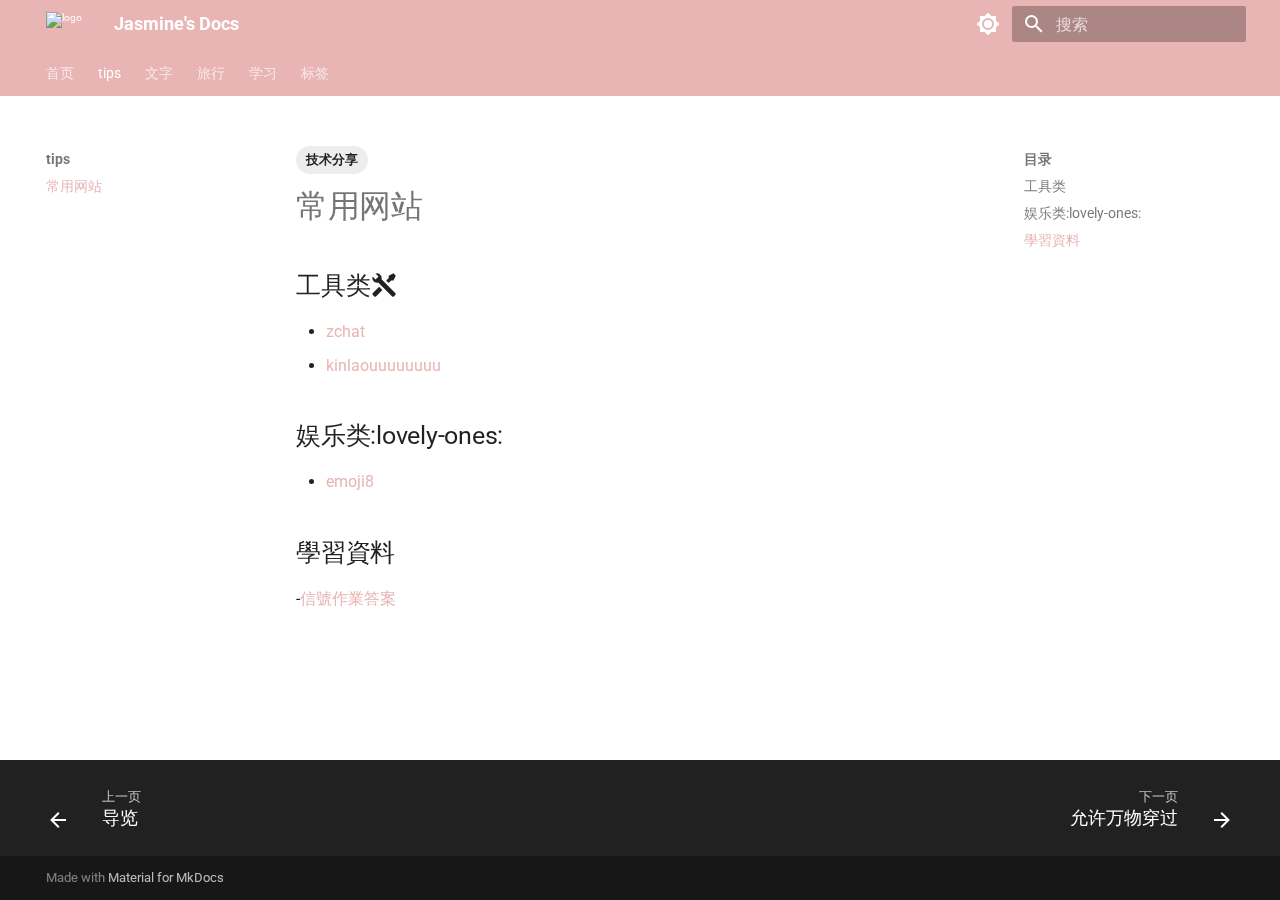
==== commit 72186f1d: "Deployed daf5459 with MkDocs version: 1.6.1" ====
--- a/tips/usefulWeb.html
+++ b/tips/usefulWeb.html
@@ -570,6 +570,15 @@
   
 </li>
       
+        <li class="md-nav__item">
+  <a href="#_2" class="md-nav__link">
+    <span class="md-ellipsis">
+      學習資料
+    </span>
+  </a>
+  
+</li>
+      
     </ul>
   
 </nav>
@@ -1027,6 +1036,15 @@
   
 </li>
       
+        <li class="md-nav__item">
+  <a href="#_2" class="md-nav__link">
+    <span class="md-ellipsis">
+      學習資料
+    </span>
+  </a>
+  
+</li>
+      
     </ul>
   
 </nav>
@@ -1058,11 +1076,14 @@
 <h2 id="_1"><strong>工具类<span class="twemoji"><svg xmlns="http://www.w3.org/2000/svg" viewBox="0 0 24 24"><path d="m21.71 20.29-1.42 1.42a1 1 0 0 1-1.41 0L7 9.85A3.8 3.8 0 0 1 6 10a4 4 0 0 1-3.78-5.3l2.54 2.54.53-.53 1.42-1.42.53-.53L4.7 2.22A4 4 0 0 1 10 6a3.8 3.8 0 0 1-.15 1l11.86 11.88a1 1 0 0 1 0 1.41M2.29 18.88a1 1 0 0 0 0 1.41l1.42 1.42a1 1 0 0 0 1.41 0l5.47-5.46-2.83-2.83M20 2l-4 2v2l-2.17 2.17 2 2L18 8h2l2-4Z"/></svg></span></strong><a class="headerlink" href="#_1" title="Permanent link">&para;</a></h2>
 <ul>
 <li><a href="https://zchat.tech/" target="'_blank&quot;">zchat</a></li>
+<li><a href="https://kinlauu.github.io/Kinlauu/">kinlaouuuuuuuu</a></li>
 </ul>
 <h2 id="lovely-ones"><strong>娱乐类:lovely-ones:</strong><a class="headerlink" href="#lovely-ones" title="Permanent link">&para;</a></h2>
 <ul>
 <li><a href="https://emoji8.com/zh-hans/#google_vignette">emoji8</a></li>
 </ul>
+<h2 id="_2"><strong>學習資料</strong><a class="headerlink" href="#_2" title="Permanent link">&para;</a></h2>
+<p>-<a href="https://mp.weixin.qq.com/s/_aX09puJKBCUTYY5CW6D-w">信號作業答案</a></p>
 
 
 
